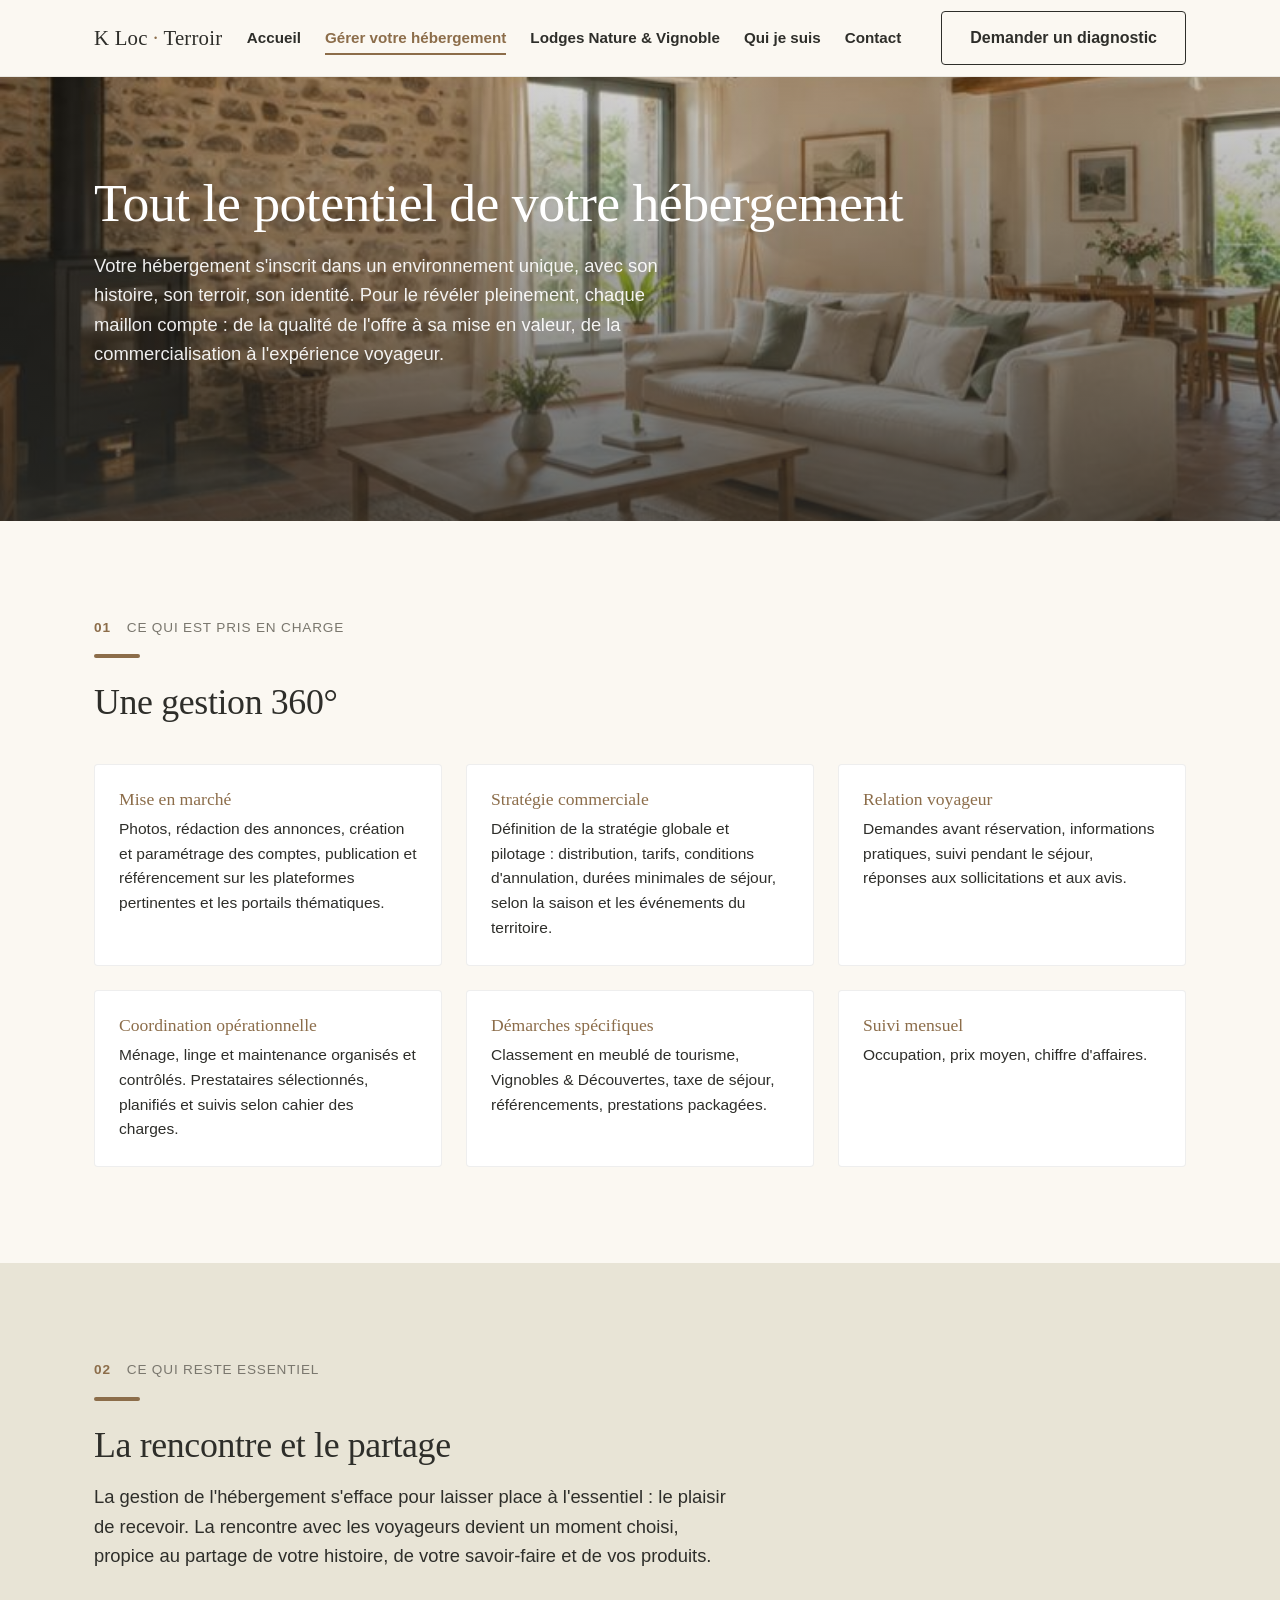
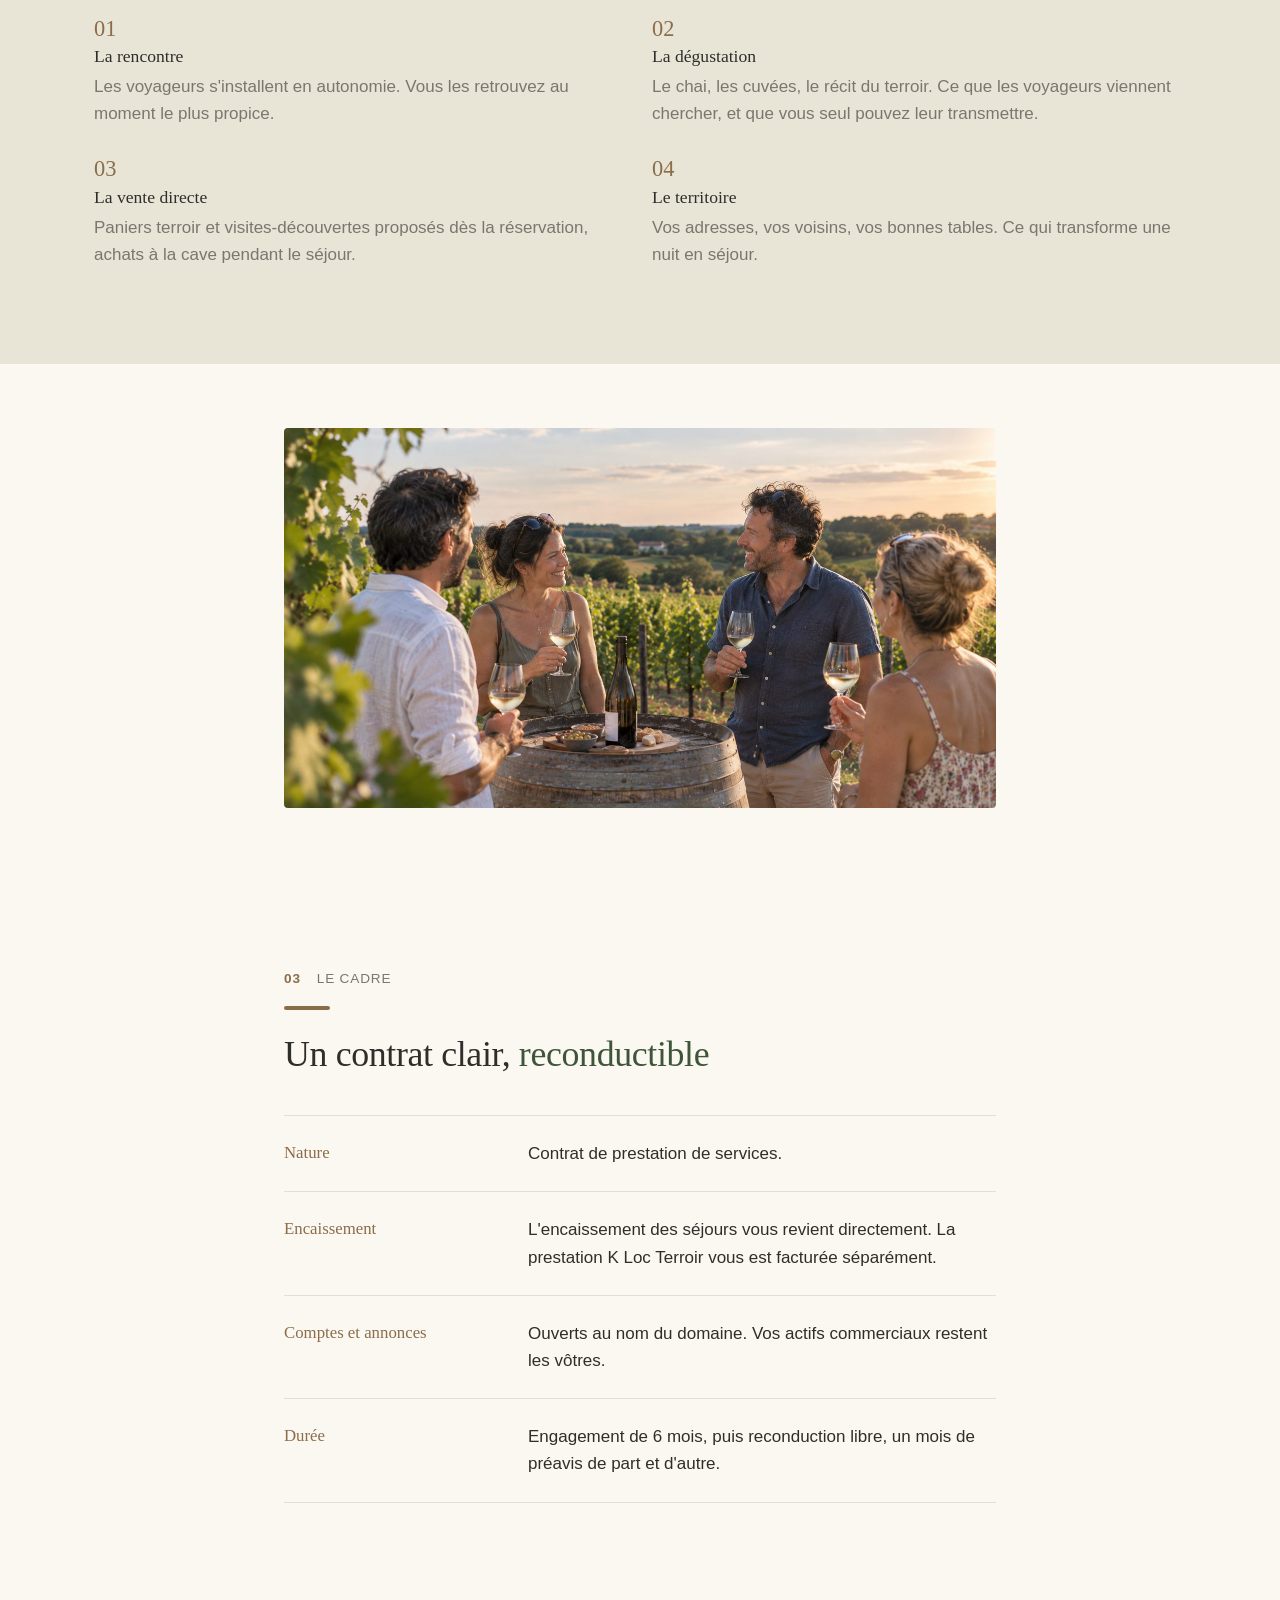
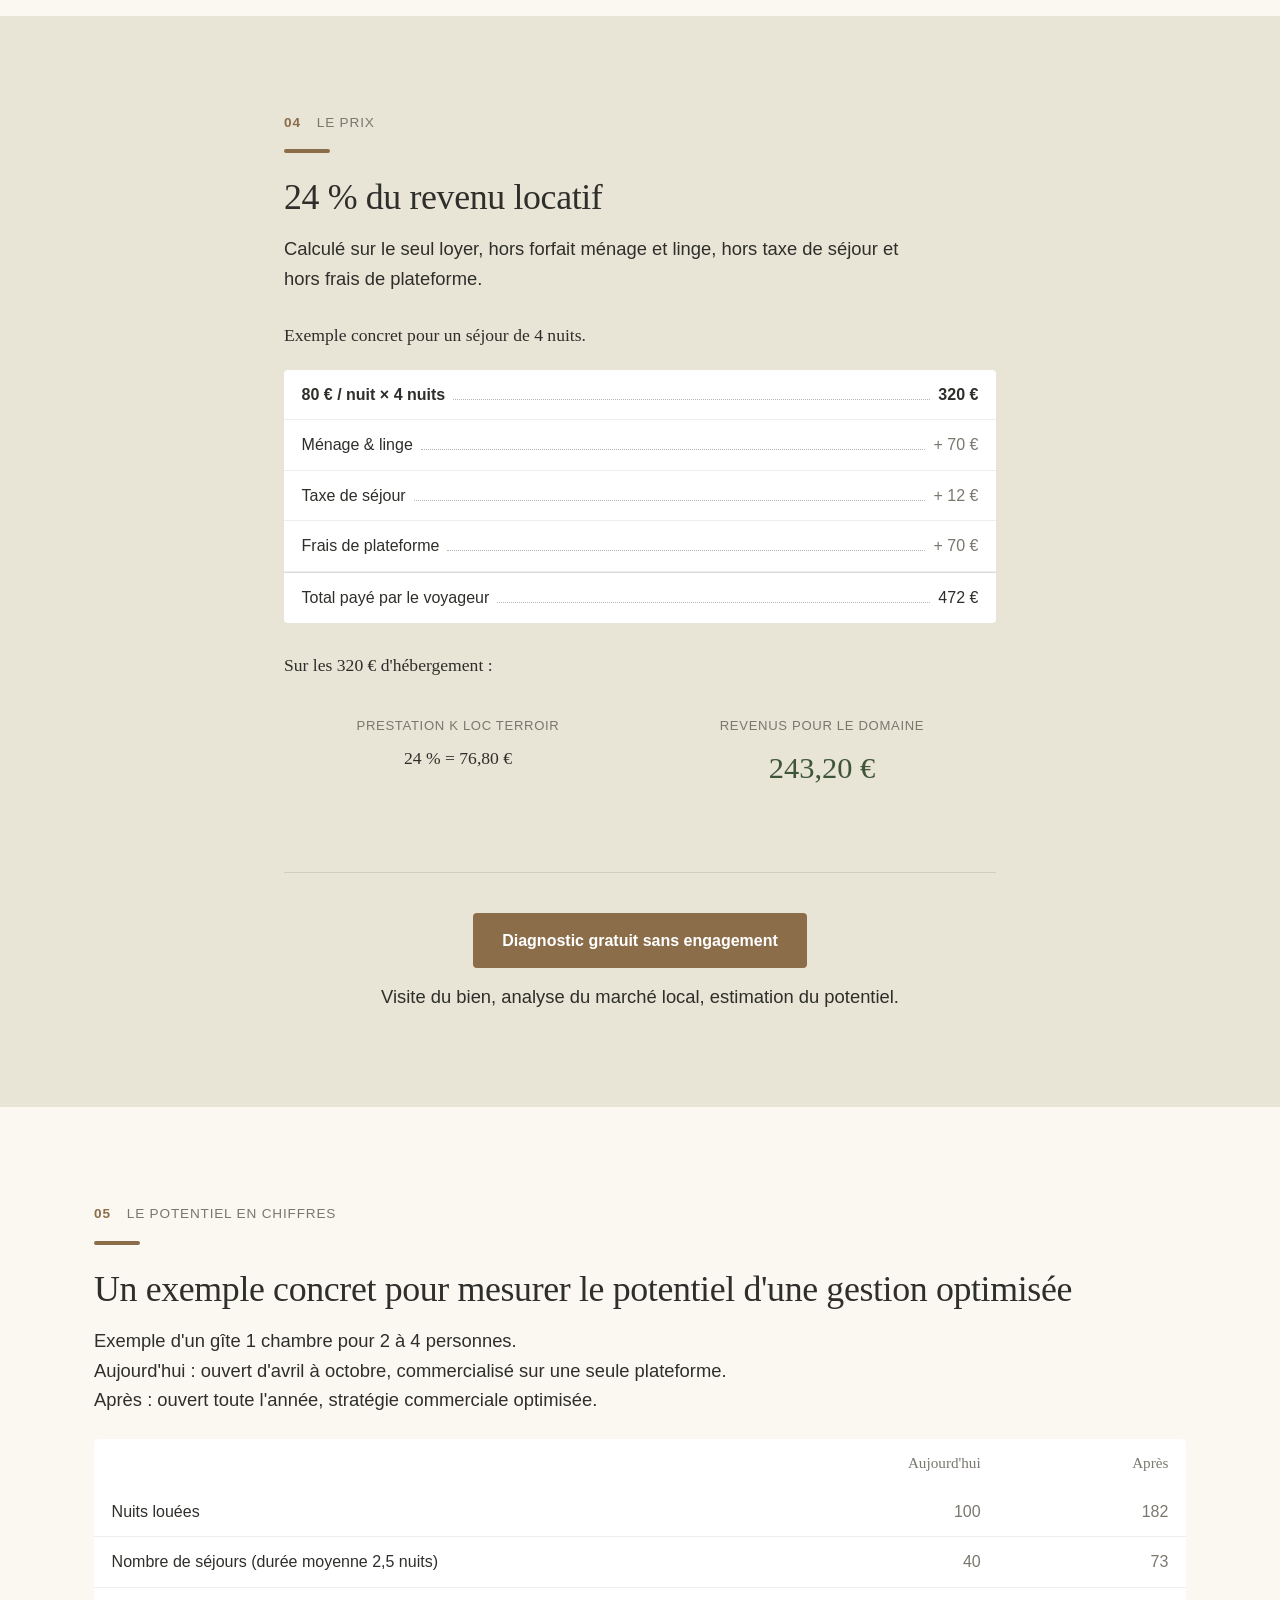
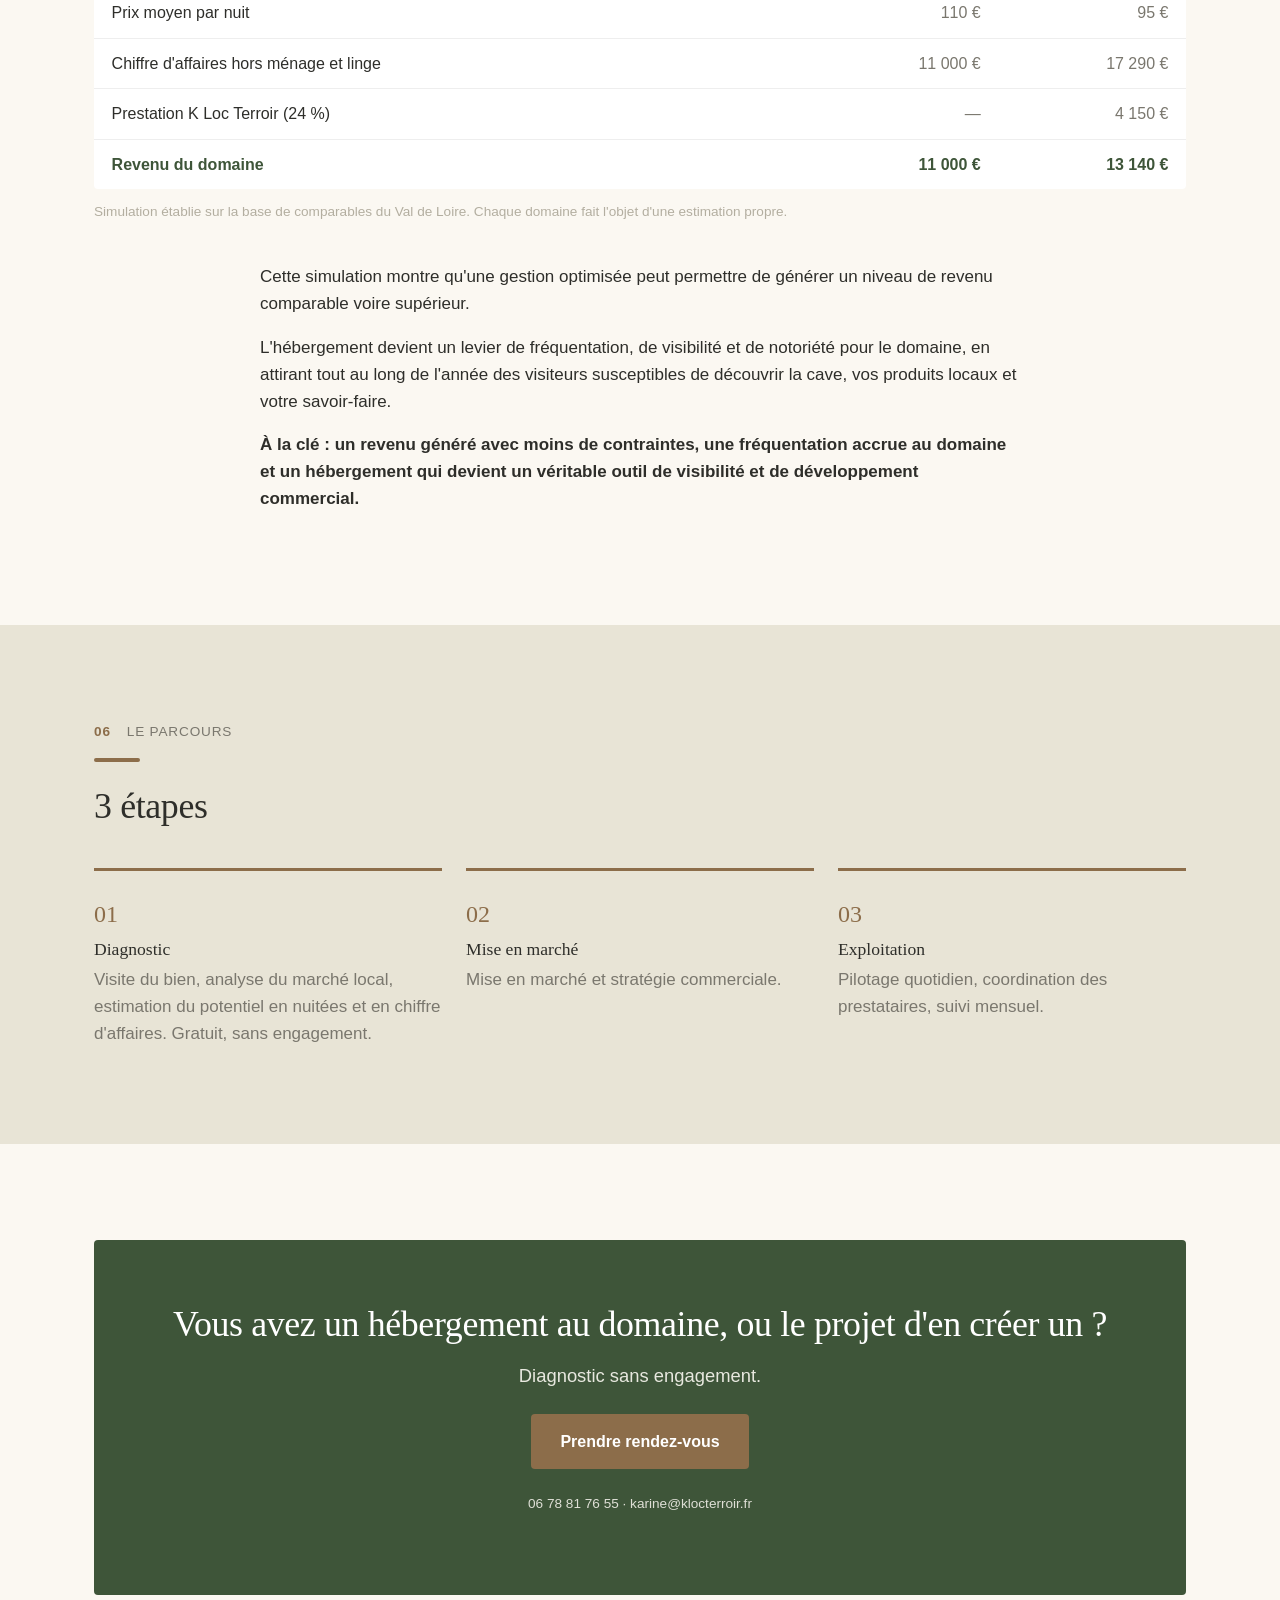
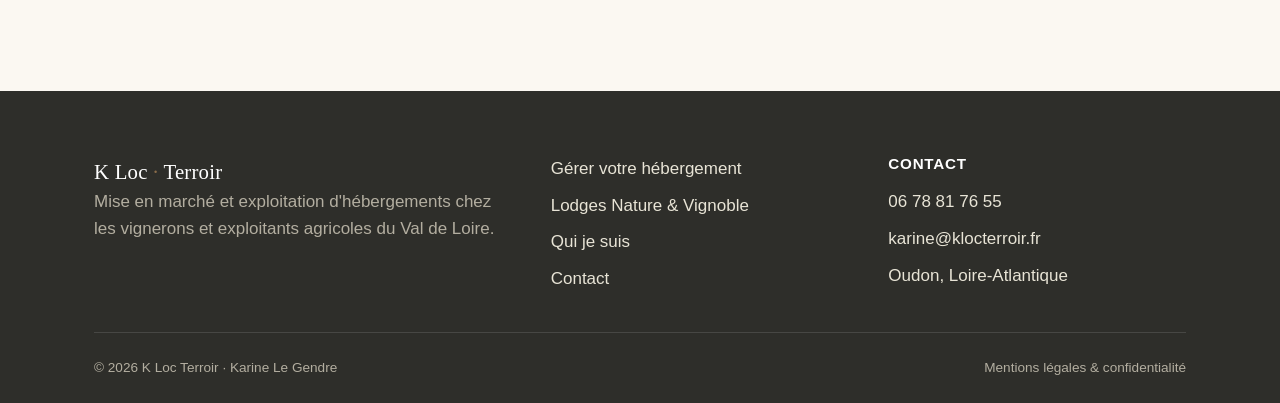
==== gestion-hebergement.html @ b3600260 "Gestion hebergement : engagement de 6 mois Co-Authored-By: Claude Sonnet 5 <noreply@anthropic.com>" ====
﻿<!doctype html>
<html lang="fr">
<head>
<meta charset="UTF-8">
<meta name="viewport" content="width=device-width, initial-scale=1">
<title>Gérer votre hébergement · K Loc Terroir</title>
<meta name="description" content="Une gestion 360° de votre hébergement en domaine viticole : mise en marché, stratégie commerciale, relation voyageur, coordination opérationnelle.">
<link rel="stylesheet" href="css/style.css">
</head>
<body>

<header class="site-header">
  <div class="wrap">
    <a href="index.html" class="logo">K Loc<span class="dot"> · </span>Terroir</a>
    <nav class="nav">
      <ul class="nav-links">
        <li><a href="index.html">Accueil</a></li>
        <li><a href="gestion-hebergement.html" aria-current="page">Gérer votre hébergement</a></li>
        <li><a href="lodges.html">Lodges Nature &amp; Vignoble</a></li>
        <li><a href="qui-je-suis.html">Qui je suis</a></li>
        <li><a href="contact.html">Contact</a></li>
      </ul>
      <div class="nav-cta">
        <a href="https://d4js4i9rrf.zite.so" target="_blank" rel="noopener" class="btn btn-outline">Demander un diagnostic</a>
      </div>
      <button class="nav-toggle" aria-label="Ouvrir le menu" aria-expanded="false">
        <span></span><span></span><span></span>
      </button>
    </nav>
  </div>
</header>

<main>

  <!-- Bloc 1 — Ouverture -->
  <section class="page-hero" style="background-image:url('images/salon.jpg');">
    <div class="wrap page-hero-inner">
      <h1>Tout le potentiel de votre hébergement</h1>
      <p class="lede">Votre hébergement s'inscrit dans un environnement unique, avec son histoire, son terroir, son identité. Pour le révéler pleinement, chaque maillon compte&nbsp;: de la qualité de l'offre à sa mise en valeur, de la commercialisation à l'expérience voyageur.</p>
    </div>
  </section>

  <!-- Bloc 2 — Ce qui est pris en charge -->
  <section class="section-cream">
    <div class="wrap">
      <div class="eyebrow"><span class="num">01</span><span class="label">Ce qui est pris en charge</span></div>
      <hr class="rule">
      <h2>Une gestion 360°</h2>

      <div class="card-grid">
        <div class="feature-card">
          <h4>Mise en marché</h4>
          <p>Photos, rédaction des annonces, création et paramétrage des comptes, publication et référencement sur les plateformes pertinentes et les portails thématiques.</p>
        </div>
        <div class="feature-card">
          <h4>Stratégie commerciale</h4>
          <p>Définition de la stratégie globale et pilotage&nbsp;: distribution, tarifs, conditions d'annulation, durées minimales de séjour, selon la saison et les événements du territoire.</p>
        </div>
        <div class="feature-card">
          <h4>Relation voyageur</h4>
          <p>Demandes avant réservation, informations pratiques, suivi pendant le séjour, réponses aux sollicitations et aux avis.</p>
        </div>
        <div class="feature-card">
          <h4>Coordination opérationnelle</h4>
          <p>Ménage, linge et maintenance organisés et contrôlés. Prestataires sélectionnés, planifiés et suivis selon cahier des charges.</p>
        </div>
        <div class="feature-card">
          <h4>Démarches spécifiques</h4>
          <p>Classement en meublé de tourisme, Vignobles &amp; Découvertes, taxe de séjour, référencements, prestations packagées.</p>
        </div>
        <div class="feature-card">
          <h4>Suivi mensuel</h4>
          <p>Occupation, prix moyen, chiffre d'affaires.</p>
        </div>
      </div>
    </div>
  </section>

  <!-- Bloc 3 — Ce qui reste au domaine -->
  <section class="section-sand">
    <div class="wrap">
      <div class="eyebrow"><span class="num">02</span><span class="label">Ce qui reste essentiel</span></div>
      <hr class="rule">
      <h2>La rencontre et le partage</h2>
      <p class="lede">La gestion de l'hébergement s'efface pour laisser place à l'essentiel&nbsp;: le plaisir de recevoir. La rencontre avec les voyageurs devient un moment choisi, propice au partage de votre histoire, de votre savoir-faire et de vos produits.</p>

      <div class="numbered-grid">
        <div class="numbered-card">
          <span class="num">01</span>
          <h4>La rencontre</h4>
          <p>Les voyageurs s'installent en autonomie. Vous les retrouvez au moment le plus propice.</p>
        </div>
        <div class="numbered-card">
          <span class="num">02</span>
          <h4>La dégustation</h4>
          <p>Le chai, les cuvées, le récit du terroir. Ce que les voyageurs viennent chercher, et que vous seul pouvez leur transmettre.</p>
        </div>
        <div class="numbered-card">
          <span class="num">03</span>
          <h4>La vente directe</h4>
          <p>Paniers terroir et visites-découvertes proposés dès la réservation, achats à la cave pendant le séjour.</p>
        </div>
        <div class="numbered-card">
          <span class="num">04</span>
          <h4>Le territoire</h4>
          <p>Vos adresses, vos voisins, vos bonnes tables. Ce qui transforme une nuit en séjour.</p>
        </div>
      </div>
    </div>
  </section>

  <!-- Photo -->
  <section class="section-cream tight">
    <div class="wrap wrap-narrow">
      <img src="images/rencontre-vigneron.jpg" alt="Voyageurs partageant un verre avec le vigneron, au milieu des vignes" style="width:100%; height:380px; object-fit:cover; border-radius:var(--radius); display:block;">
    </div>
  </section>

  <!-- Bloc 4 — Le cadre -->
  <section class="section-cream">
    <div class="wrap wrap-narrow">
      <div class="eyebrow"><span class="num">03</span><span class="label">Le cadre</span></div>
      <hr class="rule">
      <h2>Un contrat clair, <span class="accent">reconductible</span></h2>

      <dl class="def-table">
        <div class="def-row">
          <dt>Nature</dt>
          <dd>Contrat de prestation de services.</dd>
        </div>
        <div class="def-row">
          <dt>Encaissement</dt>
          <dd>L'encaissement des séjours vous revient directement. La prestation K Loc Terroir vous est facturée séparément.</dd>
        </div>
        <div class="def-row">
          <dt>Comptes et annonces</dt>
          <dd>Ouverts au nom du domaine. Vos actifs commerciaux restent les vôtres.</dd>
        </div>
        <div class="def-row">
          <dt>Durée</dt>
          <dd>Engagement de 6 mois, puis reconduction libre, un mois de préavis de part et d'autre.</dd>
        </div>
      </dl>
    </div>
  </section>

  <!-- Bloc 5 — Le prix -->
  <section class="section-sand">
    <div class="wrap wrap-narrow">
      <div class="eyebrow"><span class="num">04</span><span class="label">Le prix</span></div>
      <hr class="rule">
      <h2>24&nbsp;% du revenu locatif</h2>
      <p class="lede">Calculé sur le seul loyer, hors forfait ménage et linge, hors taxe de séjour et hors frais de plateforme.</p>

      <h4 style="margin-top:2rem;">Exemple concret pour un séjour de 4 nuits.</h4>
      <div class="price-receipt">
        <ul class="receipt-list">
          <li class="receipt-highlight-row"><span class="label"><strong>80&nbsp;€ / nuit × 4 nuits</strong></span><span class="fill"></span><span class="value"><strong>320&nbsp;€</strong></span></li>
          <li><span class="label">Ménage &amp; linge</span><span class="fill"></span><span class="value">+ 70 €</span></li>
          <li><span class="label">Taxe de séjour</span><span class="fill"></span><span class="value">+ 12 €</span></li>
          <li><span class="label">Frais de plateforme</span><span class="fill"></span><span class="value">+ 70 €</span></li>
          <li class="receipt-total-row"><span class="label">Total payé par le voyageur</span><span class="fill"></span><span class="value">472 €</span></li>
        </ul>
      </div>

      <h4 style="margin-top:2rem;">Sur les 320&nbsp;€ d'hébergement&nbsp;:</h4>

      <div class="price-split">
        <div class="price-split-item">
          <span class="price-split-label">Prestation K Loc Terroir</span>
          <span class="price-split-value">24&nbsp;% = 76,80&nbsp;€</span>
        </div>
        <div class="price-split-item is-domaine">
          <span class="price-split-label">Revenus pour le domaine</span>
          <span class="price-split-value">243,20&nbsp;€</span>
        </div>
      </div>

      <div class="receipt-cta">
        <a href="https://d4js4i9rrf.zite.so" target="_blank" rel="noopener" class="btn btn-primary">Diagnostic gratuit sans engagement</a>
        <p class="lede">Visite du bien, analyse du marché local, estimation du potentiel.</p>
      </div>
    </div>
  </section>

  <!-- Bloc 6 — Le potentiel en chiffres -->
  <section class="section-cream">
    <div class="wrap">
      <div class="eyebrow"><span class="num">05</span><span class="label">Le potentiel en chiffres</span></div>
      <hr class="rule">
      <h2>Un exemple concret pour mesurer le potentiel d'une gestion optimisée</h2>
      <p class="lede" style="max-width:none;">Exemple d'un gîte 1 chambre pour 2 à 4 personnes.<br>
      Aujourd'hui&nbsp;: ouvert d'avril à octobre, commercialisé sur une seule plateforme.<br>
      Après&nbsp;: ouvert toute l'année, stratégie commerciale optimisée.</p>

      <table class="comparison-table">
        <thead>
          <tr><th></th><th>Aujourd'hui</th><th>Après</th></tr>
        </thead>
        <tbody>
          <tr><th>Nuits louées</th><td>100</td><td>182</td></tr>
          <tr><th>Nombre de séjours (durée moyenne 2,5 nuits)</th><td>40</td><td>73</td></tr>
          <tr><th>Prix moyen par nuit</th><td>110 €</td><td>95 €</td></tr>
          <tr><th>Chiffre d'affaires hors ménage et linge</th><td>11 000 €</td><td>17 290 €</td></tr>
          <tr><th>Prestation K Loc Terroir (24 %)</th><td>—</td><td>4 150 €</td></tr>
          <tr class="total"><th>Revenu du domaine</th><td>11 000 €</td><td>13 140 €</td></tr>
        </tbody>
      </table>
      <p class="fine-print" style="margin-top:0.75rem;">Simulation établie sur la base de comparables du Val de Loire. Chaque domaine fait l'objet d'une estimation propre.</p>

      <div class="wrap-narrow" style="padding:0; margin-top:2.5rem;">
        <p>Cette simulation montre qu'une gestion optimisée peut permettre de générer un niveau de revenu comparable voire supérieur.</p>
        <p>L'hébergement devient un levier de fréquentation, de visibilité et de notoriété pour le domaine, en attirant tout au long de l'année des visiteurs susceptibles de découvrir la cave, vos produits locaux et votre savoir-faire.</p>
        <p><strong>À la clé&nbsp;: un revenu généré avec moins de contraintes, une fréquentation accrue au domaine et un hébergement qui devient un véritable outil de visibilité et de développement commercial.</strong></p>
      </div>
    </div>
  </section>

  <!-- Bloc 7 — Le parcours -->
  <section class="section-sand">
    <div class="wrap">
      <div class="eyebrow"><span class="num">06</span><span class="label">Le parcours</span></div>
      <hr class="rule">
      <h2>3 étapes</h2>

      <div class="steps">
        <div class="step">
          <span class="step-num">01</span>
          <h4>Diagnostic</h4>
          <p>Visite du bien, analyse du marché local, estimation du potentiel en nuitées et en chiffre d'affaires. Gratuit, sans engagement.</p>
        </div>
        <div class="step">
          <span class="step-num">02</span>
          <h4>Mise en marché</h4>
          <p>Mise en marché et stratégie commerciale.</p>
        </div>
        <div class="step">
          <span class="step-num">03</span>
          <h4>Exploitation</h4>
          <p>Pilotage quotidien, coordination des prestataires, suivi mensuel.</p>
        </div>
      </div>
    </div>
  </section>

  <!-- Bloc 8 — Appel à l'action -->
  <section class="section-cream">
    <div class="wrap">
      <div class="cta-band">
        <h2>Vous avez un hébergement au domaine, ou le projet d'en créer un&nbsp;?</h2>
        <p class="lede">Diagnostic sans engagement.</p>
        <div class="hero-actions">
          <a href="https://d4js4i9rrf.zite.so" target="_blank" rel="noopener" class="btn btn-primary">Prendre rendez-vous</a>
        </div>
        <p class="fine-print" style="margin-top:1.5rem; color:rgba(251,248,242,0.85);">06 78 81 76 55 · karine@klocterroir.fr</p>
      </div>
    </div>
  </section>

</main>

<footer class="site-footer">
  <div class="wrap">
    <div class="footer-grid">
      <div>
        <a href="index.html" class="logo">K Loc<span class="dot"> · </span>Terroir</a>
        <p>Mise en marché et exploitation d'hébergements chez les vignerons et exploitants agricoles du Val de Loire.</p>
      </div>
      <div>
        <ul class="footer-links">
          <li><a href="gestion-hebergement.html">Gérer votre hébergement</a></li>
          <li><a href="lodges.html">Lodges Nature &amp; Vignoble</a></li>
          <li><a href="qui-je-suis.html">Qui je suis</a></li>
          <li><a href="contact.html">Contact</a></li>
        </ul>
      </div>
      <div>
        <h4>Contact</h4>
        <ul class="footer-links">
          <li>06 78 81 76 55</li>
          <li><a href="mailto:karine@klocterroir.fr">karine@klocterroir.fr</a></li>
          <li>Oudon, Loire-Atlantique</li>
        </ul>
      </div>
    </div>
    <div class="footer-bottom">
      <span>© 2026 K Loc Terroir · Karine Le Gendre</span>
      <a href="mentions-legales.html">Mentions légales &amp; confidentialité</a>
    </div>
  </div>
</footer>

<script src="js/main.js"></script>
</body>
</html>
---- css/style.css ----
/* ==========================================================================
   K LOC TERROIR — design system
   Palette et typographie reprises du support « Mise en marché » (PPTX).
   ========================================================================== */

:root {
  /* Palette */
  --ink: #2E2E2A;
  --taupe: #7A776E;
  --mist: #B3AEA0;
  --bronze: #8C6D4A;
  --green: #3E5539;
  --cream: #FBF8F2;
  --sand-light: #D6D0C1;
  --sand-mid: #E8E4D6;
  --sand-dark: #C9C2AF;
  --white: #FFFFFF;

  /* Typography */
  --font-serif: Cambria, Georgia, "Times New Roman", serif;
  --font-sans: Calibri, "Segoe UI", "Helvetica Neue", Arial, sans-serif;

  /* Layout */
  --container: 1140px;
  --container-narrow: 760px;
  --radius: 4px;
  --space-1: 0.5rem;
  --space-2: 1rem;
  --space-3: 1.5rem;
  --space-4: 2.5rem;
  --space-5: 4rem;
  --space-6: 6rem;
}

*, *::before, *::after { box-sizing: border-box; }
html { scroll-behavior: smooth; }
body {
  margin: 0;
  background: var(--cream);
  color: var(--ink);
  font-family: var(--font-sans);
  font-size: 17px;
  line-height: 1.6;
  -webkit-font-smoothing: antialiased;
}

img { max-width: 100%; display: block; }

.wrap {
  max-width: var(--container);
  margin: 0 auto;
  padding: 0 var(--space-3);
}
.wrap-narrow {
  max-width: var(--container-narrow);
  margin: 0 auto;
  padding: 0 var(--space-3);
}

h1, h2, h3, h4 {
  font-family: var(--font-serif);
  font-weight: 400;
  color: var(--ink);
  margin: 0 0 var(--space-2);
  line-height: 1.15;
}
h1 { font-size: clamp(2.2rem, 4.2vw, 3.4rem); letter-spacing: -0.01em; }
h2 { font-size: clamp(1.7rem, 2.8vw, 2.3rem); letter-spacing: -0.01em; }
h3 { font-size: 1.4rem; }
h4 { font-size: 1.1rem; font-family: var(--font-serif); }

p { margin: 0 0 var(--space-2); }
a { color: var(--bronze); text-decoration: none; }
a:hover { text-decoration: underline; }

.accent { color: var(--green); }

.eyebrow {
  display: flex;
  align-items: center;
  gap: var(--space-2);
  margin-bottom: var(--space-2);
  font-size: 0.85rem;
  letter-spacing: 0.06em;
  text-transform: uppercase;
}
.eyebrow .num { color: var(--bronze); font-weight: 700; }
.eyebrow .label { color: var(--taupe); }

.rule {
  width: 46px;
  height: 4px;
  background: var(--bronze);
  border: none;
  margin: 0 0 var(--space-3);
  border-radius: 2px;
}

.lede {
  font-size: 1.15rem;
  color: var(--ink);
  max-width: 62ch;
}
.muted { color: var(--taupe); }
.fine-print { font-size: 0.85rem; color: var(--mist); }

/* Buttons ---------------------------------------------------------------- */
.btn {
  display: inline-flex;
  align-items: center;
  gap: 0.5em;
  padding: 0.85rem 1.75rem;
  border-radius: var(--radius);
  font-family: var(--font-sans);
  font-size: 1rem;
  font-weight: 700;
  text-decoration: none;
  border: 1.5px solid transparent;
  cursor: pointer;
  transition: background 0.15s ease, color 0.15s ease, border-color 0.15s ease;
}
.btn-primary {
  background: var(--bronze);
  color: var(--white);
}
.btn-primary:hover { background: #765a3b; text-decoration: none; }
.btn-outline {
  background: transparent;
  color: var(--ink);
  border-color: var(--ink);
}
.btn-outline:hover { background: var(--ink); color: var(--cream); text-decoration: none; }
.btn-outline-light {
  background: transparent;
  color: var(--white);
  border-color: rgba(255,255,255,0.7);
}
.btn-outline-light:hover { background: var(--white); color: var(--ink); text-decoration: none; }

.link-arrow {
  display: inline-flex;
  align-items: center;
  gap: 0.4em;
  font-weight: 700;
  color: var(--bronze);
}
.link-arrow:hover { text-decoration: underline; }

/* Header ------------------------------------------------------------------ */
.site-header {
  position: sticky;
  top: 0;
  z-index: 50;
  background: var(--cream);
  border-bottom: 1px solid rgba(46,46,42,0.08);
}
.site-header .wrap {
  display: flex;
  align-items: center;
  justify-content: space-between;
  height: 76px;
}
.logo {
  font-family: var(--font-serif);
  font-size: 1.3rem;
  color: var(--ink);
  text-decoration: none;
  letter-spacing: 0.01em;
}
.logo:hover { text-decoration: none; }
.logo .dot { color: var(--bronze); }

.nav {
  display: flex;
  align-items: center;
  gap: var(--space-4);
}
.nav-links {
  display: flex;
  gap: var(--space-3);
  list-style: none;
  margin: 0;
  padding: 0;
}
.nav-links a {
  color: var(--ink);
  font-size: 0.95rem;
  font-weight: 600;
  text-decoration: none;
  padding: 0.4rem 0;
  border-bottom: 2px solid transparent;
}
.nav-links a:hover,
.nav-links a[aria-current="page"] {
  color: var(--bronze);
  border-bottom-color: var(--bronze);
}
.nav-cta { display: flex; }
.nav-toggle {
  display: none;
  background: none;
  border: none;
  cursor: pointer;
  padding: 0.5rem;
}
.nav-toggle span {
  display: block;
  width: 24px;
  height: 2px;
  background: var(--ink);
  margin: 5px 0;
  transition: 0.2s;
}

/* Hero ---------------------------------------------------------------- */
.hero {
  position: relative;
  min-height: 88vh;
  display: flex;
  align-items: flex-end;
  color: var(--white);
  background-size: cover;
  background-position: center;
}
.hero::after {
  content: "";
  position: absolute;
  inset: 0;
  background: linear-gradient(180deg, rgba(46,46,42,0.15) 0%, rgba(46,46,42,0.35) 55%, rgba(46,46,42,0.78) 100%);
}
.hero-inner {
  position: relative;
  z-index: 1;
  padding-bottom: var(--space-6);
  width: 100%;
}
.hero h1 { color: var(--white); max-width: 20ch; }
.hero .lede { color: rgba(255,255,255,0.92); font-size: 1.2rem; max-width: 56ch; margin-bottom: var(--space-3); }
.hero-actions { display: flex; gap: var(--space-2); flex-wrap: wrap; }

.page-hero {
  position: relative;
  min-height: 46vh;
  display: flex;
  align-items: flex-end;
  color: var(--white);
  background-size: cover;
  background-position: center;
}
.page-hero::after {
  content: "";
  position: absolute;
  inset: 0;
  background: linear-gradient(180deg, rgba(46,46,42,0.2) 0%, rgba(46,46,42,0.75) 100%);
}
.page-hero-inner { position: relative; z-index: 1; padding-bottom: var(--space-4); width: 100%; }
.page-hero h1 { color: var(--white); }
.page-hero .lede { color: rgba(255,255,255,0.92); max-width: 56ch; }

/* Sections ------------------------------------------------------------ */
section { padding: var(--space-6) 0; }
section.tight { padding: var(--space-5) 0; }
.section-cream { background: var(--cream); }
.section-sand { background: var(--sand-mid); }
.section-ink { background: var(--ink); color: var(--cream); }
.section-ink h2, .section-ink h3 { color: var(--cream); }
.section-ink .eyebrow .label { color: var(--mist); }

/* Stats ------------------------------------------------------------- */
.stat-grid {
  display: grid;
  grid-template-columns: repeat(4, 1fr);
  gap: var(--space-2);
  margin-top: var(--space-4);
}
.stat-card {
  background: var(--sand-mid);
  border-radius: var(--radius);
  padding: var(--space-3);
}
.stat-card.is-highlight {
  background: var(--bronze);
  color: var(--white);
}
.stat-card.is-highlight .stat-figure { color: var(--white); }
.stat-figure {
  font-family: var(--font-serif);
  font-size: 2.2rem;
  color: var(--ink);
  margin-bottom: 0.3rem;
}
.stat-label { font-size: 0.92rem; line-height: 1.4; }
.stat-card.is-highlight .stat-label { color: rgba(255,255,255,0.92); }

/* Two doors ------------------------------------------------------------ */
.doors {
  display: grid;
  grid-template-columns: 1fr 1fr;
  gap: var(--space-3);
  margin-top: var(--space-4);
}
.door-card {
  background: var(--white);
  border: 1px solid rgba(46,46,42,0.1);
  border-radius: var(--radius);
  overflow: hidden;
  display: flex;
  flex-direction: column;
}
.door-card .door-img {
  height: 220px;
  background-size: cover;
  background-position: center;
}
.door-card .door-body {
  padding: var(--space-4);
  display: flex;
  flex-direction: column;
  gap: var(--space-2);
  flex-grow: 1;
}
.door-card h3 { margin-bottom: var(--space-1); }
.door-card h3 .door-lead { color: var(--bronze); }
.door-card p { color: var(--taupe); flex-grow: 1; }

/* Feature list / cards grid -------------------------------------------- */
.card-grid {
  display: grid;
  grid-template-columns: repeat(3, 1fr);
  gap: var(--space-3);
  margin-top: var(--space-4);
}
.feature-card {
  background: var(--white);
  border: 1px solid rgba(46,46,42,0.08);
  border-radius: var(--radius);
  padding: var(--space-3);
}
.feature-card h4 { color: var(--bronze); margin-bottom: 0.5rem; }
.feature-card p { color: var(--ink); margin: 0; font-size: 0.97rem; }

.numbered-grid {
  display: grid;
  grid-template-columns: repeat(2, 1fr);
  gap: var(--space-3);
  margin-top: var(--space-4);
}
.numbered-card .num {
  font-family: var(--font-serif);
  color: var(--bronze);
  font-size: 1.4rem;
  margin-bottom: 0.3rem;
}
.numbered-card h4 { margin-bottom: 0.4rem; }
.numbered-card p { color: var(--taupe); margin: 0; }

/* Promise list (lodges) --------------------------------------------------- */
.promise-list {
  list-style: none;
  margin: var(--space-4) 0 0;
  padding: 0;
  display: grid;
  grid-template-columns: 1fr 1fr;
  gap: var(--space-3);
}
.promise-list li {
  background: var(--white);
  border-left: 4px solid var(--green);
  border-radius: var(--radius);
  padding: var(--space-3);
}
.promise-list strong {
  display: block;
  font-family: var(--font-serif);
  color: var(--green);
  font-size: 1.15rem;
  margin-bottom: 0.35rem;
}

/* Definition table (cadre / contrat) -------------------------------------- */
.def-table { margin-top: var(--space-4); border-top: 1px solid rgba(46,46,42,0.12); }
.def-row {
  display: grid;
  grid-template-columns: 220px 1fr;
  gap: var(--space-3);
  padding: var(--space-3) 0;
  border-bottom: 1px solid rgba(46,46,42,0.12);
}
.def-row dt {
  font-family: var(--font-serif);
  color: var(--bronze);
  font-size: 1.05rem;
}
.def-row dd { margin: 0; color: var(--ink); }

/* Pricing table ------------------------------------------------------- */
.price-table {
  width: 100%;
  border-collapse: collapse;
  margin-top: var(--space-3);
  background: var(--white);
  border-radius: var(--radius);
  overflow: hidden;
}
.price-table td { padding: 0.85rem 1.1rem; border-bottom: 1px solid rgba(46,46,42,0.08); }
.price-table td:last-child { text-align: right; font-variant-numeric: tabular-nums; }
.price-table tr.total td { font-weight: 700; border-bottom: none; }
.price-table tr.is-domaine td {
  background: var(--sand-mid);
  font-weight: 700;
  color: var(--green);
}
.price-table tr.subtotal td { color: var(--taupe); }

.price-receipt {
  background: var(--white);
  border-radius: var(--radius);
  margin-top: var(--space-3);
  overflow: hidden;
}
.receipt-list { list-style: none; margin: 0; padding: 0; }
.receipt-list li {
  display: flex;
  align-items: baseline;
  gap: 0.5em;
  padding: 0.75rem 1.1rem;
  font-size: 1rem;
  border-bottom: 1px solid rgba(46,46,42,0.08);
}
.receipt-list li:last-child { border-bottom: none; }
.receipt-list .label { color: var(--ink); }
.receipt-list .fill {
  flex: 1;
  border-bottom: 1px dotted rgba(46,46,42,0.35);
  margin-bottom: 4px;
}
.receipt-list .value { font-variant-numeric: tabular-nums; white-space: nowrap; color: var(--taupe); }
.receipt-list li.receipt-total-row { border-top: 1px solid rgba(46,46,42,0.18); border-bottom: none; }
.receipt-list li.receipt-total-row .value,
.receipt-list li.receipt-total-row .label { color: var(--ink); }
.receipt-list li.receipt-highlight-row .value,
.receipt-list li.receipt-highlight-row .label { color: var(--ink); }

.receipt-cta {
  text-align: center;
  margin-top: var(--space-5);
  padding-top: var(--space-4);
  border-top: 1px solid rgba(46,46,42,0.12);
}
.receipt-cta .lede { margin: 0.85rem auto 0; text-align: center; }

.price-split {
  display: grid;
  grid-template-columns: 1fr 1fr;
  gap: var(--space-2);
  margin-top: var(--space-3);
  text-align: center;
}
.price-split-item { padding: var(--space-2) 0; }
.price-split-label {
  display: block;
  font-size: 0.82rem;
  text-transform: uppercase;
  letter-spacing: 0.05em;
  margin-bottom: 0.5rem;
  color: var(--taupe);
}
.price-split-value {
  display: block;
  font-family: var(--font-serif);
  font-size: 1.1rem;
  color: var(--ink);
}
.price-split-item.is-domaine .price-split-value {
  font-size: 1.9rem;
  color: var(--green);
}

.comparison-table {
  width: 100%;
  border-collapse: collapse;
  margin-top: var(--space-3);
  background: var(--white);
  border-radius: var(--radius);
  overflow: hidden;
}
.comparison-table th, .comparison-table td {
  padding: 0.75rem 1.1rem;
  border-bottom: 1px solid rgba(46,46,42,0.08);
  text-align: left;
  font-size: 1rem;
}
.comparison-table thead th { font-family: var(--font-serif); font-weight: 400; color: var(--taupe); font-size: 0.95rem; }
.comparison-table tbody th { font-family: var(--font-sans); font-weight: 400; color: var(--ink); }
.comparison-table td { color: var(--taupe); }
.comparison-table th:not(:first-child), .comparison-table td:not(:first-child) { text-align: right; font-variant-numeric: tabular-nums; }
.comparison-table tr.total td, .comparison-table tr.total th { font-weight: 700; color: var(--green); border-bottom: none; }
.comparison-table tr:last-child th, .comparison-table tr:last-child td { border-bottom: none; }

/* Timeline / steps ------------------------------------------------------ */
.steps {
  display: grid;
  grid-template-columns: repeat(3, 1fr);
  gap: var(--space-3);
  margin-top: var(--space-4);
  counter-reset: step;
}
.step {
  position: relative;
  padding-top: var(--space-3);
  border-top: 3px solid var(--bronze);
}
.step .step-num {
  font-family: var(--font-serif);
  color: var(--bronze);
  font-size: 1.5rem;
  display: block;
  margin-bottom: 0.4rem;
}
.step h4 { margin-bottom: 0.4rem; }
.step p { color: var(--taupe); margin: 0; }

/* FAQ -------------------------------------------------------------------- */
.faq { margin-top: var(--space-4); }
.faq-item {
  border-bottom: 1px solid rgba(46,46,42,0.14);
}
.faq-item summary {
  cursor: pointer;
  padding: var(--space-3) 0;
  font-family: var(--font-serif);
  font-size: 1.15rem;
  display: flex;
  align-items: center;
  justify-content: space-between;
  gap: var(--space-2);
  list-style: none;
}
.faq-item summary::-webkit-details-marker { display: none; }
.faq-item summary::after {
  content: "+";
  font-family: var(--font-sans);
  font-size: 1.4rem;
  color: var(--bronze);
  flex-shrink: 0;
  transition: transform 0.15s ease;
}
.faq-item[open] summary::after { transform: rotate(45deg); }
.faq-item p { padding-bottom: var(--space-3); color: var(--taupe); margin: 0; max-width: 68ch; }

/* CTA band ---------------------------------------------------------------- */
.cta-band {
  background: var(--green);
  color: var(--cream);
  border-radius: var(--radius);
  padding: var(--space-5);
  text-align: center;
}
.cta-band h2 { color: var(--white); }
.cta-band .lede { color: rgba(251,248,242,0.9); margin: 0 auto var(--space-3); text-align: center; }
.cta-band .hero-actions { justify-content: center; }

/* Photo gallery ------------------------------------------------------------ */
.gallery {
  display: grid;
  grid-template-columns: 1.4fr 1fr;
  gap: var(--space-2);
  margin-top: var(--space-4);
}
.gallery img { border-radius: var(--radius); height: 100%; object-fit: cover; }
.gallery .stack { display: grid; grid-template-rows: 1fr 1fr; gap: var(--space-2); }

.photo-pair {
  display: grid;
  grid-template-columns: 1fr 1fr;
  gap: var(--space-2);
  margin-top: var(--space-3);
}
.photo-pair img {
  width: 100%;
  height: 320px;
  object-fit: cover;
  border-radius: var(--radius);
  display: block;
}

/* Signature / bio block ------------------------------------------------- */
.signature {
  display: grid;
  grid-template-columns: 140px 1fr;
  gap: var(--space-3);
  align-items: center;
  background: var(--white);
  border-radius: var(--radius);
  padding: var(--space-3);
  margin-top: var(--space-4);
}
.signature img { border-radius: 50%; aspect-ratio: 1; object-fit: cover; }
.signature p { margin: 0; color: var(--taupe); }
.signature .name { font-family: var(--font-serif); color: var(--ink); font-size: 1.1rem; display: block; margin-bottom: 0.2rem; }

.bio-hero {
  display: grid;
  grid-template-columns: 1fr 1.15fr;
  gap: var(--space-5);
  align-items: center;
}
.bio-hero img { border-radius: var(--radius); }

/* Form -------------------------------------------------------------------- */
.contact-grid {
  display: grid;
  grid-template-columns: 1fr 1.2fr;
  gap: var(--space-5);
  align-items: start;
}
.contact-info .fine-print { margin-top: var(--space-4); }
.contact-info dl { margin: var(--space-3) 0 0; }
.contact-info dt { color: var(--taupe); font-size: 0.85rem; text-transform: uppercase; letter-spacing: 0.05em; margin-top: var(--space-2); }
.contact-info dd { margin: 0.2rem 0 0; font-size: 1.1rem; }

form.contact-form {
  background: var(--white);
  border-radius: var(--radius);
  padding: var(--space-4);
  display: grid;
  gap: var(--space-3);
}
.form-row { display: grid; grid-template-columns: 1fr 1fr; gap: var(--space-3); }
.field { display: flex; flex-direction: column; gap: 0.4rem; }
.field label { font-size: 0.9rem; font-weight: 700; color: var(--ink); }
.field input, .field select, .field textarea {
  font-family: var(--font-sans);
  font-size: 1rem;
  padding: 0.75rem 0.9rem;
  border: 1.5px solid rgba(46,46,42,0.18);
  border-radius: var(--radius);
  background: var(--cream);
  color: var(--ink);
}
.field input:focus, .field select:focus, .field textarea:focus {
  outline: none;
  border-color: var(--bronze);
}
.field-full { grid-column: 1 / -1; }
.form-note { font-size: 0.85rem; color: var(--taupe); }

/* Footer -------------------------------------------------------------------- */
.site-footer {
  background: var(--ink);
  color: var(--sand-mid);
  padding: var(--space-5) 0 var(--space-3);
}
.footer-grid {
  display: grid;
  grid-template-columns: 1.4fr 1fr 1fr;
  gap: var(--space-4);
  padding-bottom: var(--space-4);
  border-bottom: 1px solid rgba(255,255,255,0.12);
}
.footer-grid h4 { color: var(--white); font-size: 0.95rem; text-transform: uppercase; letter-spacing: 0.05em; font-family: var(--font-sans); font-weight: 700; margin-bottom: var(--space-2); }
.footer-grid .logo { color: var(--white); }
.footer-grid p { color: var(--mist); }
.footer-links { list-style: none; margin: 0; padding: 0; display: grid; gap: 0.6rem; }
.footer-links a { color: var(--sand-mid); }
.footer-links a:hover { color: var(--white); }
.footer-bottom {
  display: flex;
  justify-content: space-between;
  align-items: center;
  padding-top: var(--space-3);
  font-size: 0.85rem;
  color: var(--mist);
  flex-wrap: wrap;
  gap: var(--space-1);
}
.footer-bottom a { color: var(--mist); }

/* Legal page -------------------------------------------------------------- */
.legal h3 { margin-top: var(--space-5); color: var(--bronze); font-size: 1.1rem; }
.legal dl { margin: 0; }
.legal dt { font-weight: 700; margin-top: var(--space-2); }
.legal dd { margin: 0.2rem 0 0; color: var(--taupe); }
.legal .placeholder { color: var(--bronze); font-style: italic; }

/* Responsive ---------------------------------------------------------------- */
@media (max-width: 960px) {
  .stat-grid { grid-template-columns: repeat(2, 1fr); }
  .doors { grid-template-columns: 1fr; }
  .card-grid { grid-template-columns: repeat(2, 1fr); }
  .numbered-grid { grid-template-columns: 1fr; }
  .promise-list { grid-template-columns: 1fr; }
  .steps { grid-template-columns: 1fr; }
  .gallery { grid-template-columns: 1fr; }
  .photo-pair { grid-template-columns: 1fr; }
  .bio-hero { grid-template-columns: 1fr; }
  .contact-grid { grid-template-columns: 1fr; }
  .def-row { grid-template-columns: 1fr; gap: 0.4rem; }
}

@media (max-width: 720px) {
  body { font-size: 16px; }
  .nav-links, .nav-cta .btn-outline { display: none; }
  .nav-toggle { display: block; }
  .nav.is-open .nav-links {
    display: flex;
    flex-direction: column;
    position: absolute;
    top: 76px;
    left: 0;
    right: 0;
    background: var(--cream);
    padding: var(--space-3);
    border-bottom: 1px solid rgba(46,46,42,0.1);
    gap: var(--space-2);
  }
  .card-grid { grid-template-columns: 1fr; }
  .form-row { grid-template-columns: 1fr; }
  .footer-grid { grid-template-columns: 1fr; gap: var(--space-3); }
  section { padding: var(--space-5) 0; }
  .hero { min-height: 78vh; }
}

/* Print (mentions légales) */
@media print {
  .site-header, .site-footer, .nav-toggle { display: none; }
}
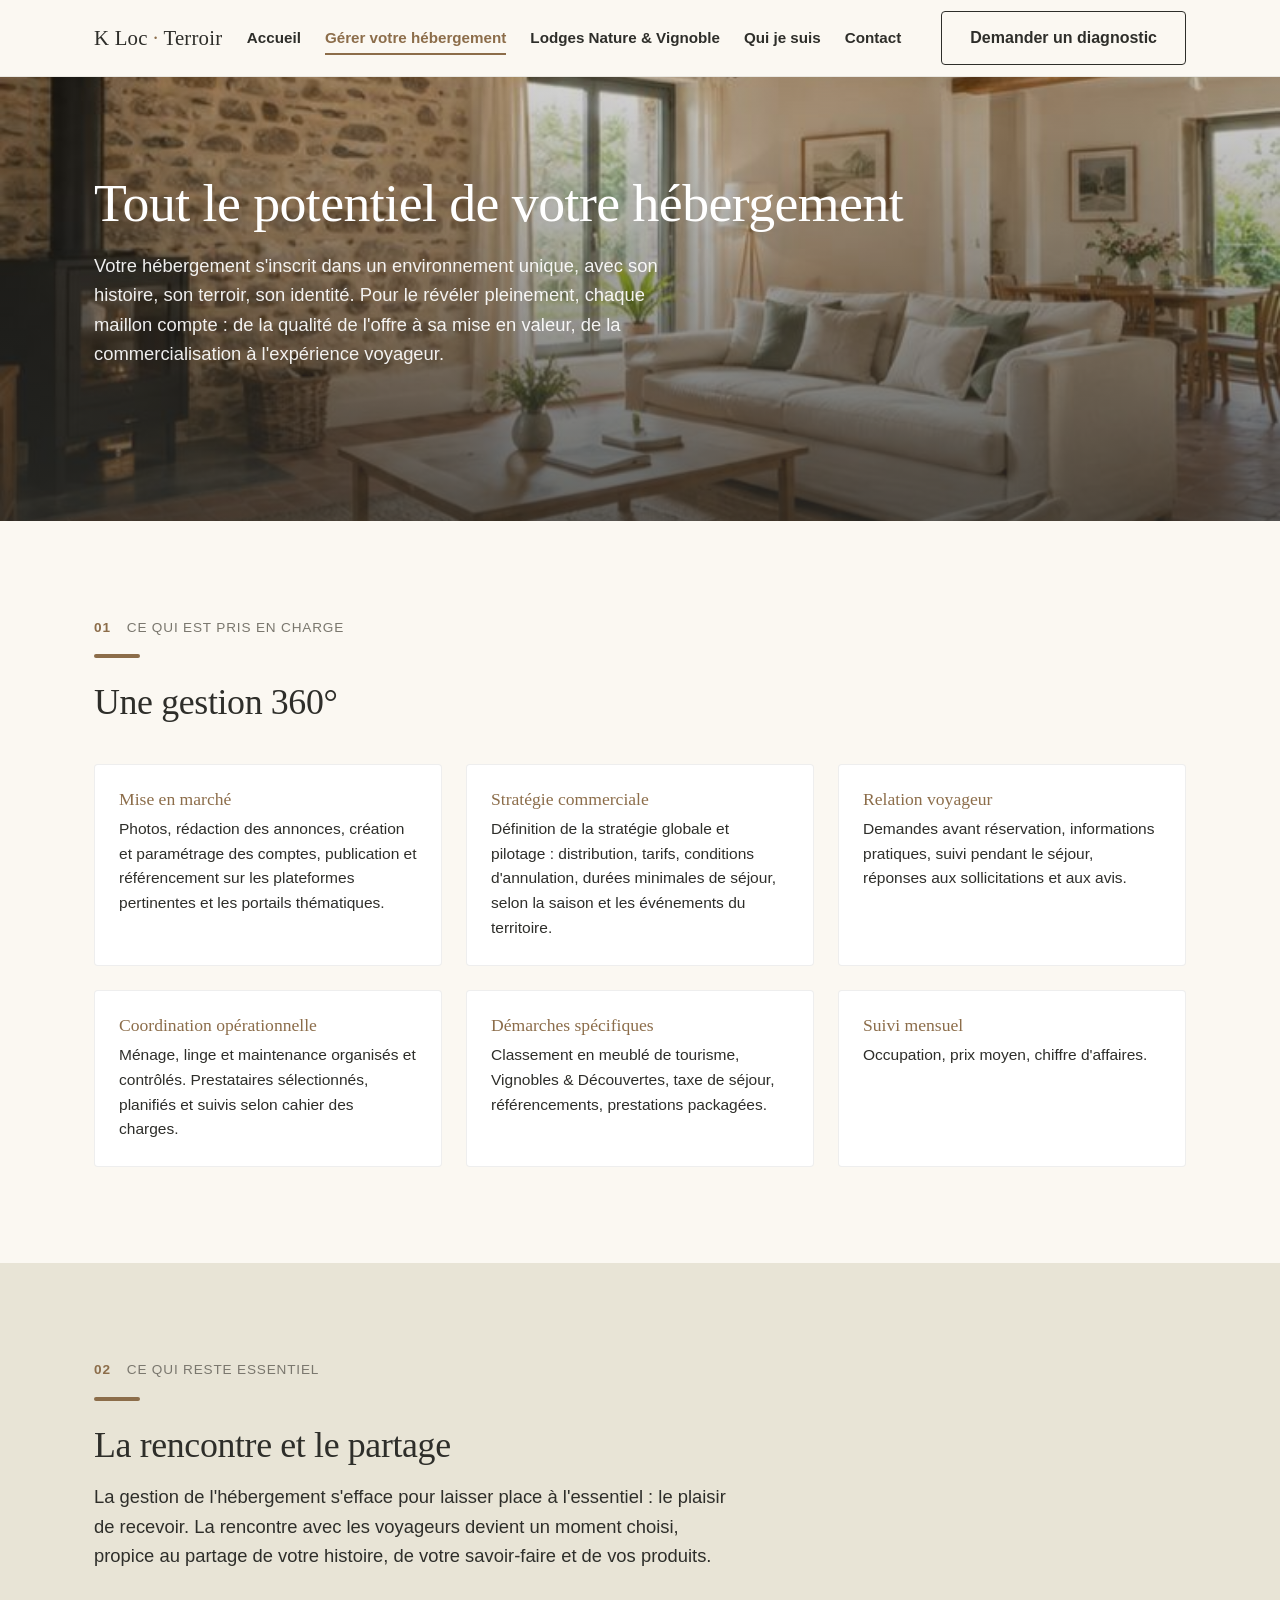
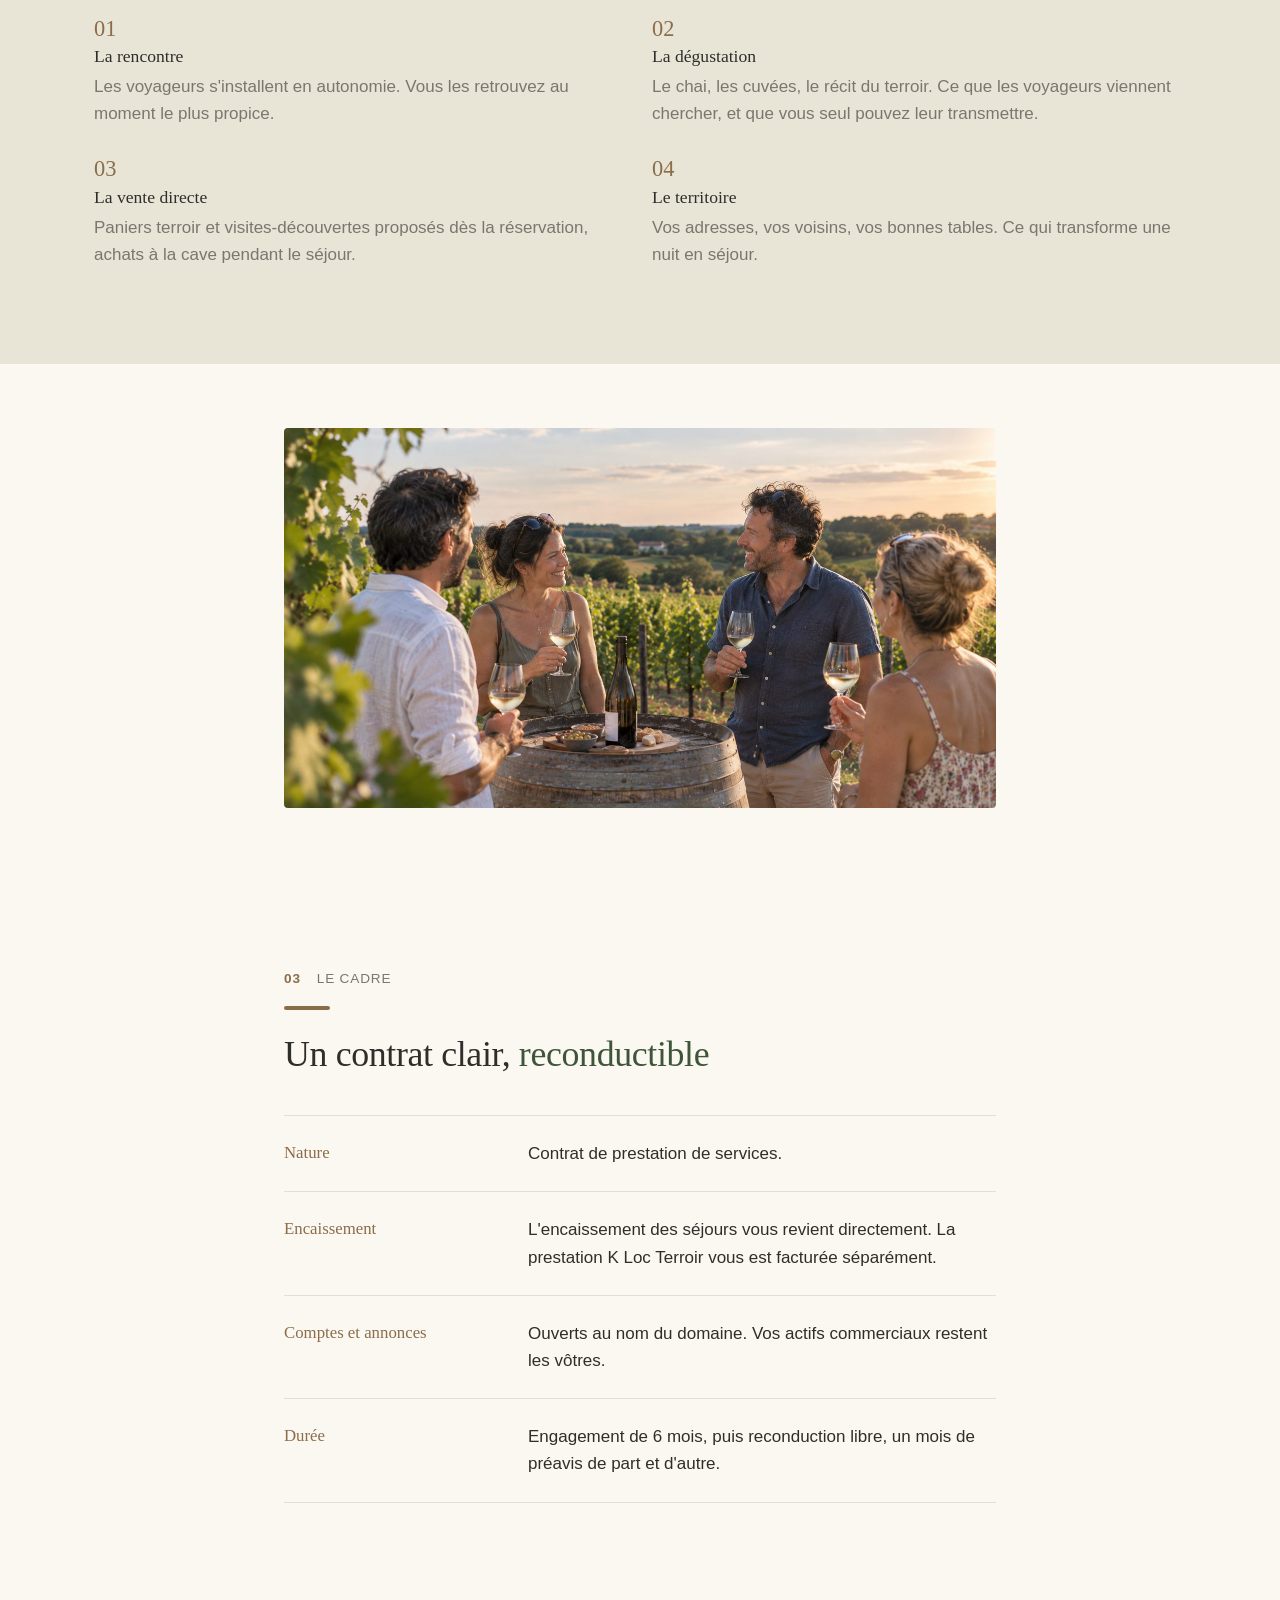
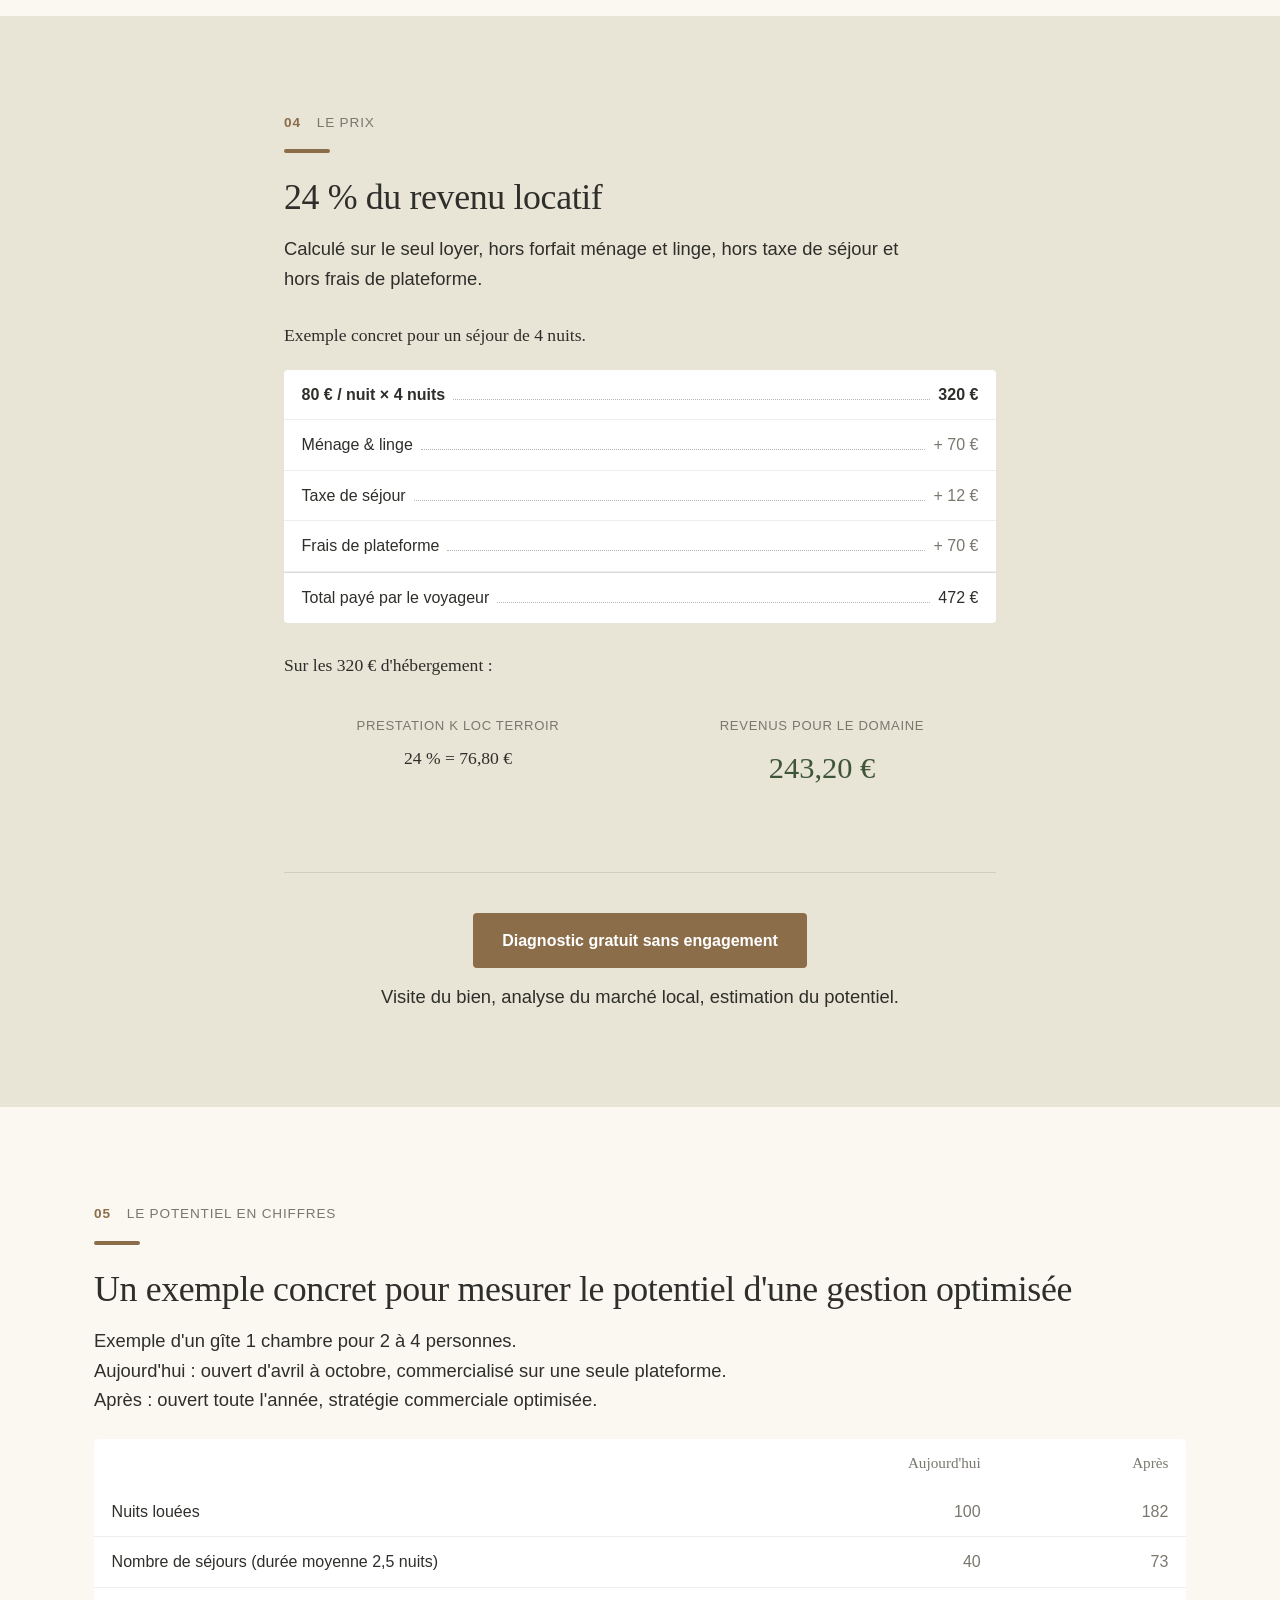
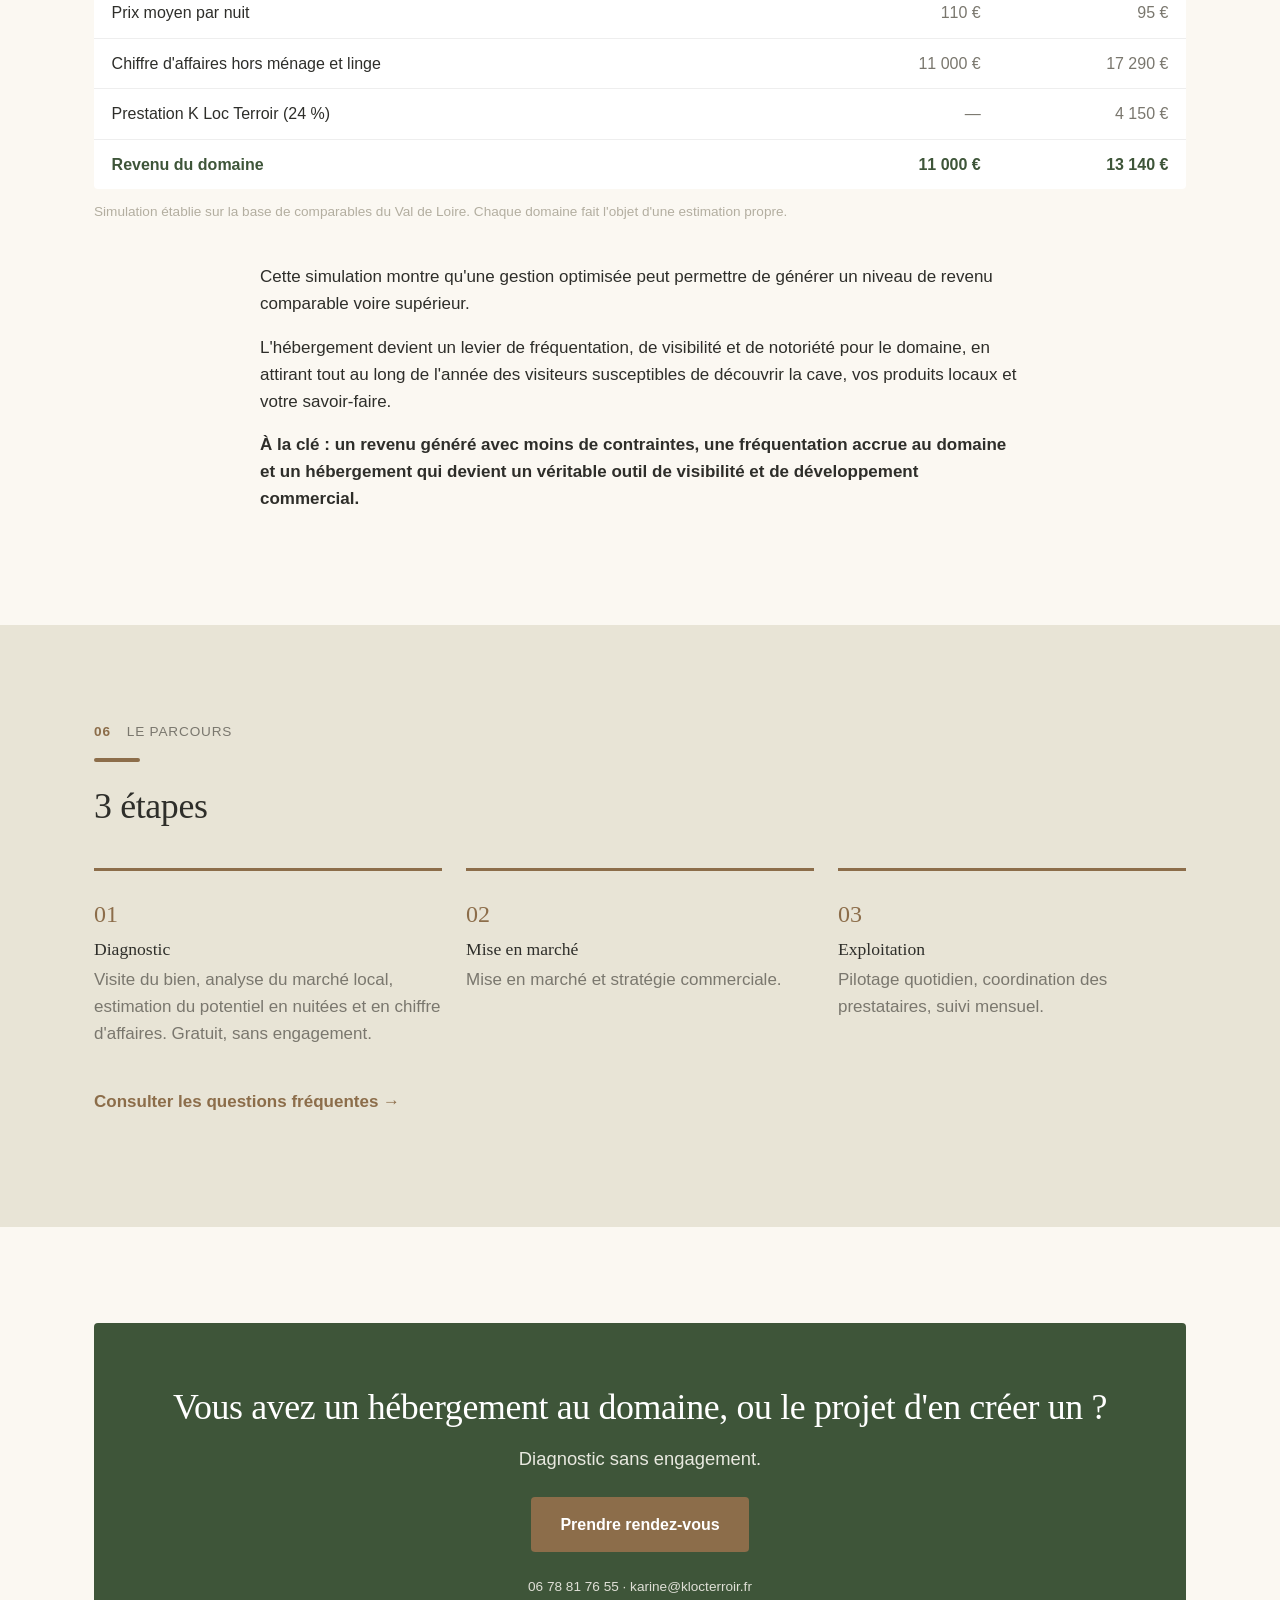
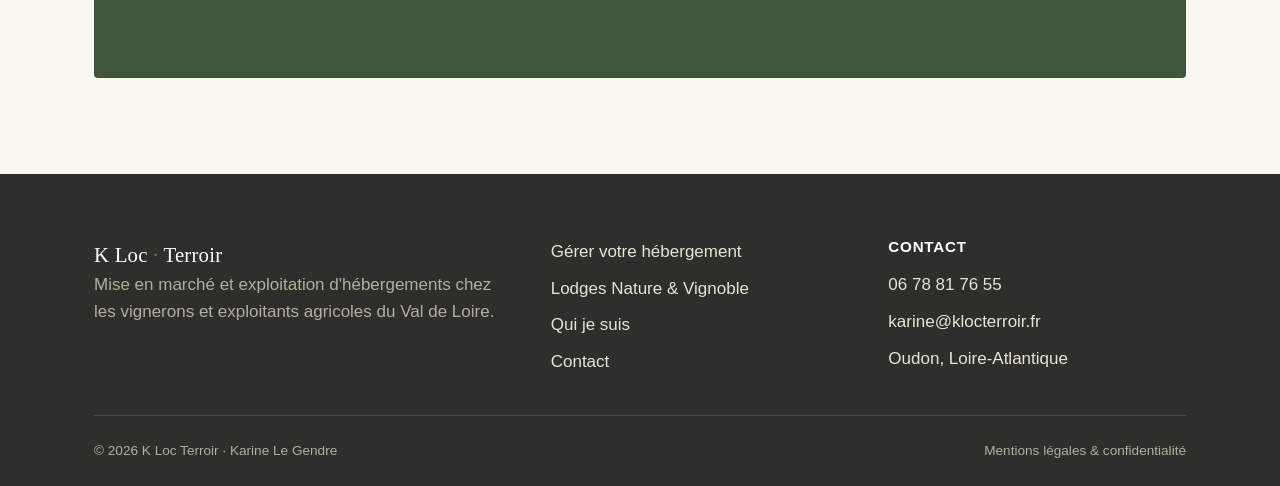
==== commit 5d014930: "Ajout de la page Questions frequentes et lien depuis Gerer votre hebergement Co-Authored-By: Claude " ====
--- a/gestion-hebergement.html
+++ b/gestion-hebergement.html
@@ -240,6 +240,8 @@
           <p>Pilotage quotidien, coordination des prestataires, suivi mensuel.</p>
         </div>
       </div>
+
+      <p style="margin-top:var(--space-4);"><a href="faq.html" class="link-arrow">Consulter les questions fréquentes →</a></p>
     </div>
   </section>
 
--- a/css/style.css
+++ b/css/style.css
@@ -547,6 +547,9 @@
 }
 .faq-item[open] summary::after { transform: rotate(45deg); }
 .faq-item p { padding-bottom: var(--space-3); color: var(--taupe); margin: 0; max-width: 68ch; }
+.faq-item p:not(:last-child) { padding-bottom: 0.6rem; }
+.faq-item ul { color: var(--taupe); margin: 0 0 0.6rem; padding-left: 1.2rem; max-width: 68ch; }
+.faq-item li { margin-bottom: 0.2rem; }
 
 /* CTA band ---------------------------------------------------------------- */
 .cta-band {
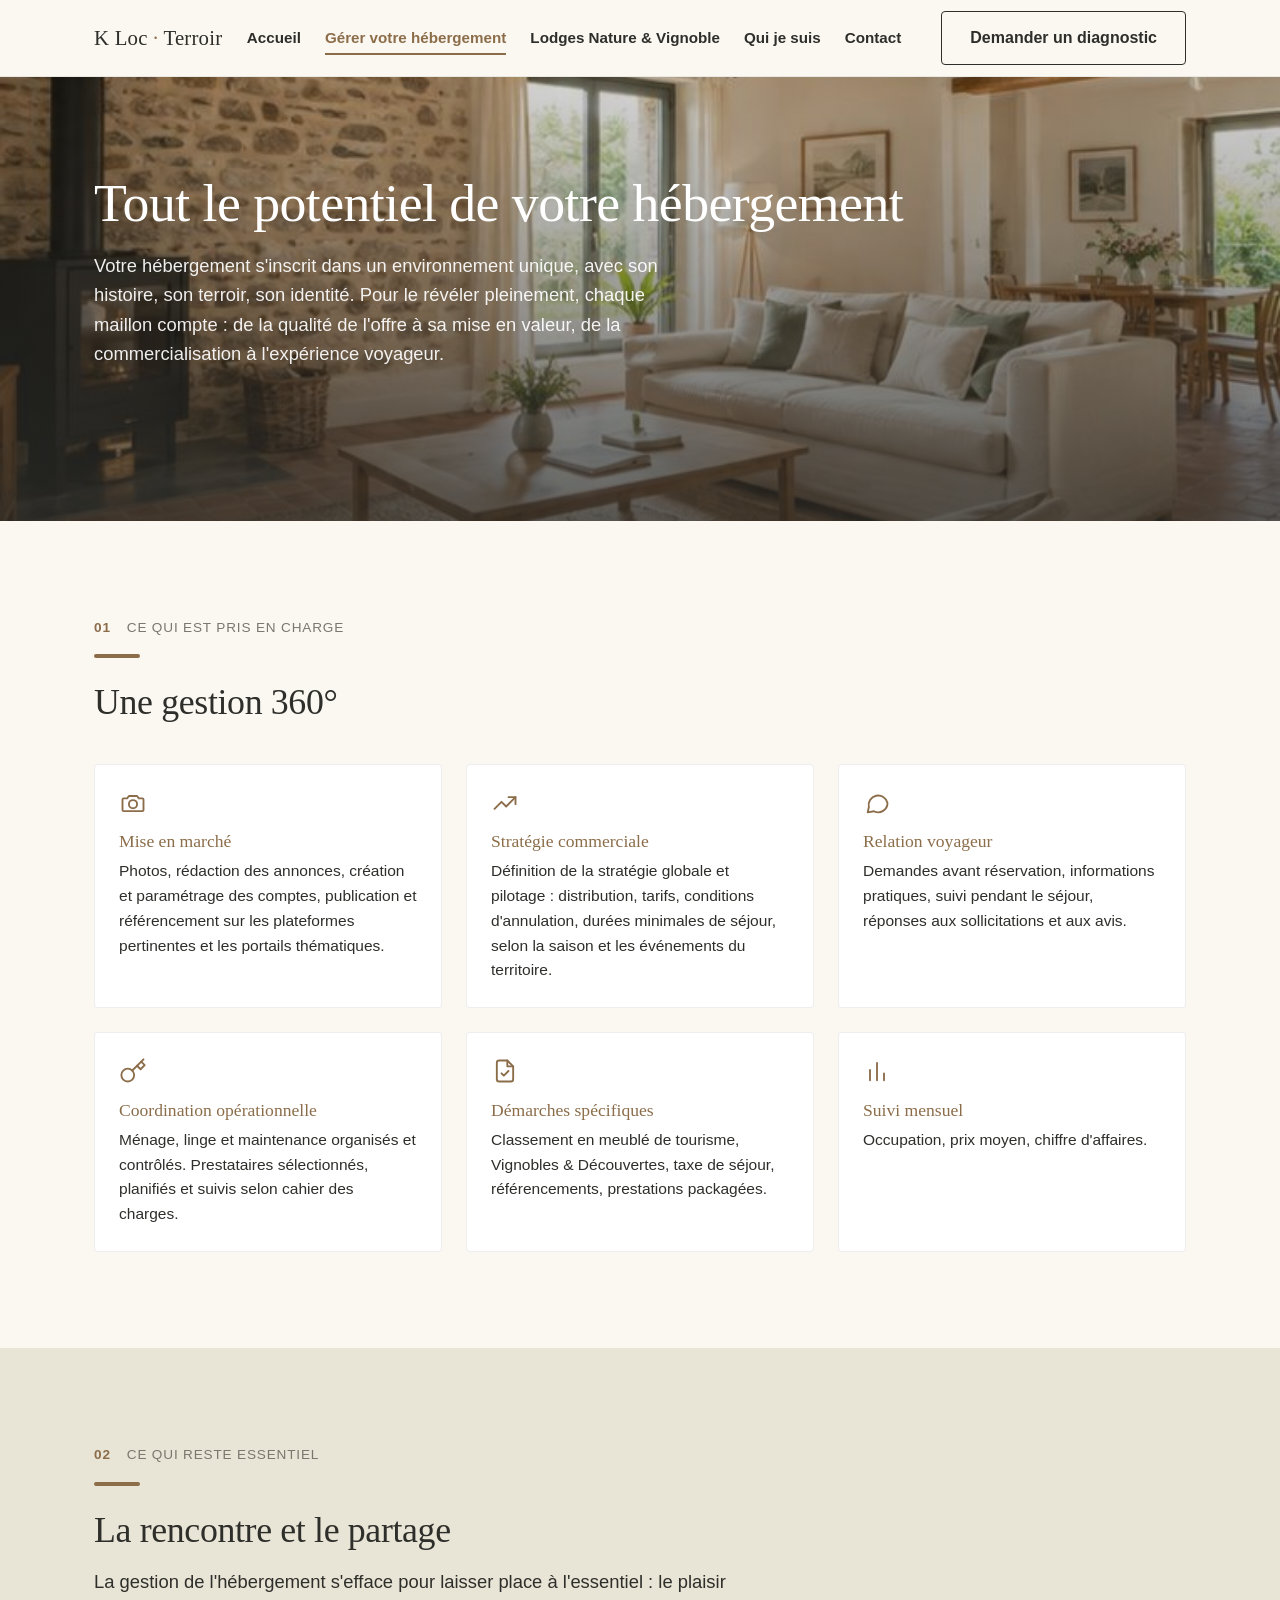
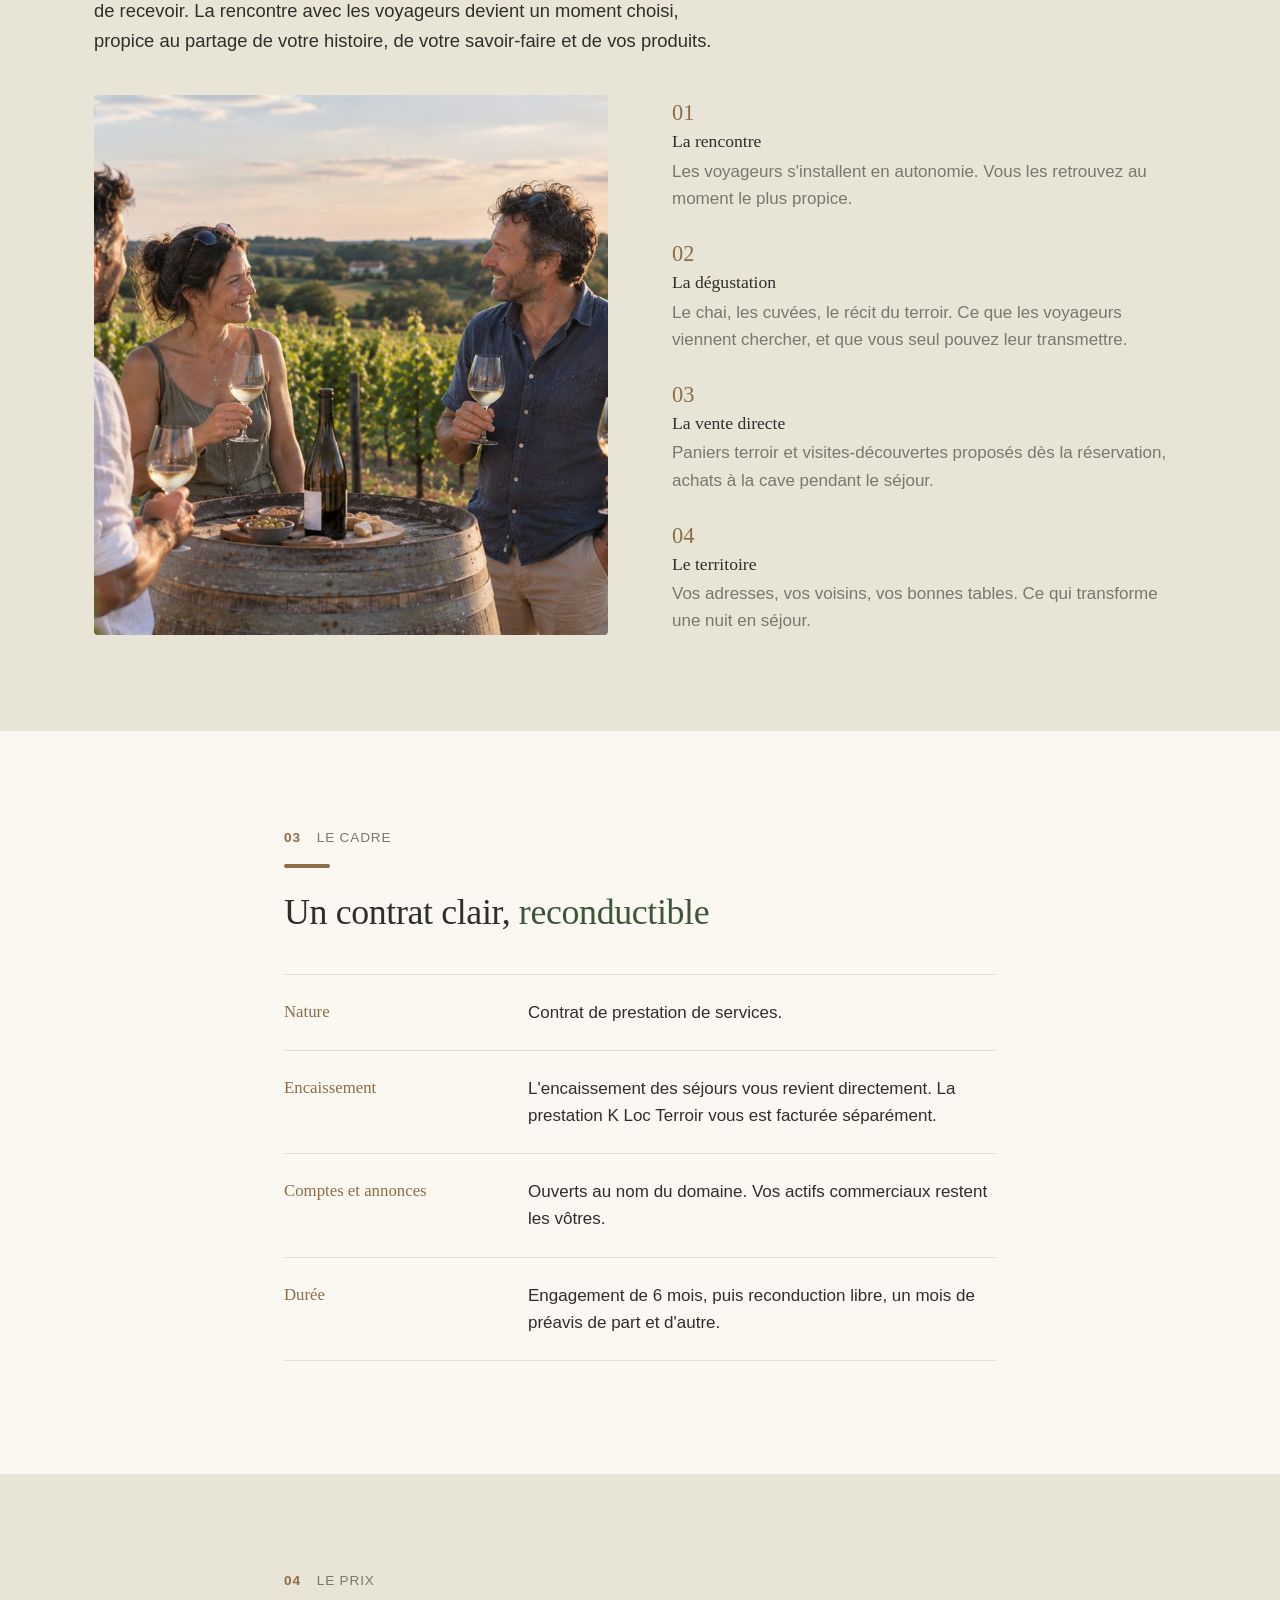
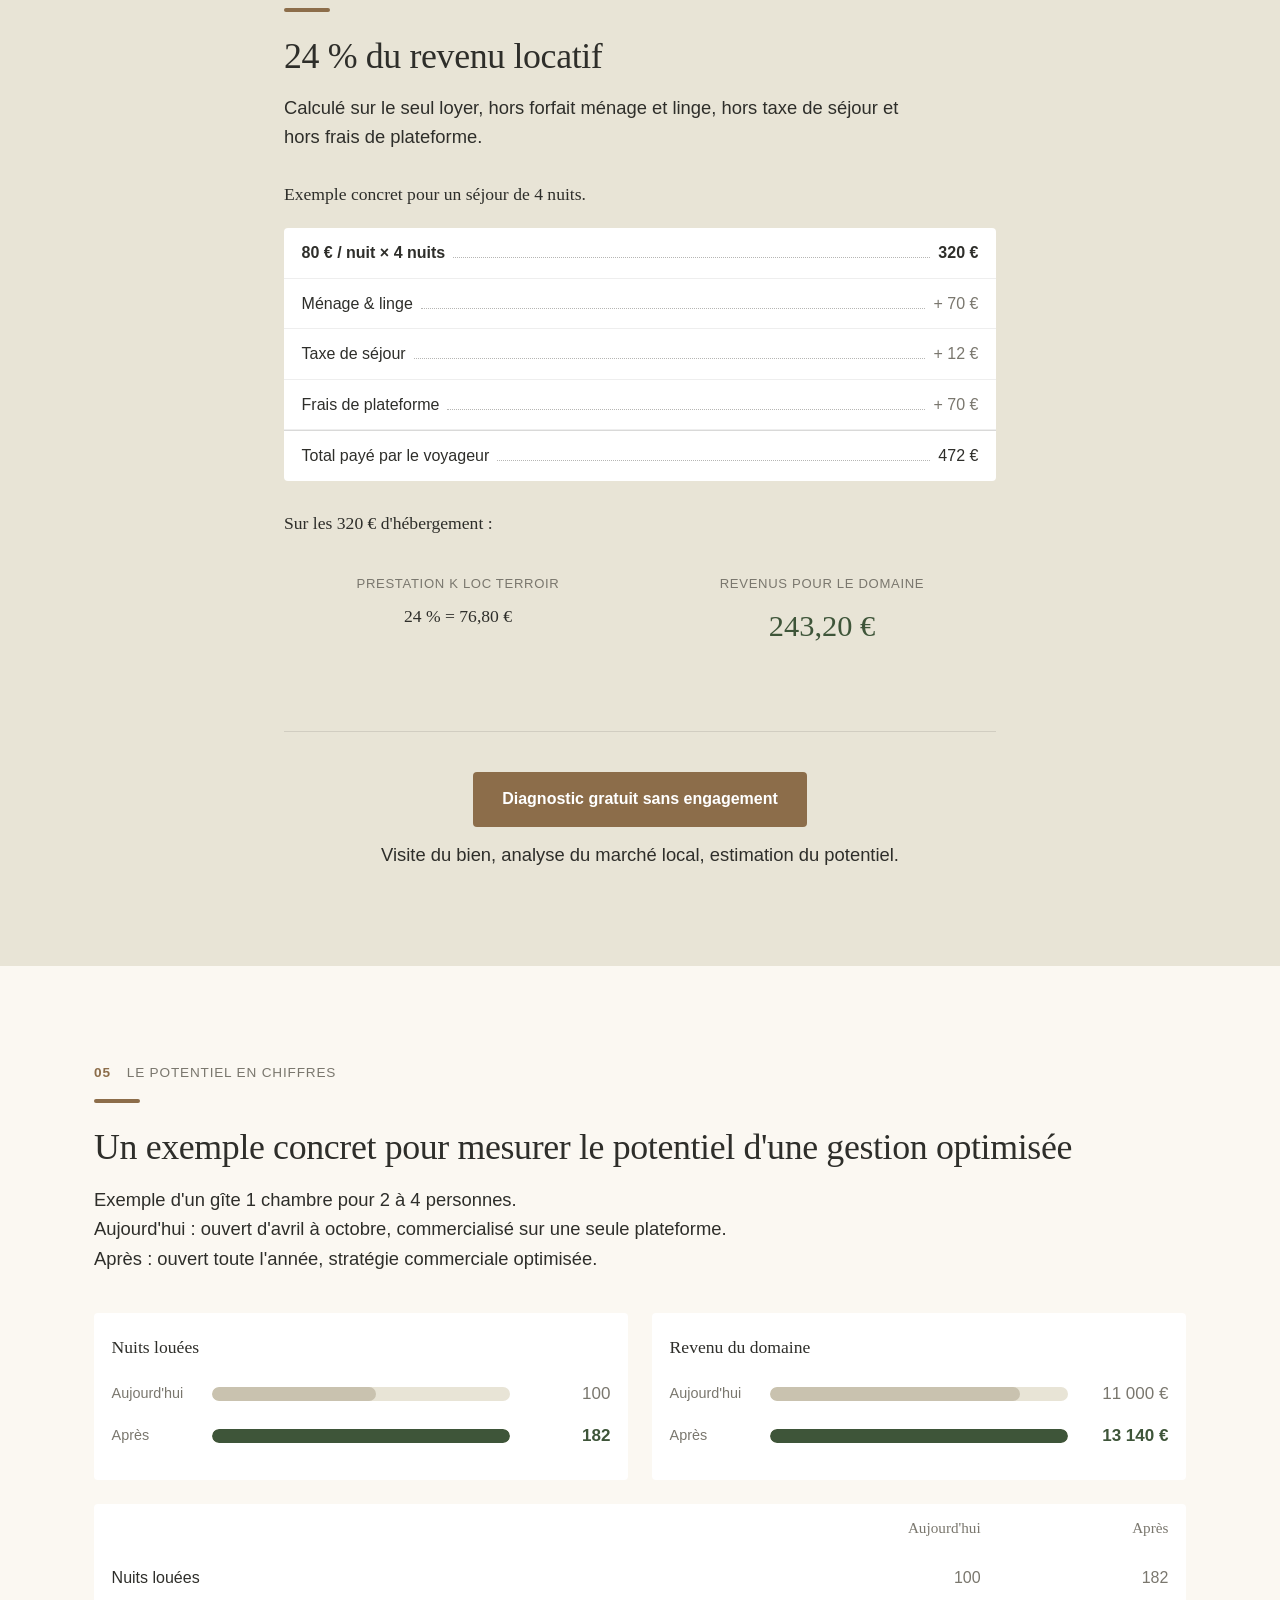
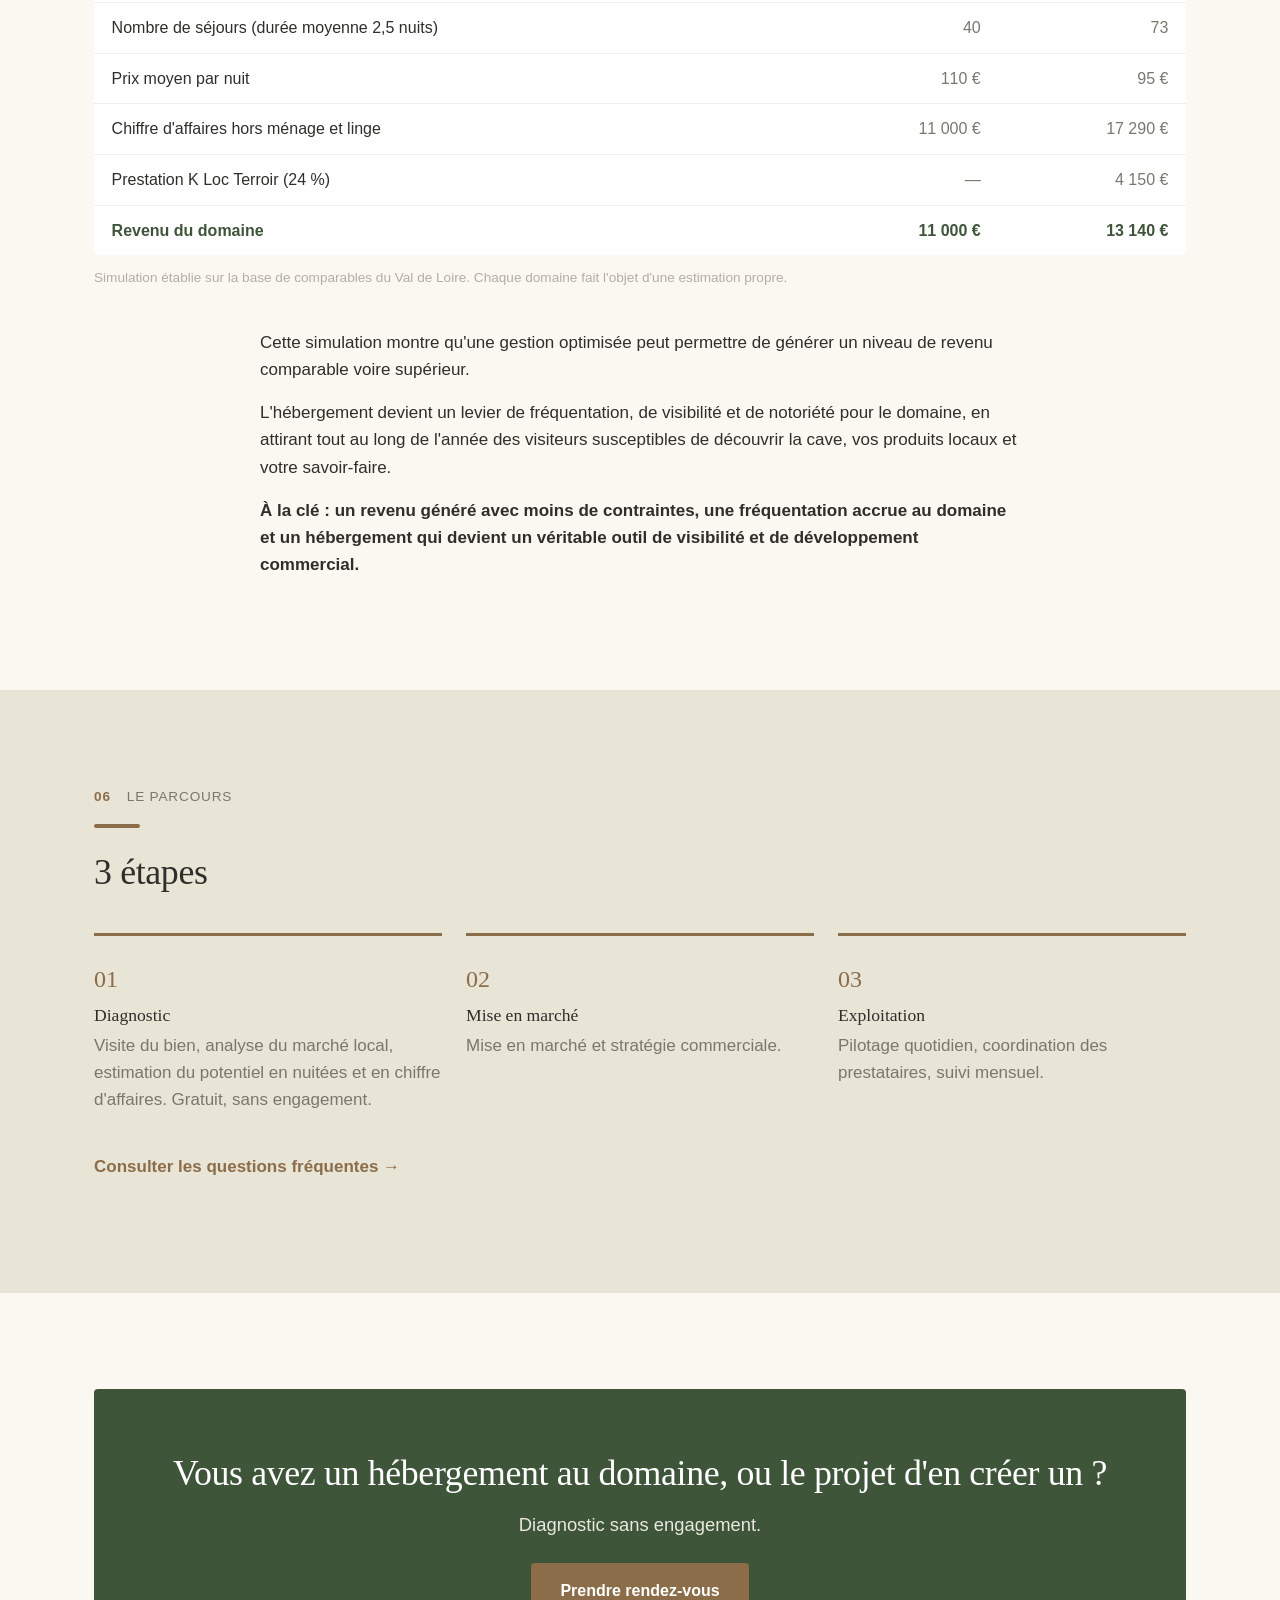
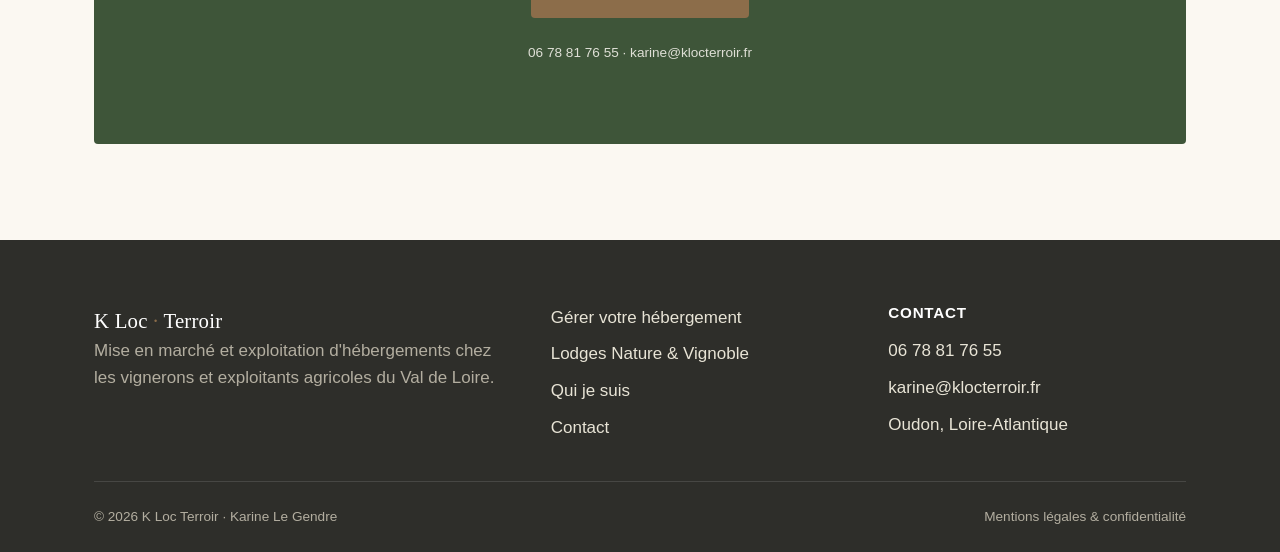
==== commit 4cfa7575: "Gestion hebergement : pictogrammes, photo a cote des 4 points, graphique avant/apres Co-Authored-By:" ====
--- a/gestion-hebergement.html
+++ b/gestion-hebergement.html
@@ -49,26 +49,32 @@
 
       <div class="card-grid">
         <div class="feature-card">
+          <span class="feature-icon" aria-hidden="true"><svg viewBox="0 0 24 24"><path d="M4 8h3l1.5-2h7L17 8h3a1 1 0 0 1 1 1v9a1 1 0 0 1-1 1H4a1 1 0 0 1-1-1V9a1 1 0 0 1 1-1z"/><circle cx="12" cy="13" r="3.5"/></svg></span>
           <h4>Mise en marché</h4>
           <p>Photos, rédaction des annonces, création et paramétrage des comptes, publication et référencement sur les plateformes pertinentes et les portails thématiques.</p>
         </div>
         <div class="feature-card">
+          <span class="feature-icon" aria-hidden="true"><svg viewBox="0 0 24 24"><polyline points="3 17 9 11 13 15 21 7"/><polyline points="15 7 21 7 21 13"/></svg></span>
           <h4>Stratégie commerciale</h4>
           <p>Définition de la stratégie globale et pilotage&nbsp;: distribution, tarifs, conditions d'annulation, durées minimales de séjour, selon la saison et les événements du territoire.</p>
         </div>
         <div class="feature-card">
+          <span class="feature-icon" aria-hidden="true"><svg viewBox="0 0 24 24"><path d="M21 12a8 8 0 0 1-11.6 7.1L4 20l1-4.4A8 8 0 1 1 21 12z"/></svg></span>
           <h4>Relation voyageur</h4>
           <p>Demandes avant réservation, informations pratiques, suivi pendant le séjour, réponses aux sollicitations et aux avis.</p>
         </div>
         <div class="feature-card">
+          <span class="feature-icon" aria-hidden="true"><svg viewBox="0 0 24 24"><circle cx="7.5" cy="15.5" r="5.5"/><path d="m21 2-9.6 9.6"/><path d="m15.5 7.5 3 3L22 7l-3-3"/></svg></span>
           <h4>Coordination opérationnelle</h4>
           <p>Ménage, linge et maintenance organisés et contrôlés. Prestataires sélectionnés, planifiés et suivis selon cahier des charges.</p>
         </div>
         <div class="feature-card">
+          <span class="feature-icon" aria-hidden="true"><svg viewBox="0 0 24 24"><path d="M14 3H7a2 2 0 0 0-2 2v14a2 2 0 0 0 2 2h10a2 2 0 0 0 2-2V8z"/><polyline points="14 3 14 8 19 8"/><polyline points="9 14 11 16 15 12"/></svg></span>
           <h4>Démarches spécifiques</h4>
           <p>Classement en meublé de tourisme, Vignobles &amp; Découvertes, taxe de séjour, référencements, prestations packagées.</p>
         </div>
         <div class="feature-card">
+          <span class="feature-icon" aria-hidden="true"><svg viewBox="0 0 24 24"><line x1="6" y1="20" x2="6" y2="11"/><line x1="12" y1="20" x2="12" y2="5"/><line x1="18" y1="20" x2="18" y2="14"/></svg></span>
           <h4>Suivi mensuel</h4>
           <p>Occupation, prix moyen, chiffre d'affaires.</p>
         </div>
@@ -84,35 +90,33 @@
       <h2>La rencontre et le partage</h2>
       <p class="lede">La gestion de l'hébergement s'efface pour laisser place à l'essentiel&nbsp;: le plaisir de recevoir. La rencontre avec les voyageurs devient un moment choisi, propice au partage de votre histoire, de votre savoir-faire et de vos produits.</p>
 
-      <div class="numbered-grid">
-        <div class="numbered-card">
-          <span class="num">01</span>
-          <h4>La rencontre</h4>
-          <p>Les voyageurs s'installent en autonomie. Vous les retrouvez au moment le plus propice.</p>
-        </div>
-        <div class="numbered-card">
-          <span class="num">02</span>
-          <h4>La dégustation</h4>
-          <p>Le chai, les cuvées, le récit du terroir. Ce que les voyageurs viennent chercher, et que vous seul pouvez leur transmettre.</p>
-        </div>
-        <div class="numbered-card">
-          <span class="num">03</span>
-          <h4>La vente directe</h4>
-          <p>Paniers terroir et visites-découvertes proposés dès la réservation, achats à la cave pendant le séjour.</p>
-        </div>
-        <div class="numbered-card">
-          <span class="num">04</span>
-          <h4>Le territoire</h4>
-          <p>Vos adresses, vos voisins, vos bonnes tables. Ce qui transforme une nuit en séjour.</p>
-        </div>
-      </div>
-    </div>
-  </section>
-
-  <!-- Photo -->
-  <section class="section-cream tight">
-    <div class="wrap wrap-narrow">
-      <img src="images/rencontre-vigneron.jpg" alt="Voyageurs partageant un verre avec le vigneron, au milieu des vignes" style="width:100%; height:380px; object-fit:cover; border-radius:var(--radius); display:block;">
+      <div class="split">
+        <div class="split-media">
+          <img src="images/rencontre-vigneron.jpg" alt="Voyageurs partageant un verre avec le vigneron, au milieu des vignes">
+        </div>
+        <div class="numbered-grid is-stacked">
+          <div class="numbered-card">
+            <span class="num">01</span>
+            <h4>La rencontre</h4>
+            <p>Les voyageurs s'installent en autonomie. Vous les retrouvez au moment le plus propice.</p>
+          </div>
+          <div class="numbered-card">
+            <span class="num">02</span>
+            <h4>La dégustation</h4>
+            <p>Le chai, les cuvées, le récit du terroir. Ce que les voyageurs viennent chercher, et que vous seul pouvez leur transmettre.</p>
+          </div>
+          <div class="numbered-card">
+            <span class="num">03</span>
+            <h4>La vente directe</h4>
+            <p>Paniers terroir et visites-découvertes proposés dès la réservation, achats à la cave pendant le séjour.</p>
+          </div>
+          <div class="numbered-card">
+            <span class="num">04</span>
+            <h4>Le territoire</h4>
+            <p>Vos adresses, vos voisins, vos bonnes tables. Ce qui transforme une nuit en séjour.</p>
+          </div>
+        </div>
+      </div>
     </div>
   </section>
 
@@ -192,6 +196,35 @@
       <p class="lede" style="max-width:none;">Exemple d'un gîte 1 chambre pour 2 à 4 personnes.<br>
       Aujourd'hui&nbsp;: ouvert d'avril à octobre, commercialisé sur une seule plateforme.<br>
       Après&nbsp;: ouvert toute l'année, stratégie commerciale optimisée.</p>
+
+      <div class="compare-chart">
+        <div class="chart-panel">
+          <h4>Nuits louées</h4>
+          <div class="bar-row">
+            <span class="bar-label">Aujourd'hui</span>
+            <div class="bar-track" aria-hidden="true"><div class="bar is-before" style="width:54.9%"></div></div>
+            <span class="bar-value">100</span>
+          </div>
+          <div class="bar-row">
+            <span class="bar-label">Après</span>
+            <div class="bar-track" aria-hidden="true"><div class="bar is-after" style="width:100%"></div></div>
+            <span class="bar-value is-after">182</span>
+          </div>
+        </div>
+        <div class="chart-panel">
+          <h4>Revenu du domaine</h4>
+          <div class="bar-row">
+            <span class="bar-label">Aujourd'hui</span>
+            <div class="bar-track" aria-hidden="true"><div class="bar is-before" style="width:83.7%"></div></div>
+            <span class="bar-value">11&nbsp;000&nbsp;€</span>
+          </div>
+          <div class="bar-row">
+            <span class="bar-label">Après</span>
+            <div class="bar-track" aria-hidden="true"><div class="bar is-after" style="width:100%"></div></div>
+            <span class="bar-value is-after">13&nbsp;140&nbsp;€</span>
+          </div>
+        </div>
+      </div>
 
       <table class="comparison-table">
         <thead>
--- a/css/style.css
+++ b/css/style.css
@@ -338,6 +338,54 @@
 }
 .feature-card h4 { color: var(--bronze); margin-bottom: 0.5rem; }
 .feature-card p { color: var(--ink); margin: 0; font-size: 0.97rem; }
+.feature-icon { display: block; width: 28px; height: 28px; margin-bottom: 0.9rem; color: var(--bronze); }
+.feature-icon svg { width: 100%; height: 100%; stroke: currentColor; fill: none; stroke-width: 1.6; stroke-linecap: round; stroke-linejoin: round; }
+
+/* Photo + text side by side ------------------------------------------------- */
+.split {
+  display: grid;
+  grid-template-columns: 1fr 1fr;
+  gap: var(--space-5);
+  align-items: stretch;
+  margin-top: var(--space-4);
+}
+.split-media img {
+  width: 100%;
+  height: 100%;
+  min-height: 320px;
+  object-fit: cover;
+  border-radius: var(--radius);
+  display: block;
+}
+.numbered-grid.is-stacked { grid-template-columns: 1fr; margin-top: 0; gap: var(--space-3); }
+
+/* Before / after bars ------------------------------------------------------- */
+.compare-chart {
+  display: grid;
+  grid-template-columns: 1fr 1fr;
+  gap: var(--space-3);
+  margin-top: var(--space-4);
+}
+.chart-panel {
+  background: var(--white);
+  border-radius: var(--radius);
+  padding: var(--space-3) 1.1rem;
+}
+.chart-panel h4 { margin-bottom: var(--space-2); }
+.bar-row {
+  display: grid;
+  grid-template-columns: 5.5rem 1fr 5.5rem;
+  align-items: center;
+  gap: 0.75rem;
+  padding: 0.45rem 0;
+}
+.bar-label { font-size: 0.9rem; color: var(--taupe); }
+.bar-track { height: 14px; background: var(--sand-mid); border-radius: 7px; overflow: hidden; }
+.bar { height: 100%; border-radius: 7px; }
+.bar.is-before { background: var(--sand-dark); }
+.bar.is-after { background: var(--green); }
+.bar-value { text-align: right; font-variant-numeric: tabular-nums; white-space: nowrap; color: var(--taupe); }
+.bar-value.is-after { color: var(--green); font-weight: 700; }
 
 .numbered-grid {
   display: grid;
@@ -696,6 +744,9 @@
   .steps { grid-template-columns: 1fr; }
   .gallery { grid-template-columns: 1fr; }
   .photo-pair { grid-template-columns: 1fr; }
+  .split { grid-template-columns: 1fr; gap: var(--space-4); }
+  .split-media img { height: 300px; min-height: 0; }
+  .compare-chart { grid-template-columns: 1fr; }
   .bio-hero { grid-template-columns: 1fr; }
   .contact-grid { grid-template-columns: 1fr; }
   .def-row { grid-template-columns: 1fr; gap: 0.4rem; }
@@ -703,6 +754,9 @@
 
 @media (max-width: 720px) {
   body { font-size: 16px; }
+  .bar-row { grid-template-columns: 4.4rem 1fr 4.6rem; gap: 0.5rem; }
+  .bar-label { font-size: 0.82rem; }
+  .bar-value { font-size: 0.9rem; }
   .nav-links, .nav-cta .btn-outline { display: none; }
   .nav-toggle { display: block; }
   .nav.is-open .nav-links {
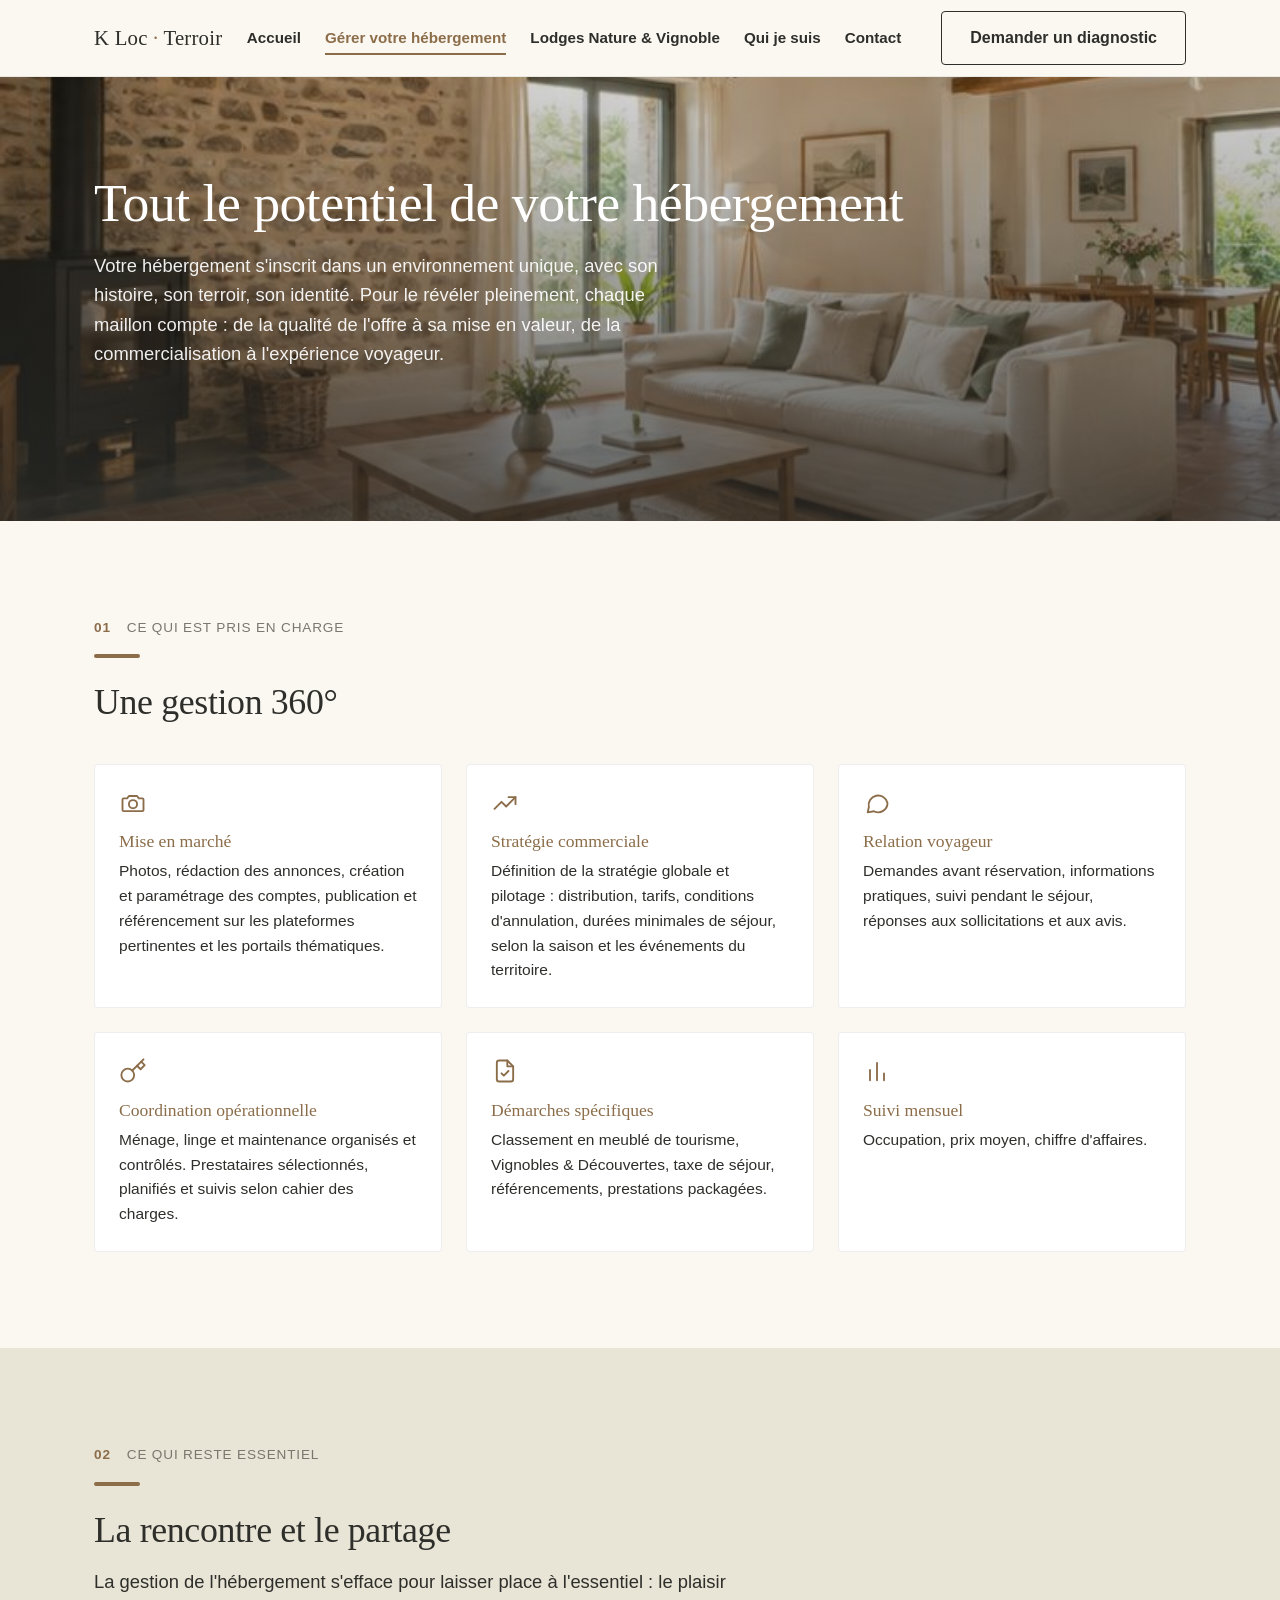
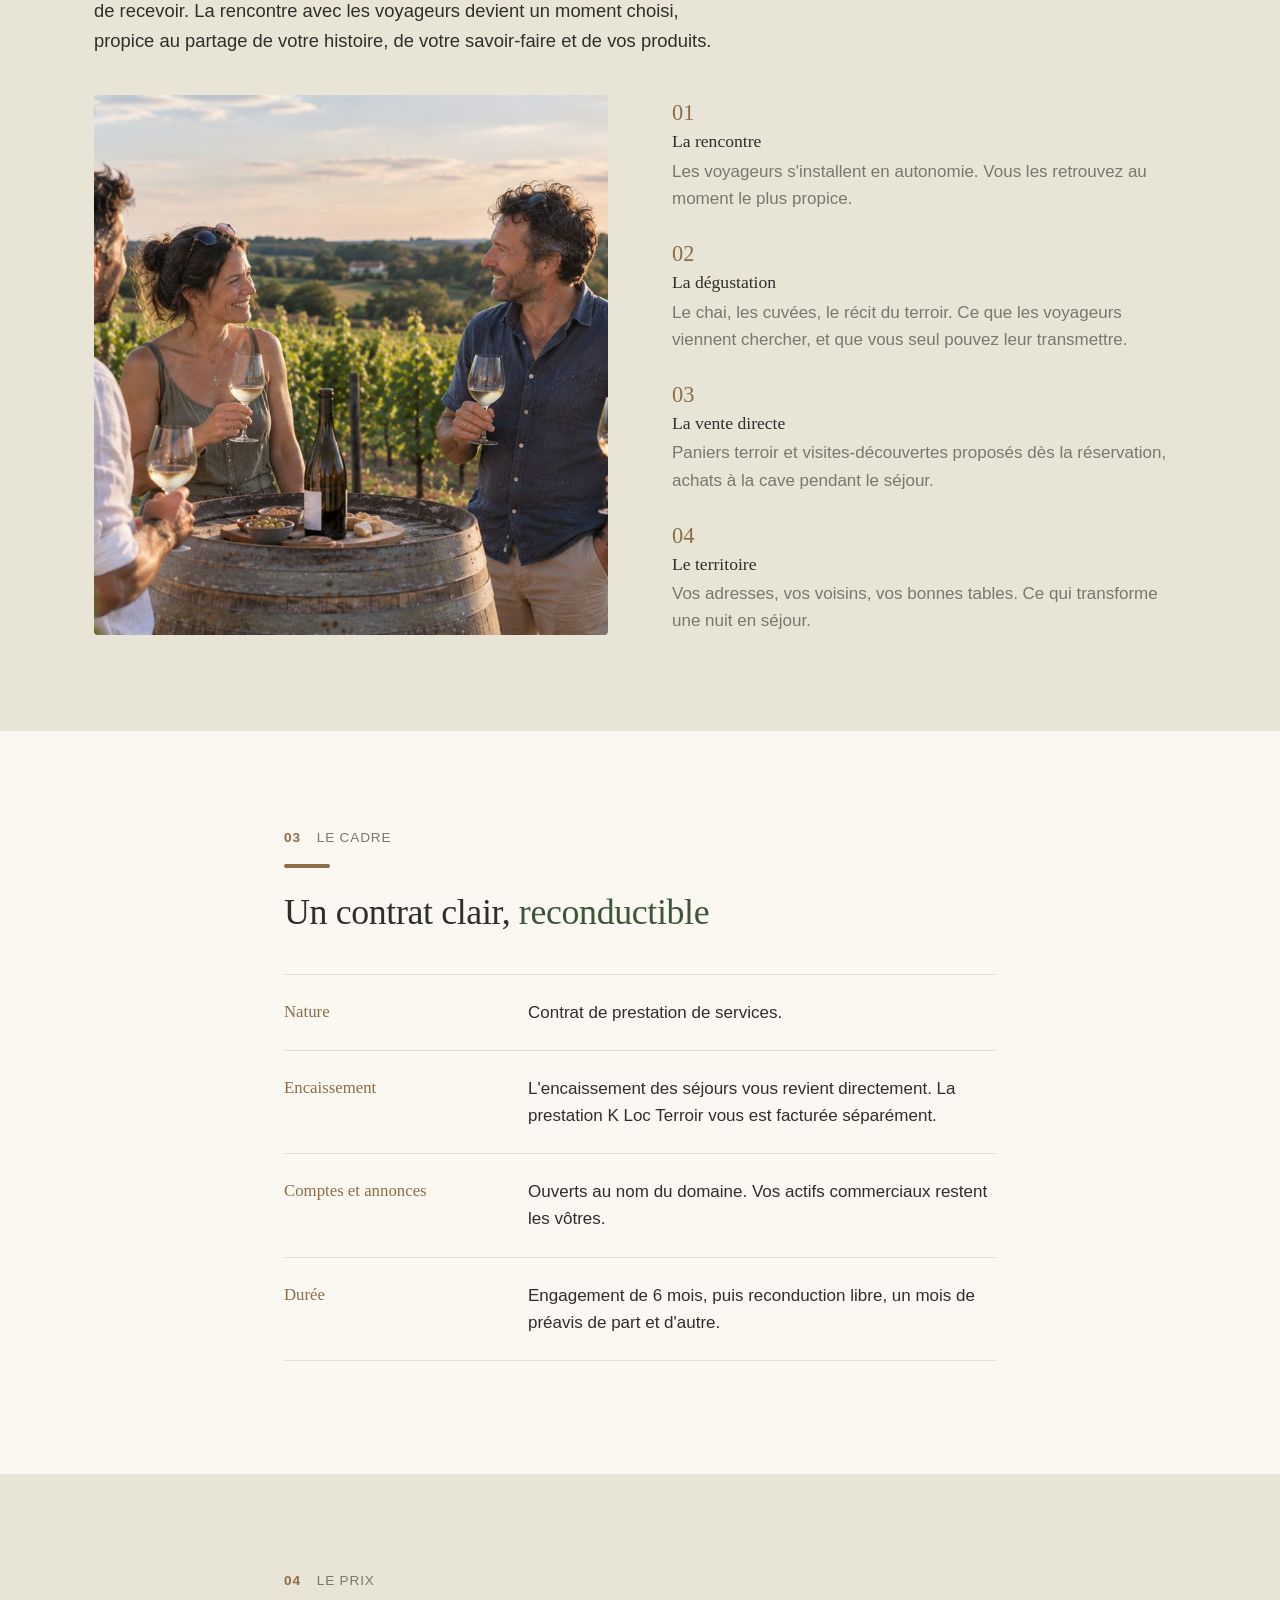
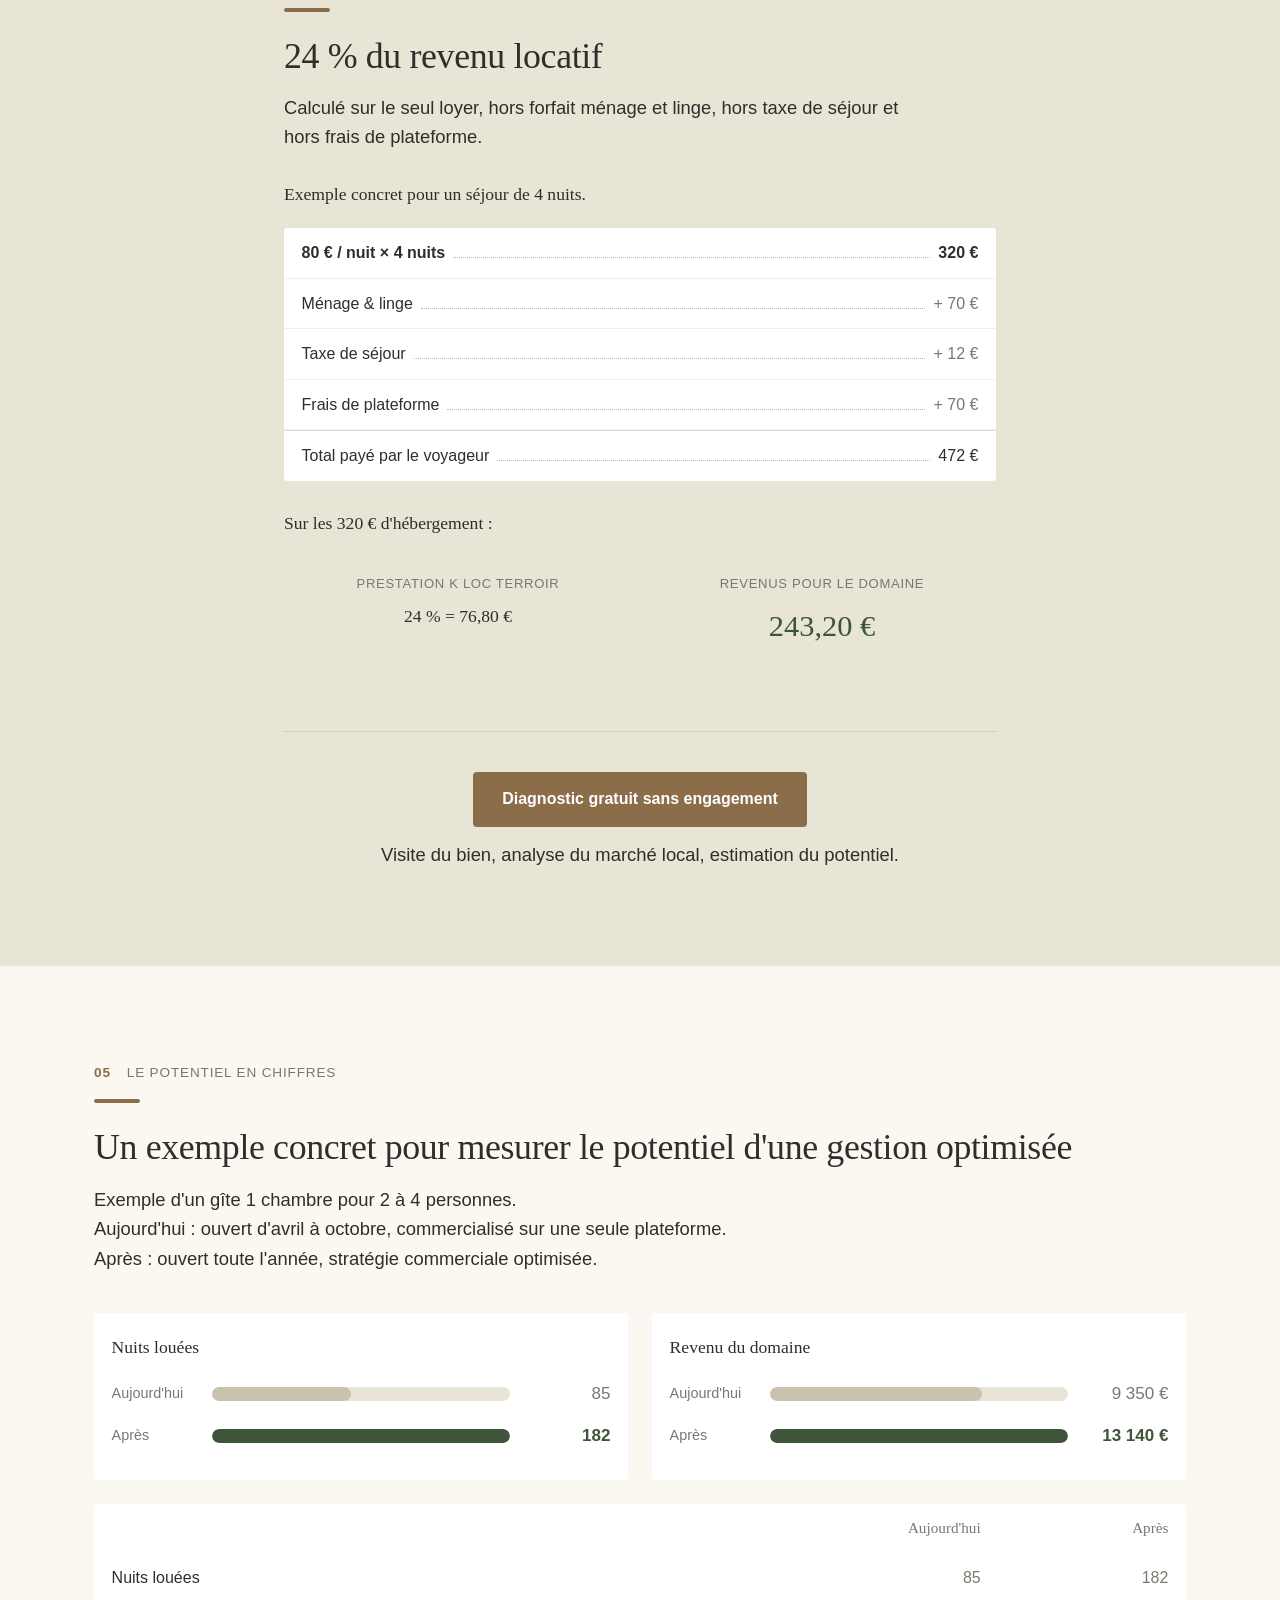
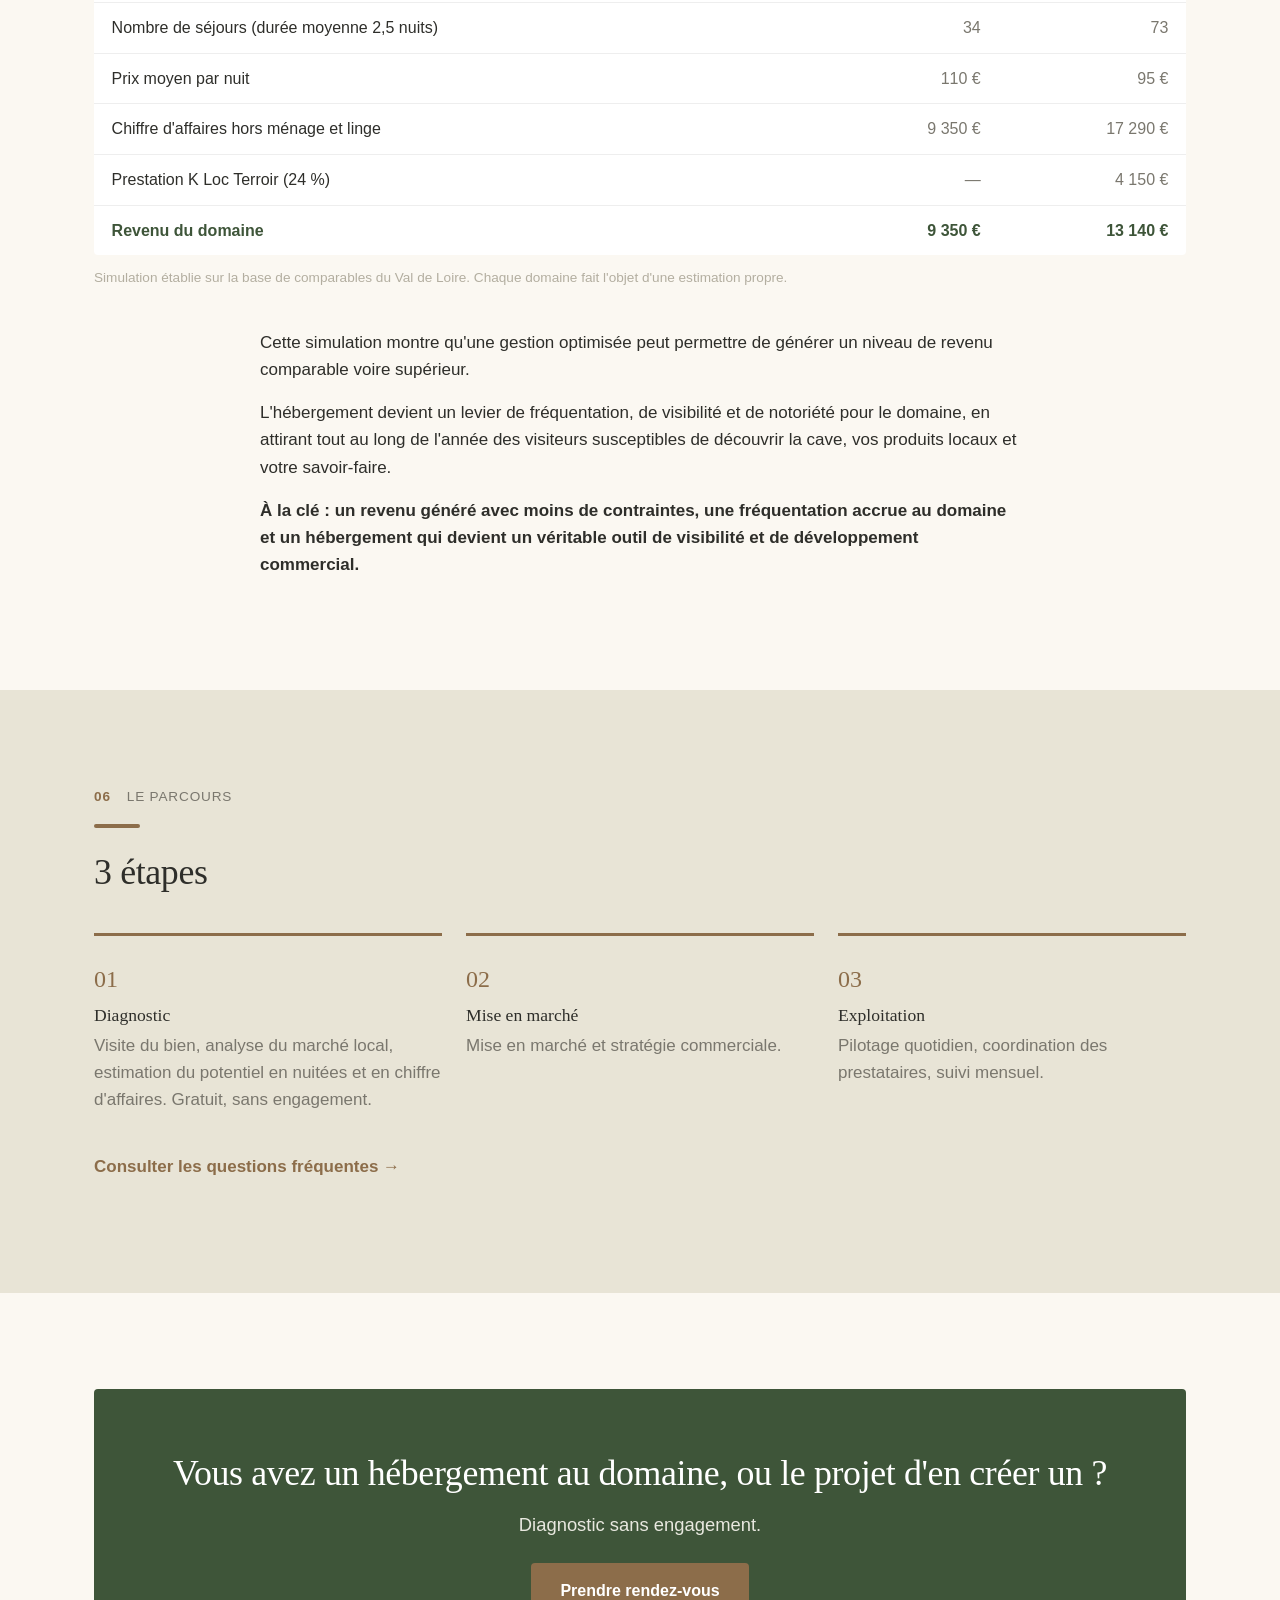
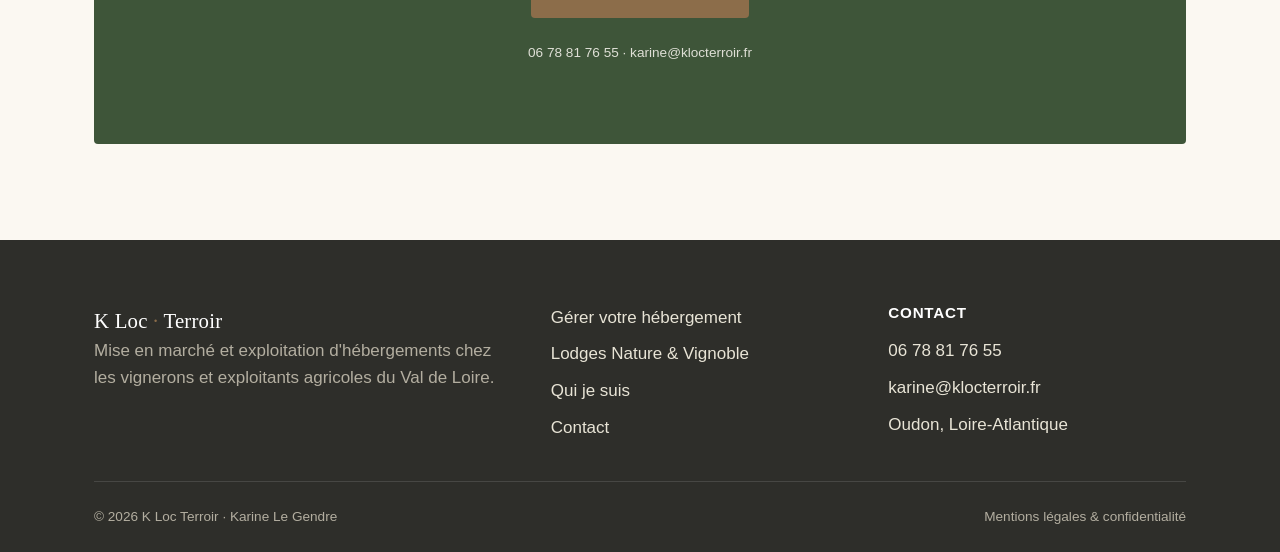
==== commit 9c91195c: "Simulation : 85 nuits louees aujourd'hui, resultats recalcules Co-Authored-By: Claude Sonnet 5 <nore" ====
--- a/gestion-hebergement.html
+++ b/gestion-hebergement.html
@@ -202,8 +202,8 @@
           <h4>Nuits louées</h4>
           <div class="bar-row">
             <span class="bar-label">Aujourd'hui</span>
-            <div class="bar-track" aria-hidden="true"><div class="bar is-before" style="width:54.9%"></div></div>
-            <span class="bar-value">100</span>
+            <div class="bar-track" aria-hidden="true"><div class="bar is-before" style="width:46.7%"></div></div>
+            <span class="bar-value">85</span>
           </div>
           <div class="bar-row">
             <span class="bar-label">Après</span>
@@ -215,8 +215,8 @@
           <h4>Revenu du domaine</h4>
           <div class="bar-row">
             <span class="bar-label">Aujourd'hui</span>
-            <div class="bar-track" aria-hidden="true"><div class="bar is-before" style="width:83.7%"></div></div>
-            <span class="bar-value">11&nbsp;000&nbsp;€</span>
+            <div class="bar-track" aria-hidden="true"><div class="bar is-before" style="width:71.2%"></div></div>
+            <span class="bar-value">9&nbsp;350&nbsp;€</span>
           </div>
           <div class="bar-row">
             <span class="bar-label">Après</span>
@@ -231,12 +231,12 @@
           <tr><th></th><th>Aujourd'hui</th><th>Après</th></tr>
         </thead>
         <tbody>
-          <tr><th>Nuits louées</th><td>100</td><td>182</td></tr>
-          <tr><th>Nombre de séjours (durée moyenne 2,5 nuits)</th><td>40</td><td>73</td></tr>
+          <tr><th>Nuits louées</th><td>85</td><td>182</td></tr>
+          <tr><th>Nombre de séjours (durée moyenne 2,5 nuits)</th><td>34</td><td>73</td></tr>
           <tr><th>Prix moyen par nuit</th><td>110 €</td><td>95 €</td></tr>
-          <tr><th>Chiffre d'affaires hors ménage et linge</th><td>11 000 €</td><td>17 290 €</td></tr>
+          <tr><th>Chiffre d'affaires hors ménage et linge</th><td>9 350 €</td><td>17 290 €</td></tr>
           <tr><th>Prestation K Loc Terroir (24 %)</th><td>—</td><td>4 150 €</td></tr>
-          <tr class="total"><th>Revenu du domaine</th><td>11 000 €</td><td>13 140 €</td></tr>
+          <tr class="total"><th>Revenu du domaine</th><td>9 350 €</td><td>13 140 €</td></tr>
         </tbody>
       </table>
       <p class="fine-print" style="margin-top:0.75rem;">Simulation établie sur la base de comparables du Val de Loire. Chaque domaine fait l'objet d'une estimation propre.</p>
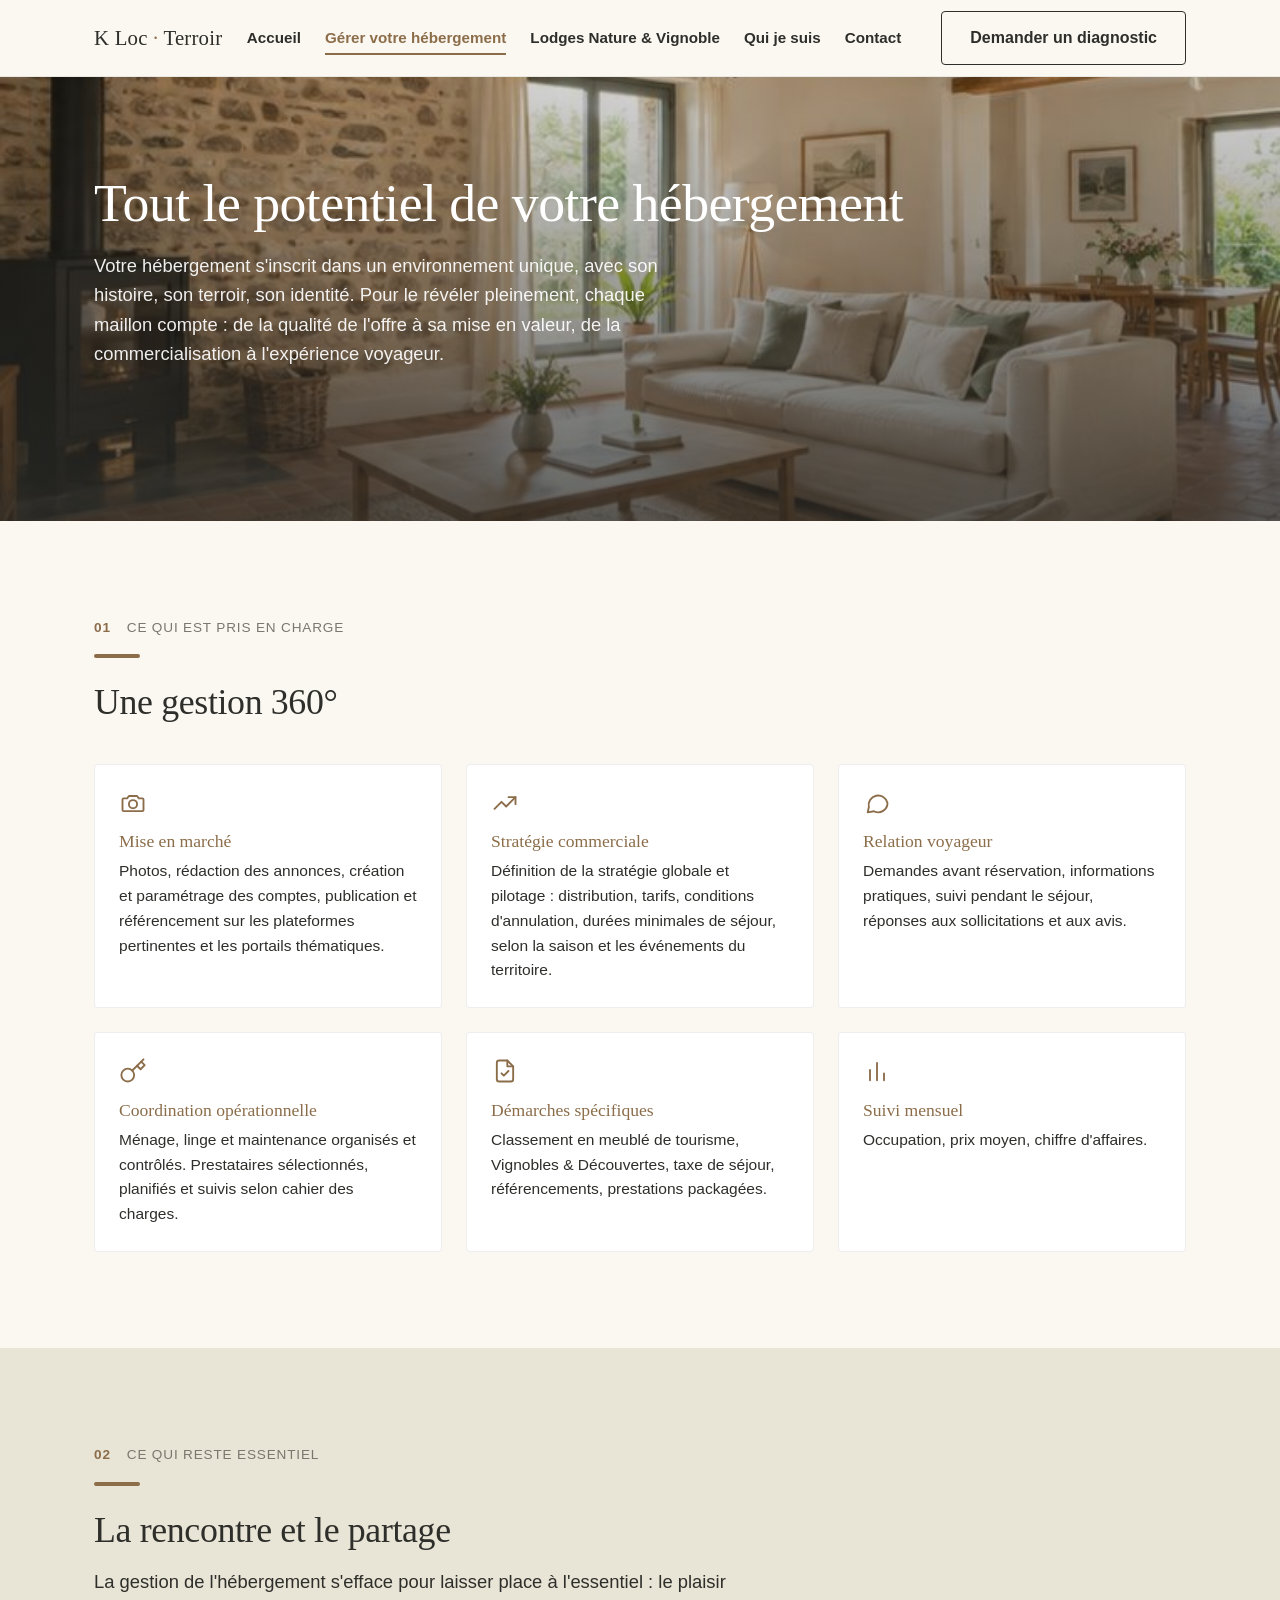
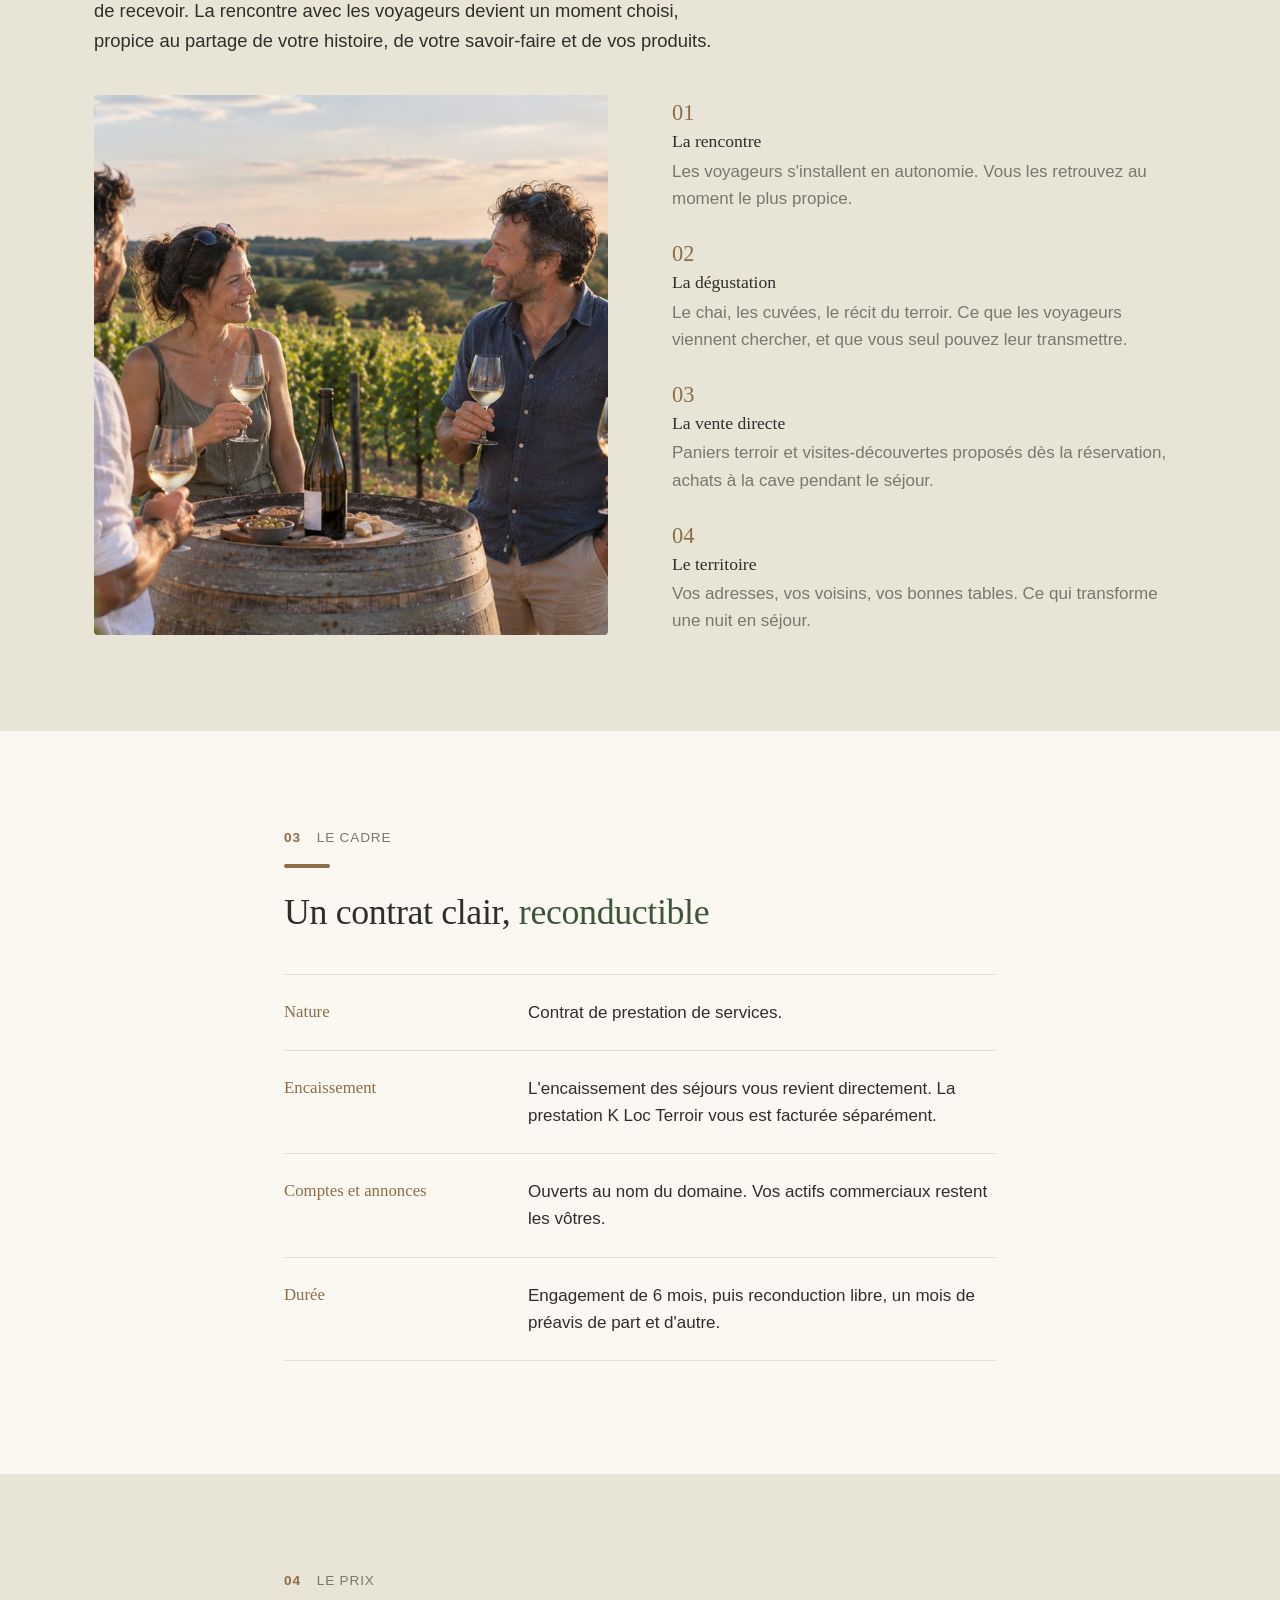
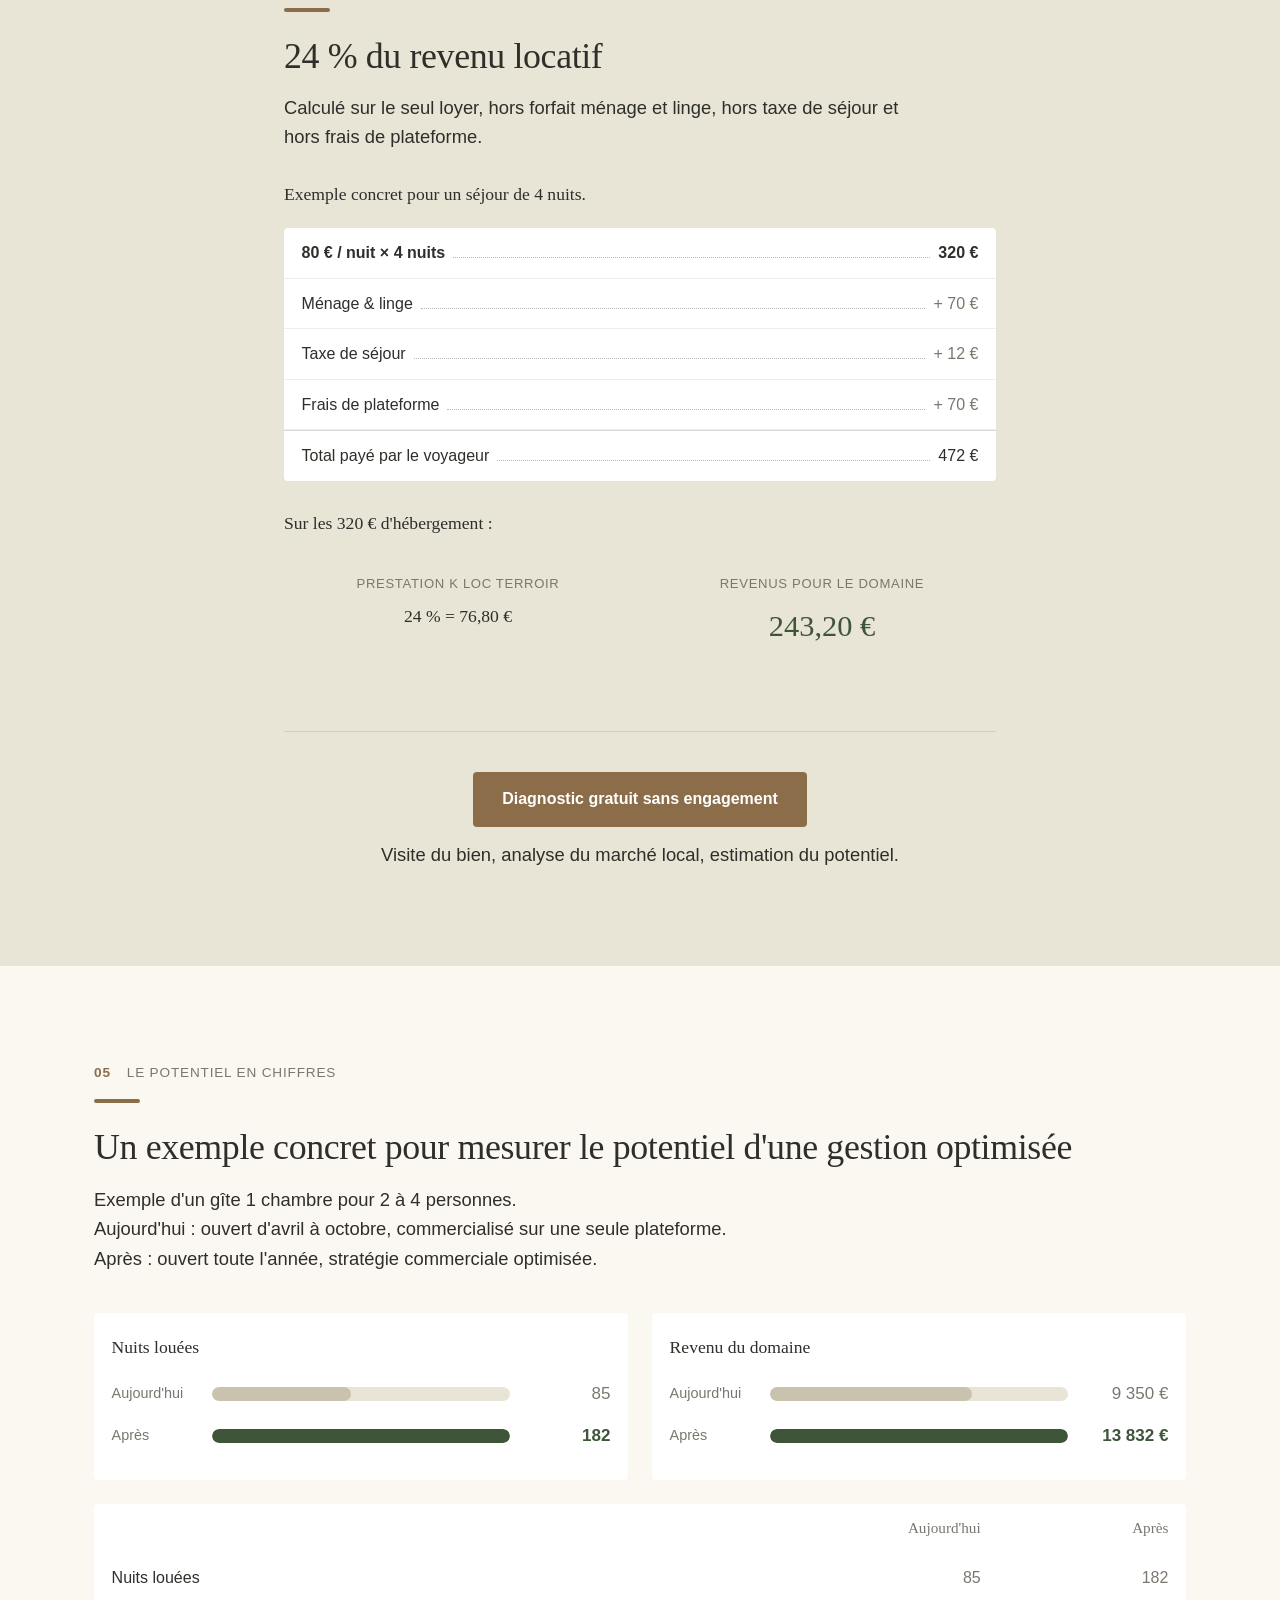
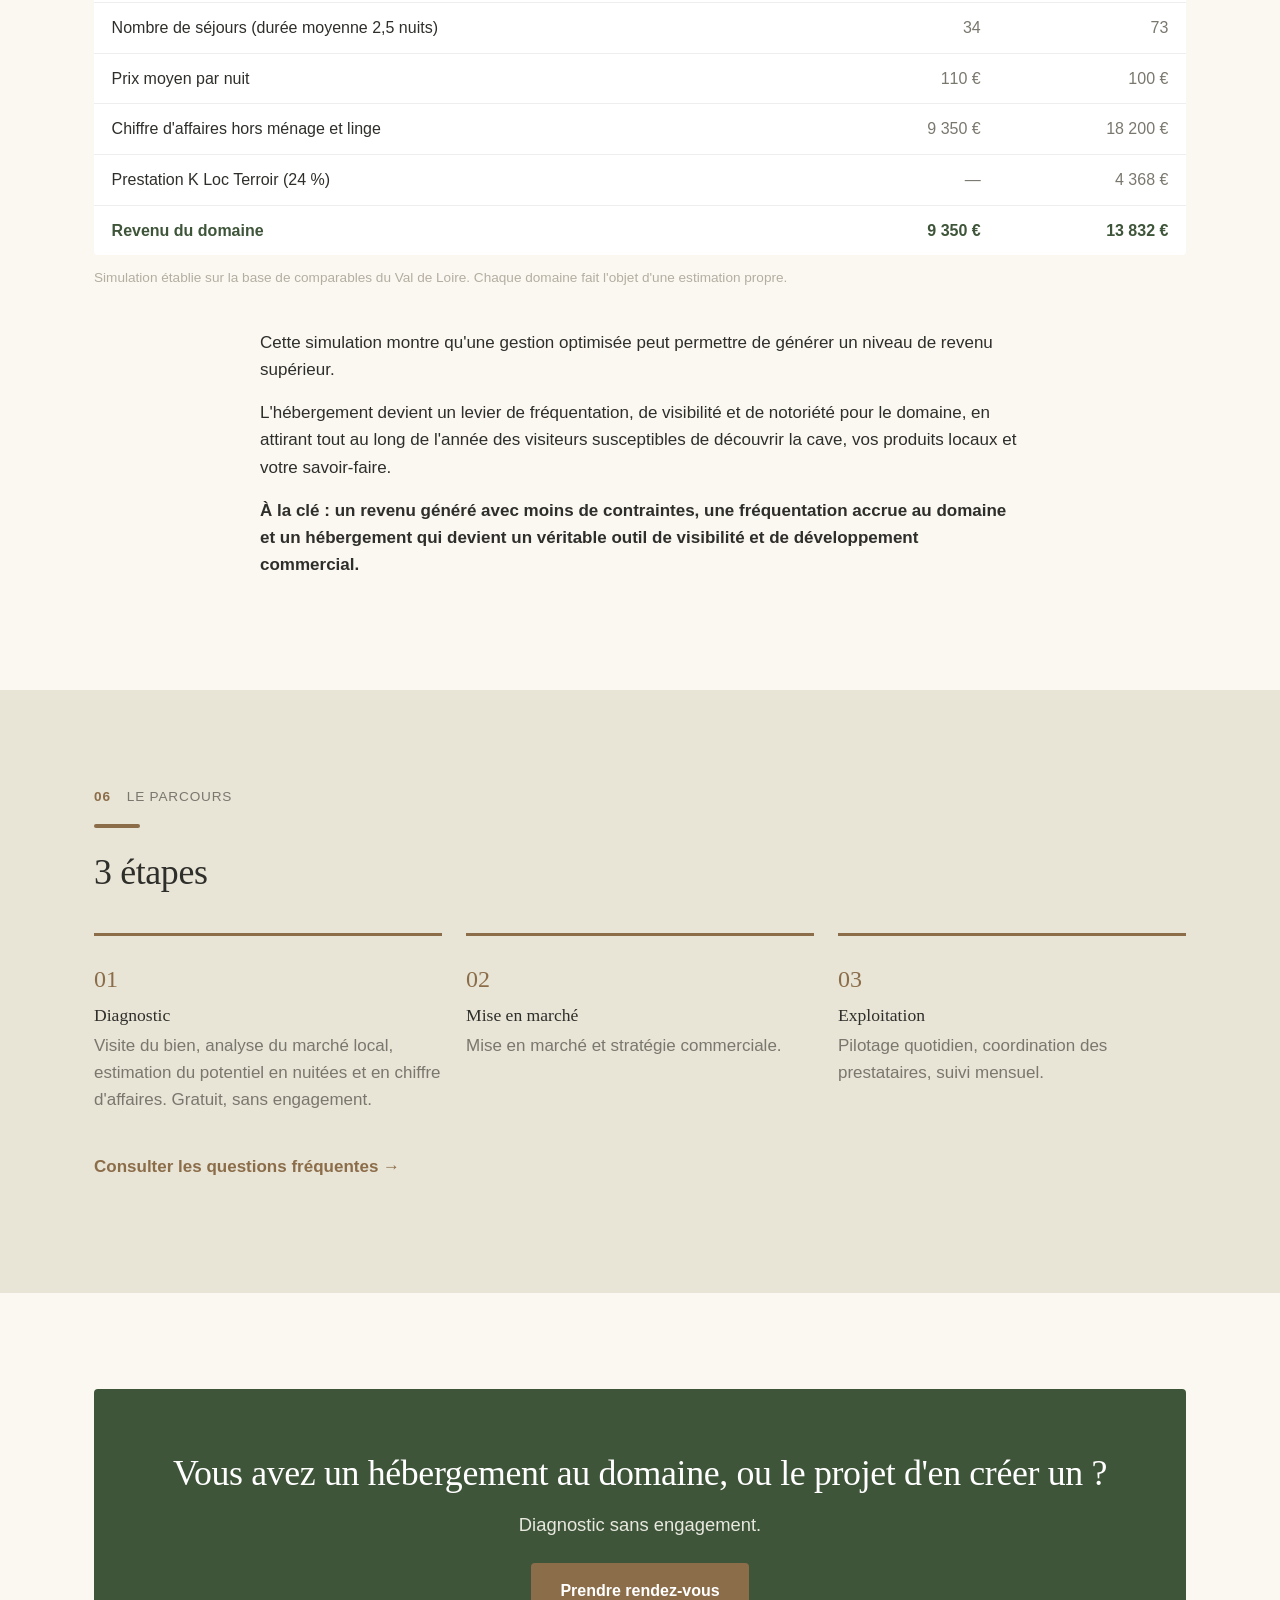
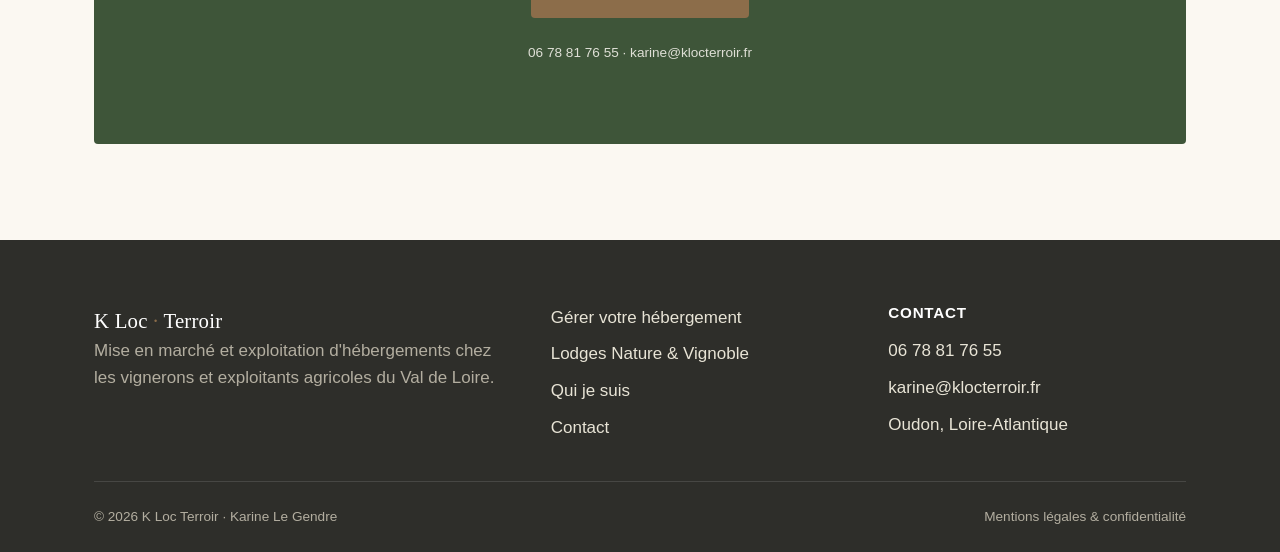
==== commit 48e7ce4e: "Simulation : prix moyen apres a 100 euros, resultats recalcules, revenu superieur Co-Authored-By: Cl" ====
--- a/gestion-hebergement.html
+++ b/gestion-hebergement.html
@@ -215,13 +215,13 @@
           <h4>Revenu du domaine</h4>
           <div class="bar-row">
             <span class="bar-label">Aujourd'hui</span>
-            <div class="bar-track" aria-hidden="true"><div class="bar is-before" style="width:71.2%"></div></div>
+            <div class="bar-track" aria-hidden="true"><div class="bar is-before" style="width:67.6%"></div></div>
             <span class="bar-value">9&nbsp;350&nbsp;€</span>
           </div>
           <div class="bar-row">
             <span class="bar-label">Après</span>
             <div class="bar-track" aria-hidden="true"><div class="bar is-after" style="width:100%"></div></div>
-            <span class="bar-value is-after">13&nbsp;140&nbsp;€</span>
+            <span class="bar-value is-after">13&nbsp;832&nbsp;€</span>
           </div>
         </div>
       </div>
@@ -233,16 +233,16 @@
         <tbody>
           <tr><th>Nuits louées</th><td>85</td><td>182</td></tr>
           <tr><th>Nombre de séjours (durée moyenne 2,5 nuits)</th><td>34</td><td>73</td></tr>
-          <tr><th>Prix moyen par nuit</th><td>110 €</td><td>95 €</td></tr>
-          <tr><th>Chiffre d'affaires hors ménage et linge</th><td>9 350 €</td><td>17 290 €</td></tr>
-          <tr><th>Prestation K Loc Terroir (24 %)</th><td>—</td><td>4 150 €</td></tr>
-          <tr class="total"><th>Revenu du domaine</th><td>9 350 €</td><td>13 140 €</td></tr>
+          <tr><th>Prix moyen par nuit</th><td>110 €</td><td>100 €</td></tr>
+          <tr><th>Chiffre d'affaires hors ménage et linge</th><td>9 350 €</td><td>18 200 €</td></tr>
+          <tr><th>Prestation K Loc Terroir (24 %)</th><td>—</td><td>4 368 €</td></tr>
+          <tr class="total"><th>Revenu du domaine</th><td>9 350 €</td><td>13 832 €</td></tr>
         </tbody>
       </table>
       <p class="fine-print" style="margin-top:0.75rem;">Simulation établie sur la base de comparables du Val de Loire. Chaque domaine fait l'objet d'une estimation propre.</p>
 
       <div class="wrap-narrow" style="padding:0; margin-top:2.5rem;">
-        <p>Cette simulation montre qu'une gestion optimisée peut permettre de générer un niveau de revenu comparable voire supérieur.</p>
+        <p>Cette simulation montre qu'une gestion optimisée peut permettre de générer un niveau de revenu supérieur.</p>
         <p>L'hébergement devient un levier de fréquentation, de visibilité et de notoriété pour le domaine, en attirant tout au long de l'année des visiteurs susceptibles de découvrir la cave, vos produits locaux et votre savoir-faire.</p>
         <p><strong>À la clé&nbsp;: un revenu généré avec moins de contraintes, une fréquentation accrue au domaine et un hébergement qui devient un véritable outil de visibilité et de développement commercial.</strong></p>
       </div>
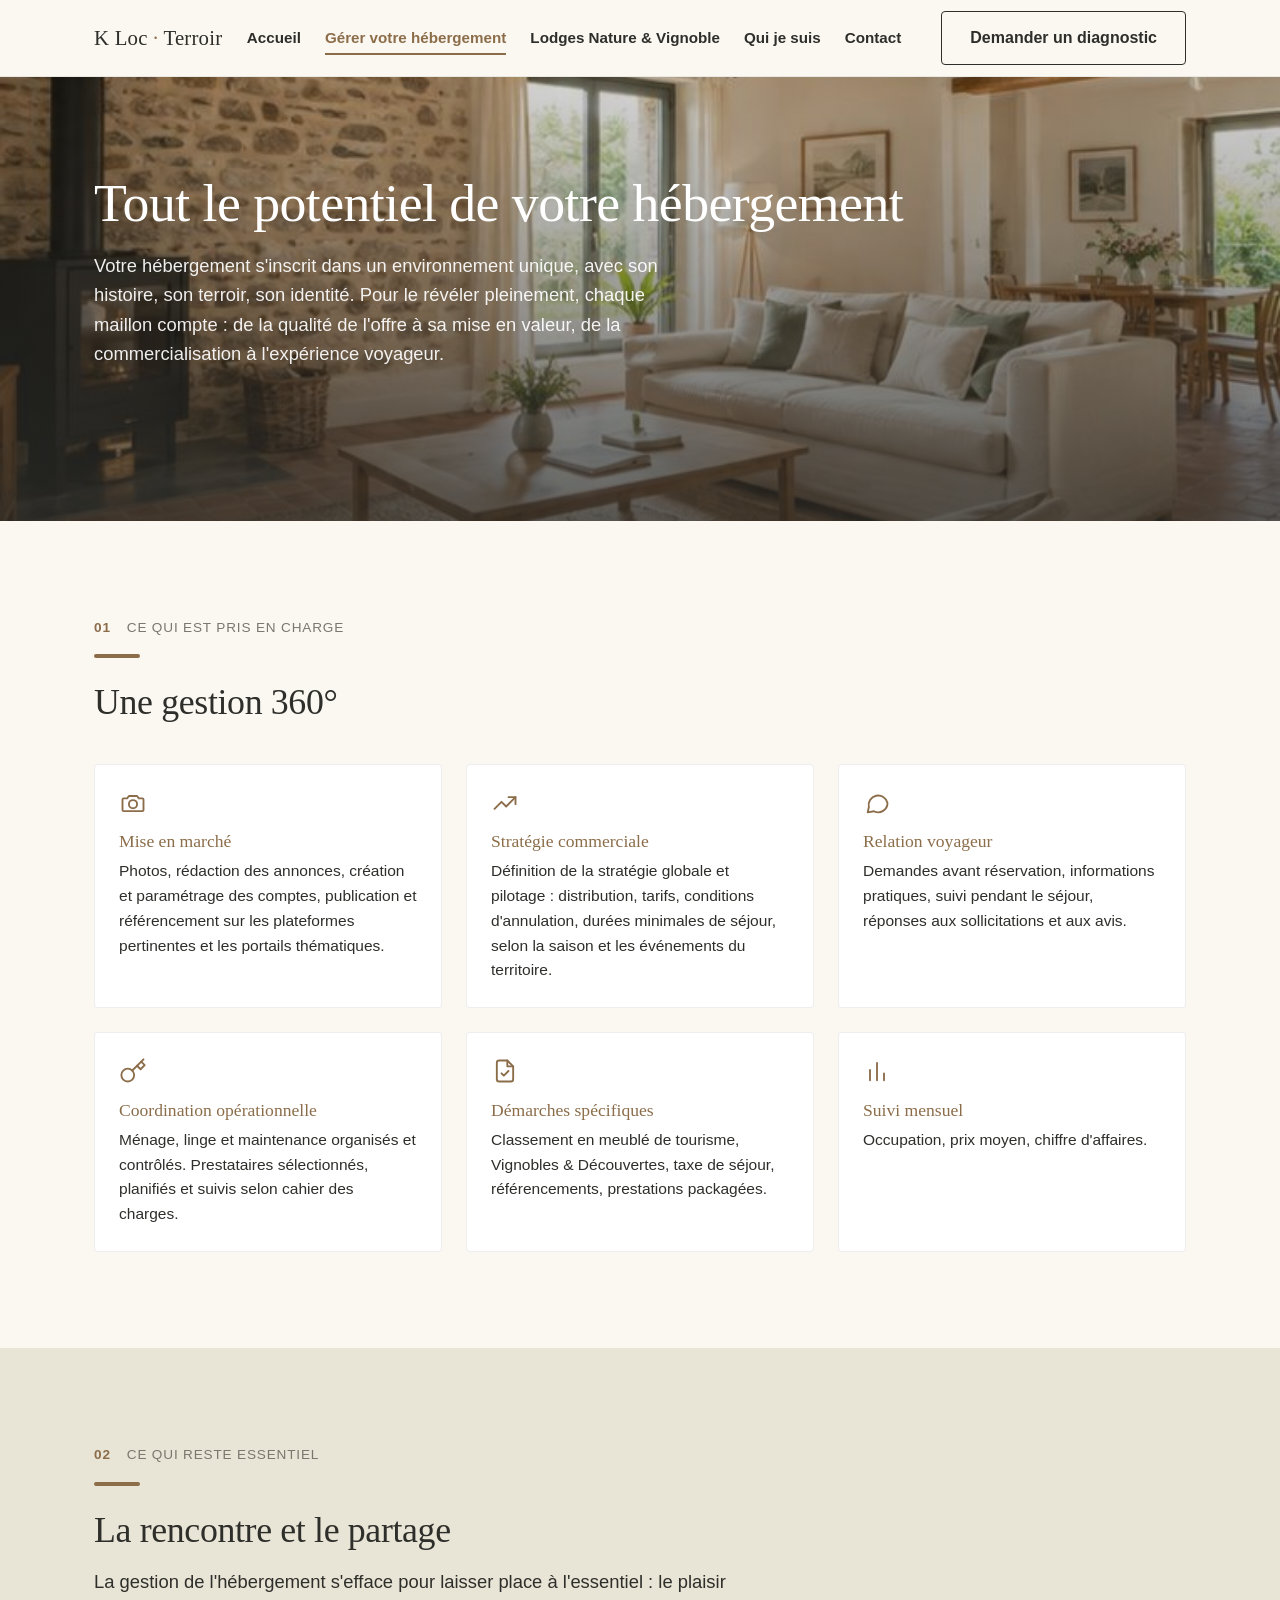
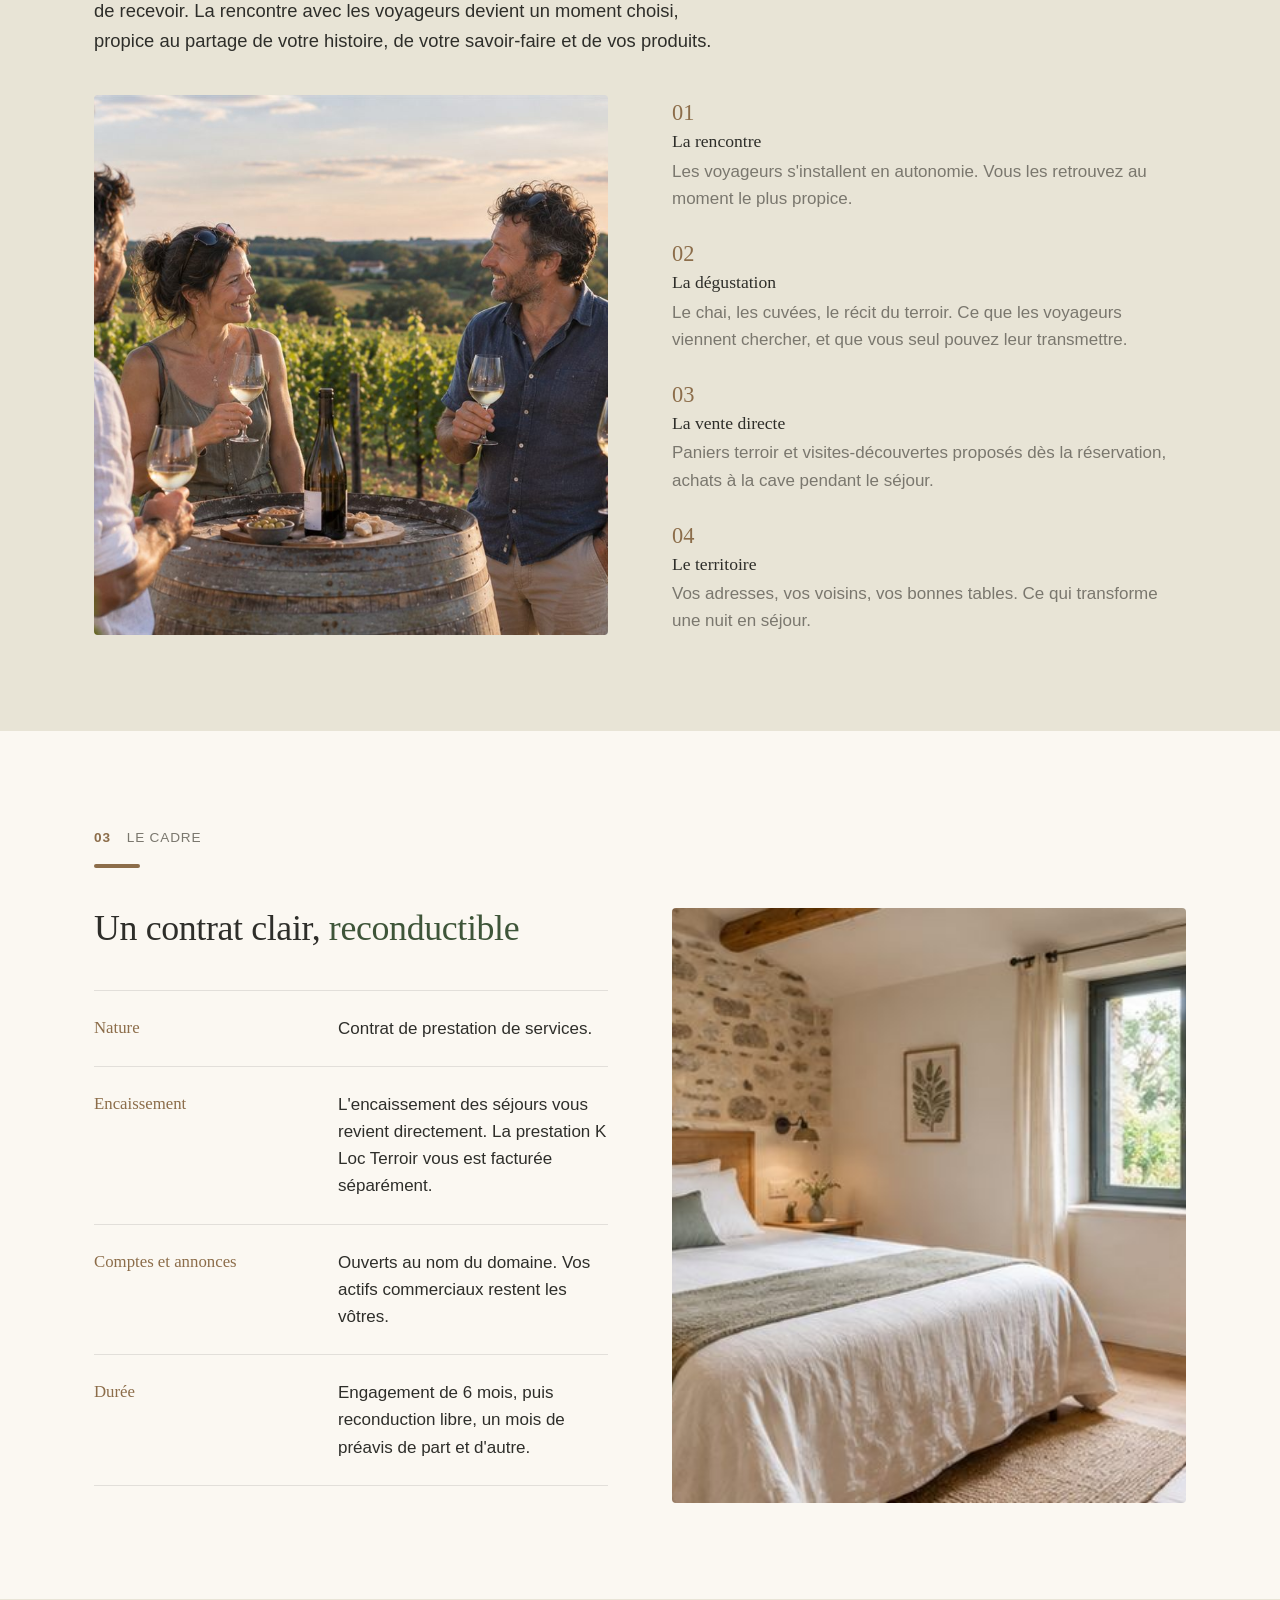
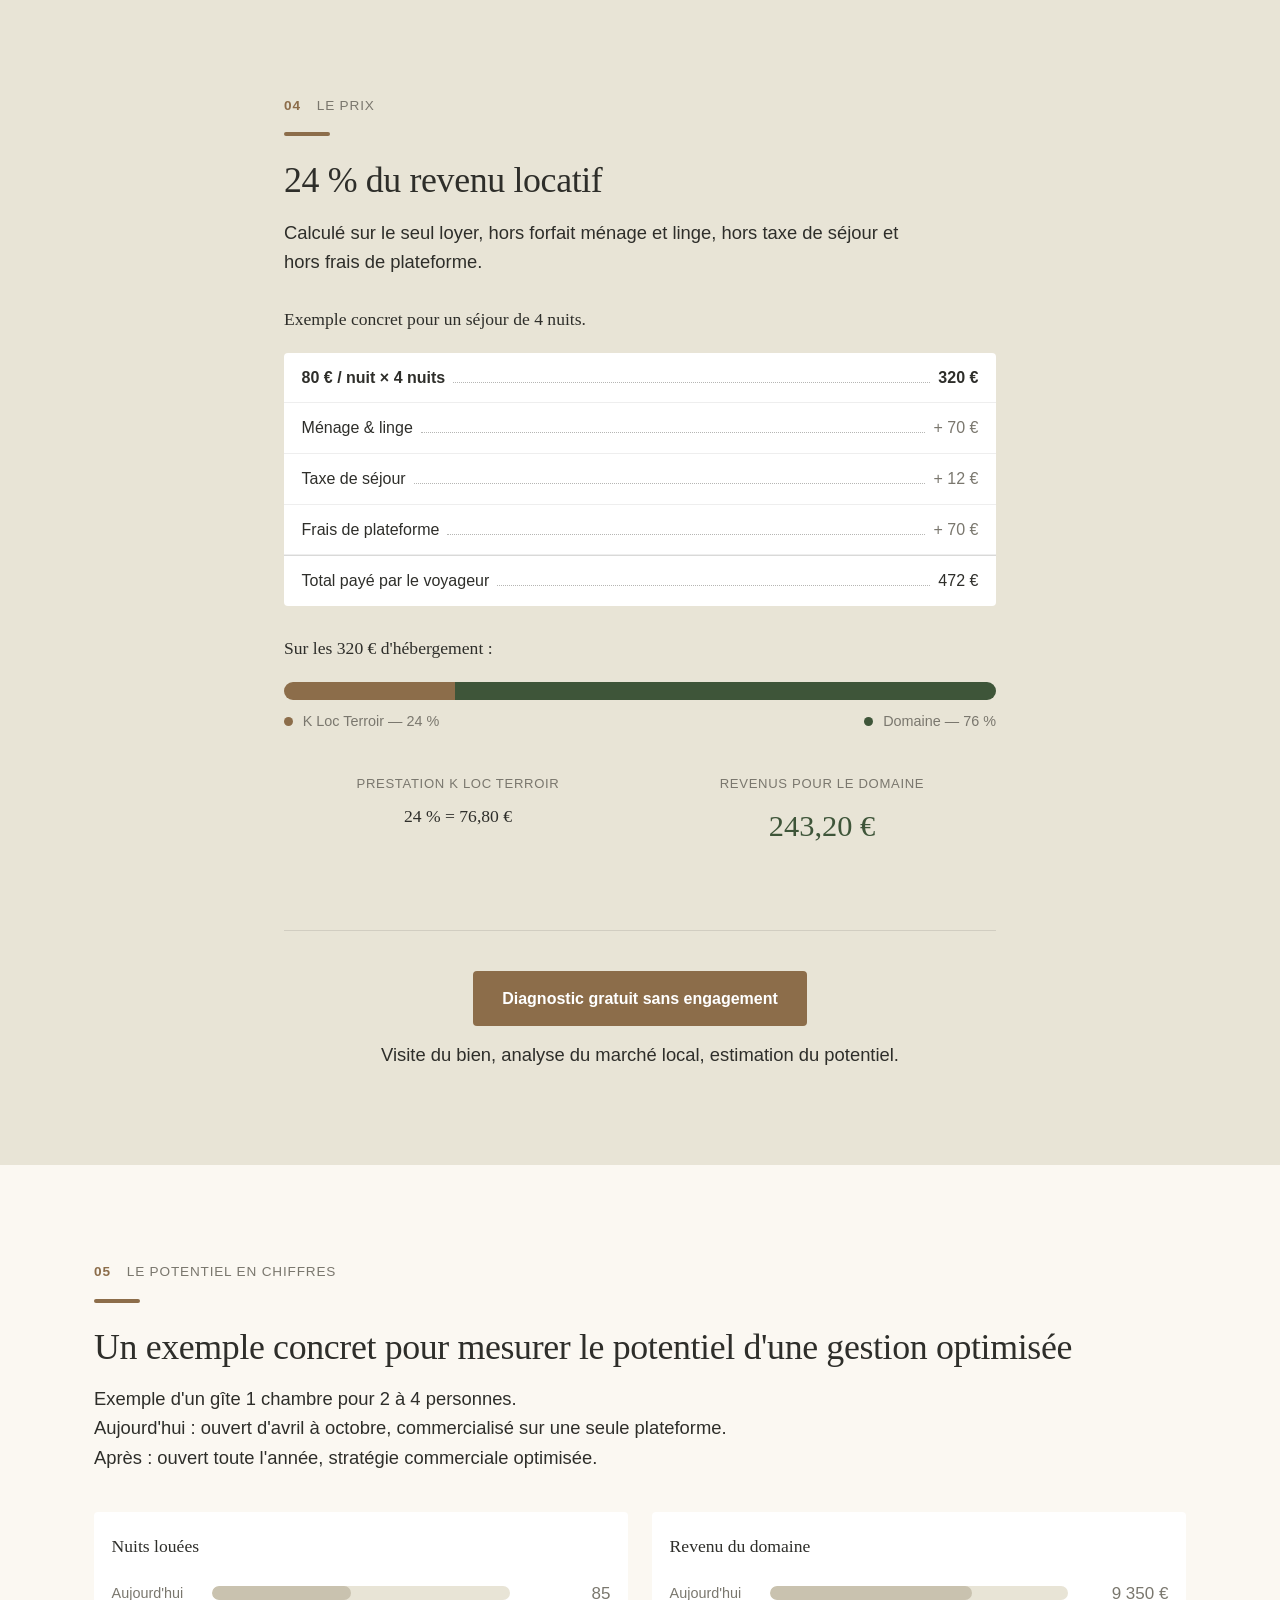
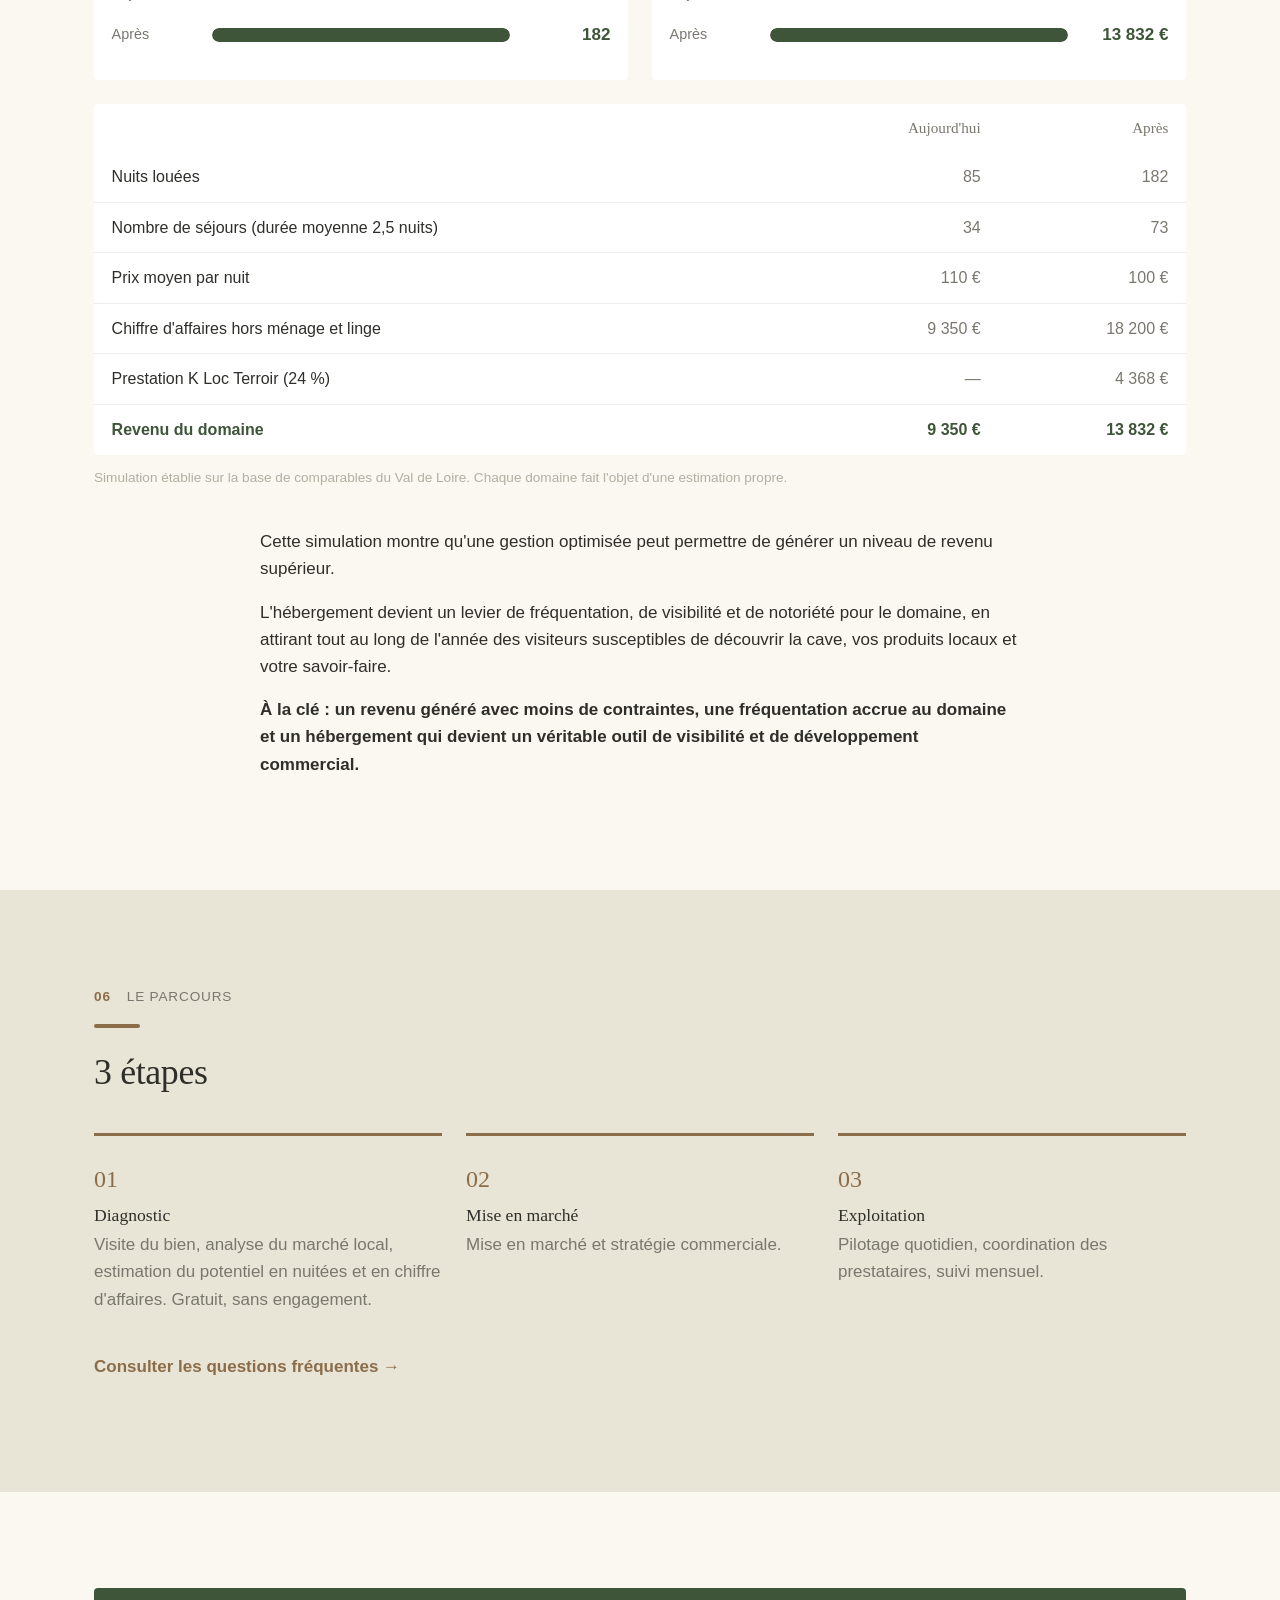
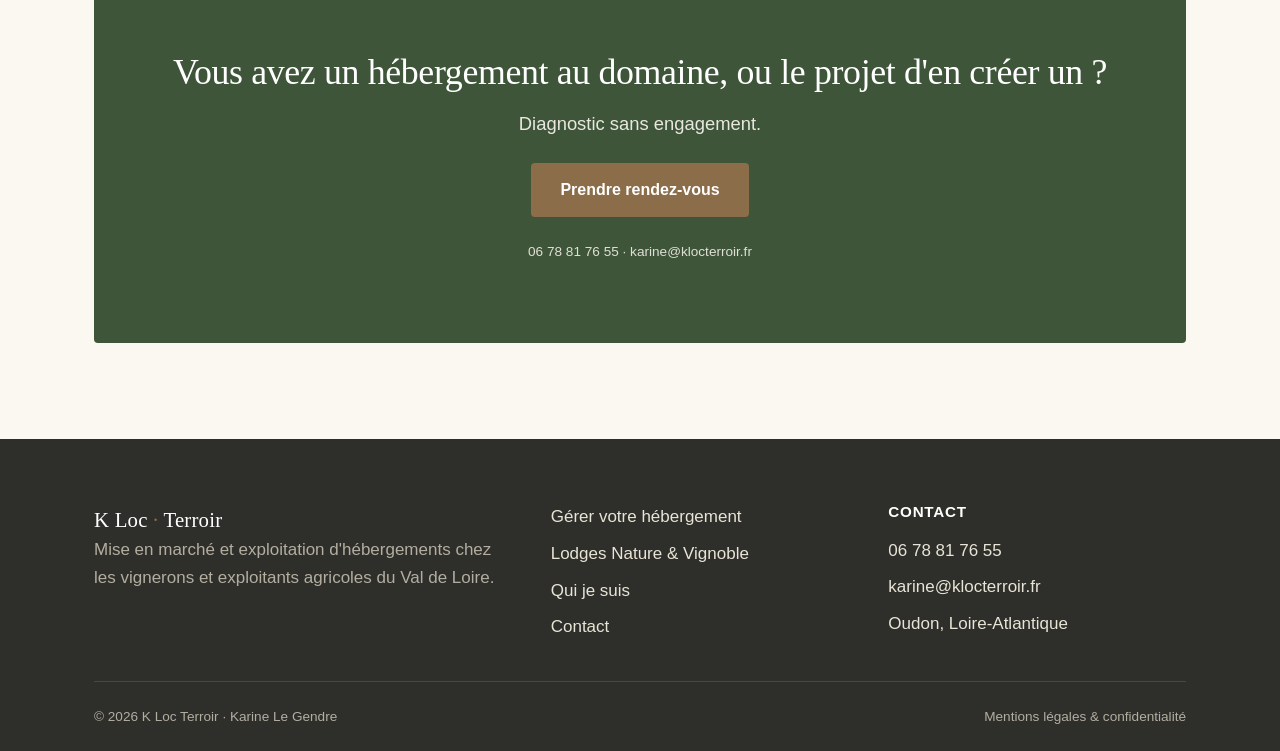
==== commit b6ef2841: "Gestion hebergement : barre de repartition 24/76 dans Le prix, photo chambre dans Le cadre Co-Author" ====
--- a/gestion-hebergement.html
+++ b/gestion-hebergement.html
@@ -122,29 +122,37 @@
 
   <!-- Bloc 4 — Le cadre -->
   <section class="section-cream">
-    <div class="wrap wrap-narrow">
+    <div class="wrap">
       <div class="eyebrow"><span class="num">03</span><span class="label">Le cadre</span></div>
       <hr class="rule">
-      <h2>Un contrat clair, <span class="accent">reconductible</span></h2>
-
-      <dl class="def-table">
-        <div class="def-row">
-          <dt>Nature</dt>
-          <dd>Contrat de prestation de services.</dd>
-        </div>
-        <div class="def-row">
-          <dt>Encaissement</dt>
-          <dd>L'encaissement des séjours vous revient directement. La prestation K Loc Terroir vous est facturée séparément.</dd>
-        </div>
-        <div class="def-row">
-          <dt>Comptes et annonces</dt>
-          <dd>Ouverts au nom du domaine. Vos actifs commerciaux restent les vôtres.</dd>
-        </div>
-        <div class="def-row">
-          <dt>Durée</dt>
-          <dd>Engagement de 6 mois, puis reconduction libre, un mois de préavis de part et d'autre.</dd>
-        </div>
-      </dl>
+
+      <div class="split">
+        <div>
+          <h2>Un contrat clair, <span class="accent">reconductible</span></h2>
+
+          <dl class="def-table">
+            <div class="def-row">
+              <dt>Nature</dt>
+              <dd>Contrat de prestation de services.</dd>
+            </div>
+            <div class="def-row">
+              <dt>Encaissement</dt>
+              <dd>L'encaissement des séjours vous revient directement. La prestation K Loc Terroir vous est facturée séparément.</dd>
+            </div>
+            <div class="def-row">
+              <dt>Comptes et annonces</dt>
+              <dd>Ouverts au nom du domaine. Vos actifs commerciaux restent les vôtres.</dd>
+            </div>
+            <div class="def-row">
+              <dt>Durée</dt>
+              <dd>Engagement de 6 mois, puis reconduction libre, un mois de préavis de part et d'autre.</dd>
+            </div>
+          </dl>
+        </div>
+        <div class="split-media">
+          <img src="images/chambre.jpg" alt="Chambre d'un hébergement en domaine viticole, pierre et bois">
+        </div>
+      </div>
     </div>
   </section>
 
@@ -168,6 +176,17 @@
       </div>
 
       <h4 style="margin-top:2rem;">Sur les 320&nbsp;€ d'hébergement&nbsp;:</h4>
+
+      <div class="split-bar">
+        <div class="split-bar-track" aria-hidden="true">
+          <span class="split-bar-seg is-prestation" style="width:24%"></span>
+          <span class="split-bar-seg is-domaine" style="width:76%"></span>
+        </div>
+        <div class="split-bar-legend">
+          <span><i class="dot is-prestation"></i> K Loc Terroir — 24&nbsp;%</span>
+          <span><i class="dot is-domaine"></i> Domaine — 76&nbsp;%</span>
+        </div>
+      </div>
 
       <div class="price-split">
         <div class="price-split-item">
--- a/css/style.css
+++ b/css/style.css
@@ -523,6 +523,35 @@
   font-size: 1.9rem;
   color: var(--green);
 }
+
+.split-bar { margin-top: var(--space-3); }
+.split-bar-track {
+  display: flex;
+  width: 100%;
+  height: 18px;
+  border-radius: 9px;
+  overflow: hidden;
+  background: var(--sand-mid);
+}
+.split-bar-seg { height: 100%; }
+.split-bar-seg.is-prestation { background: var(--bronze); }
+.split-bar-seg.is-domaine { background: var(--green); }
+.split-bar-legend {
+  display: flex;
+  justify-content: space-between;
+  margin-top: 0.6rem;
+  font-size: 0.9rem;
+  color: var(--taupe);
+}
+.split-bar-legend .dot {
+  display: inline-block;
+  width: 9px;
+  height: 9px;
+  border-radius: 50%;
+  margin-right: 0.4em;
+}
+.split-bar-legend .dot.is-prestation { background: var(--bronze); }
+.split-bar-legend .dot.is-domaine { background: var(--green); }
 
 .comparison-table {
   width: 100%;
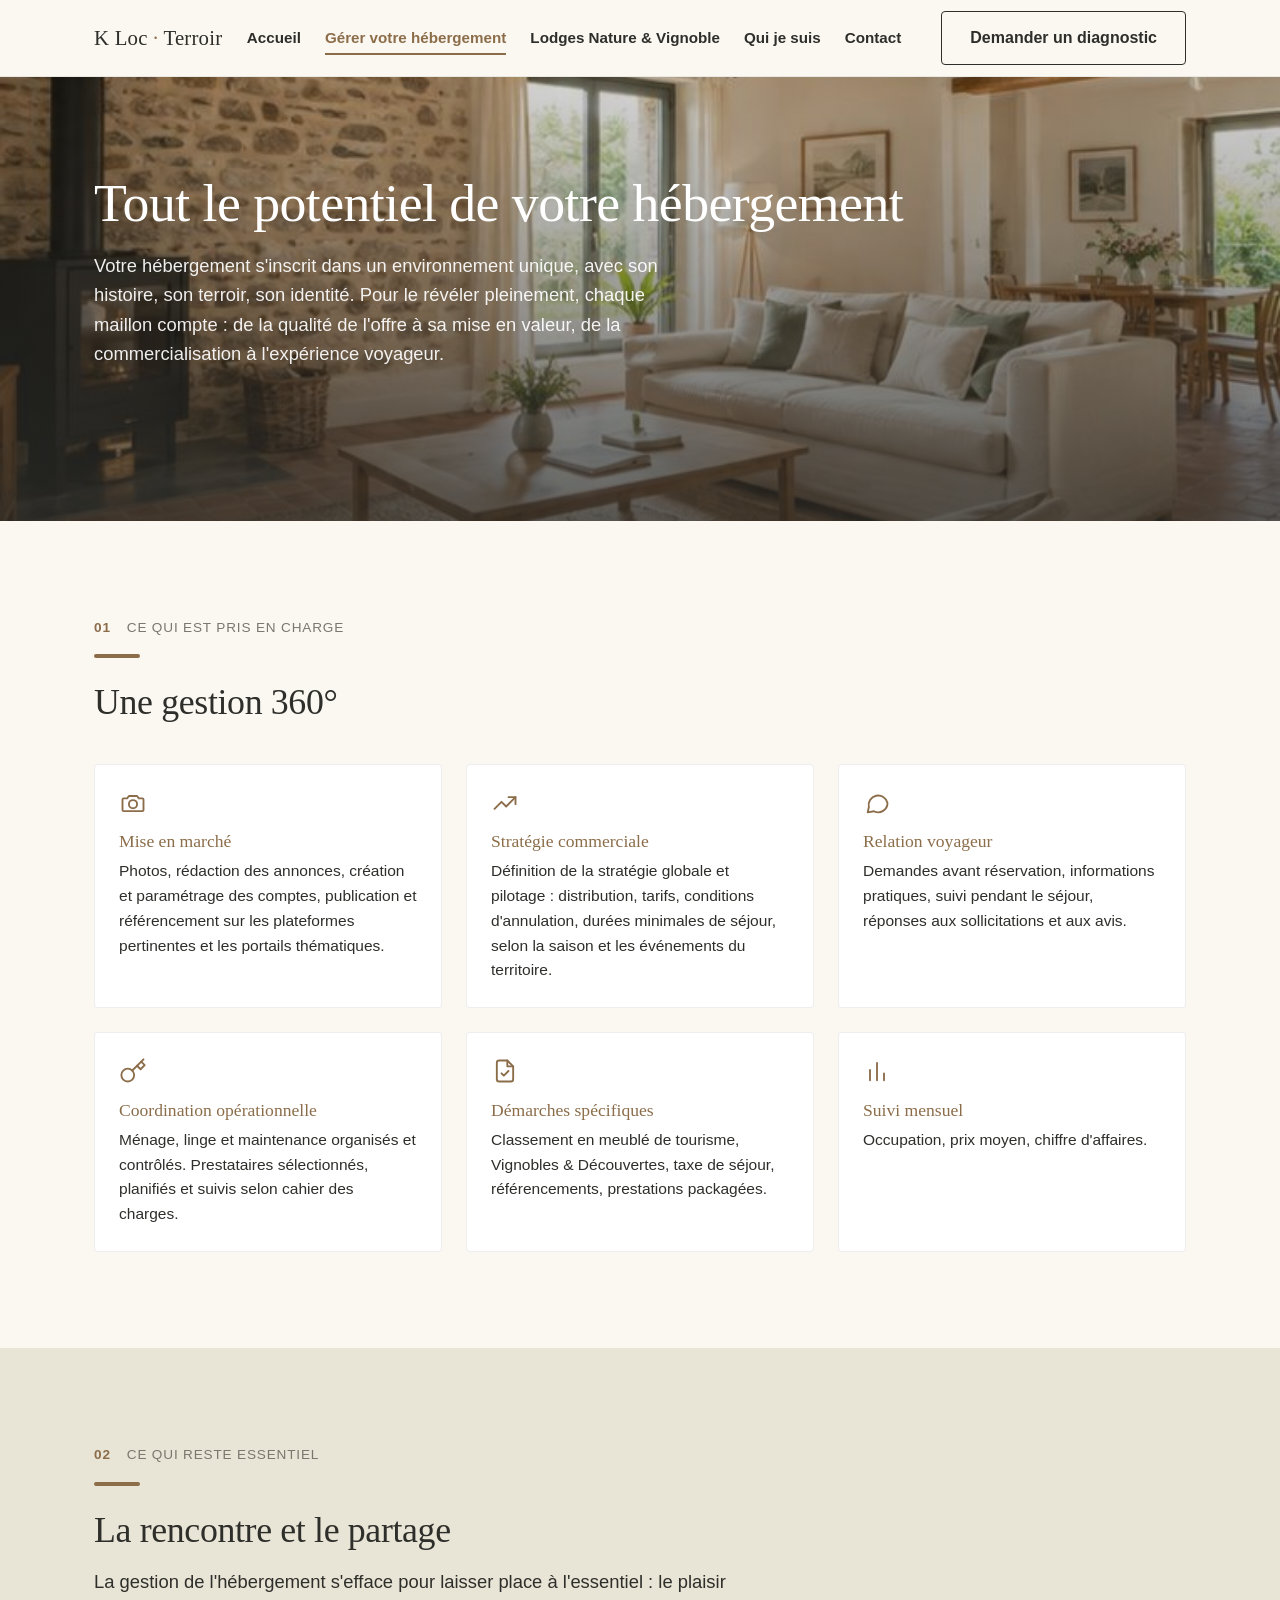
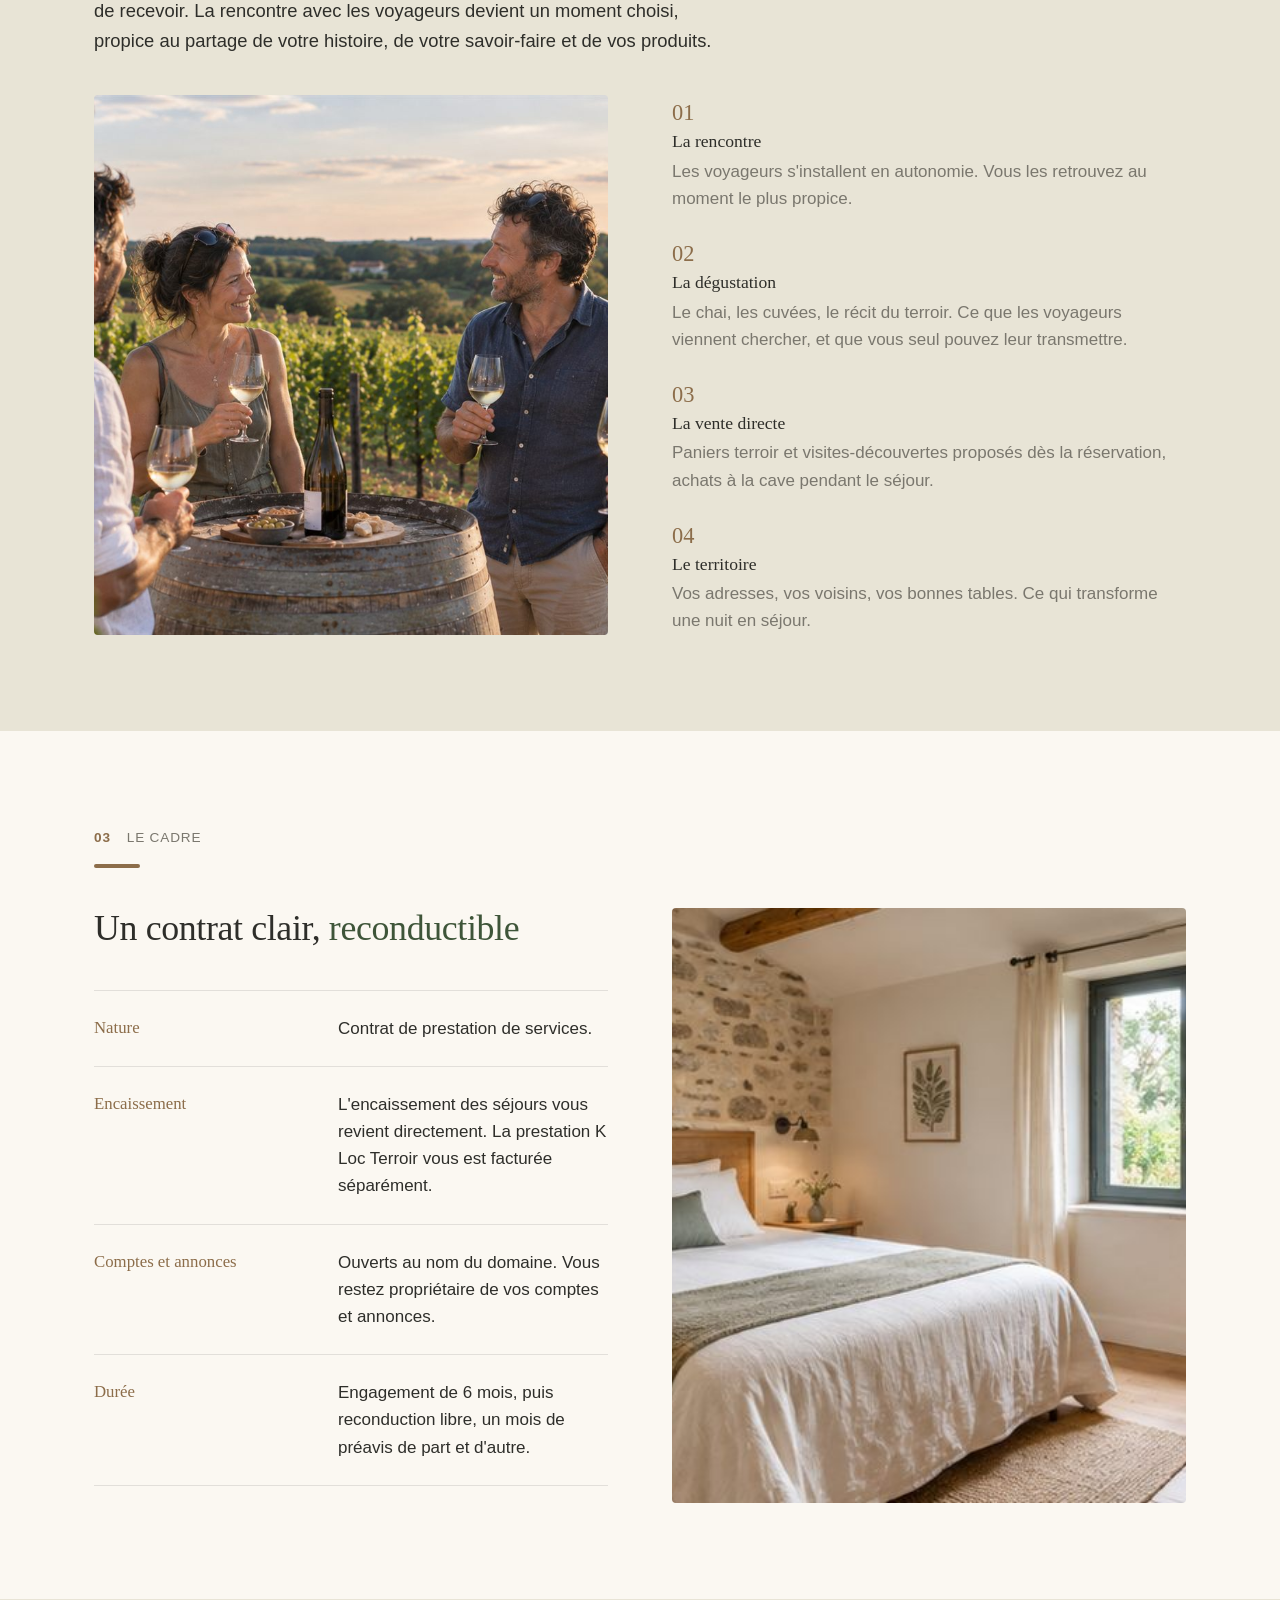
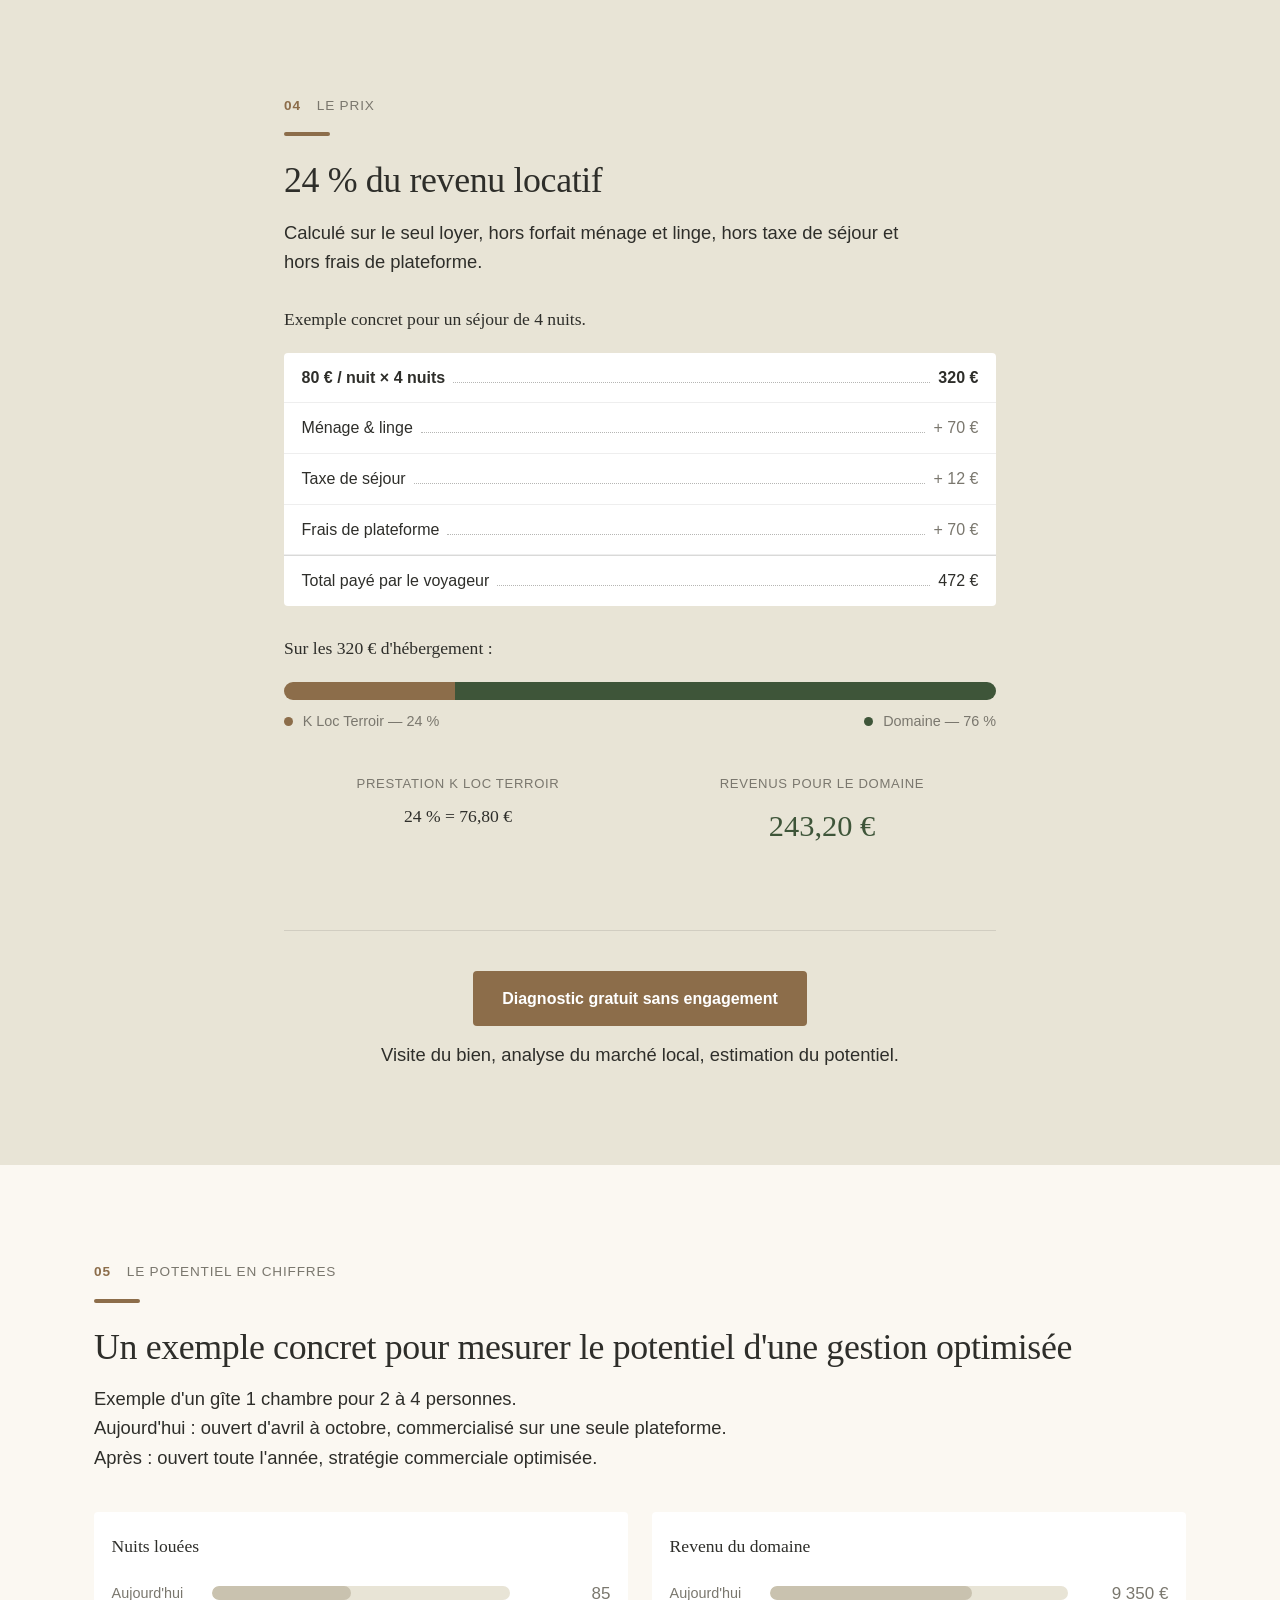
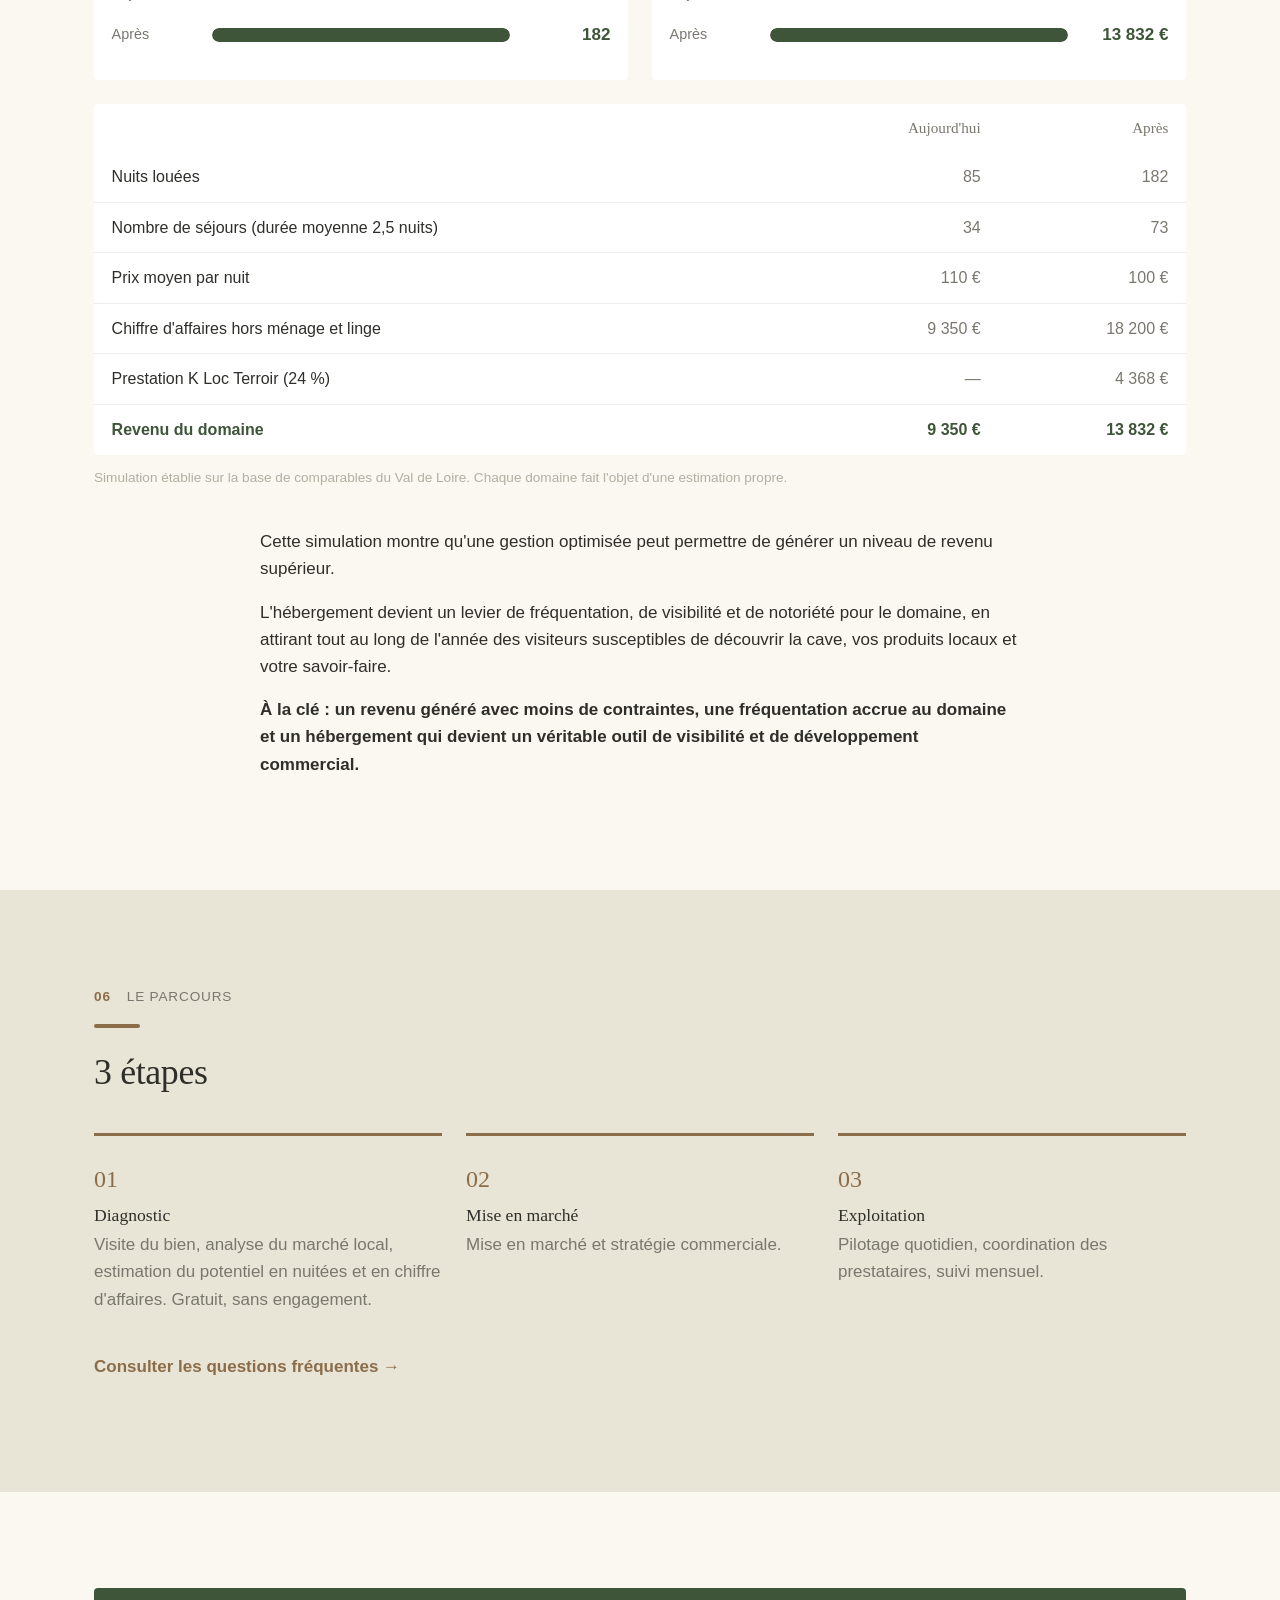
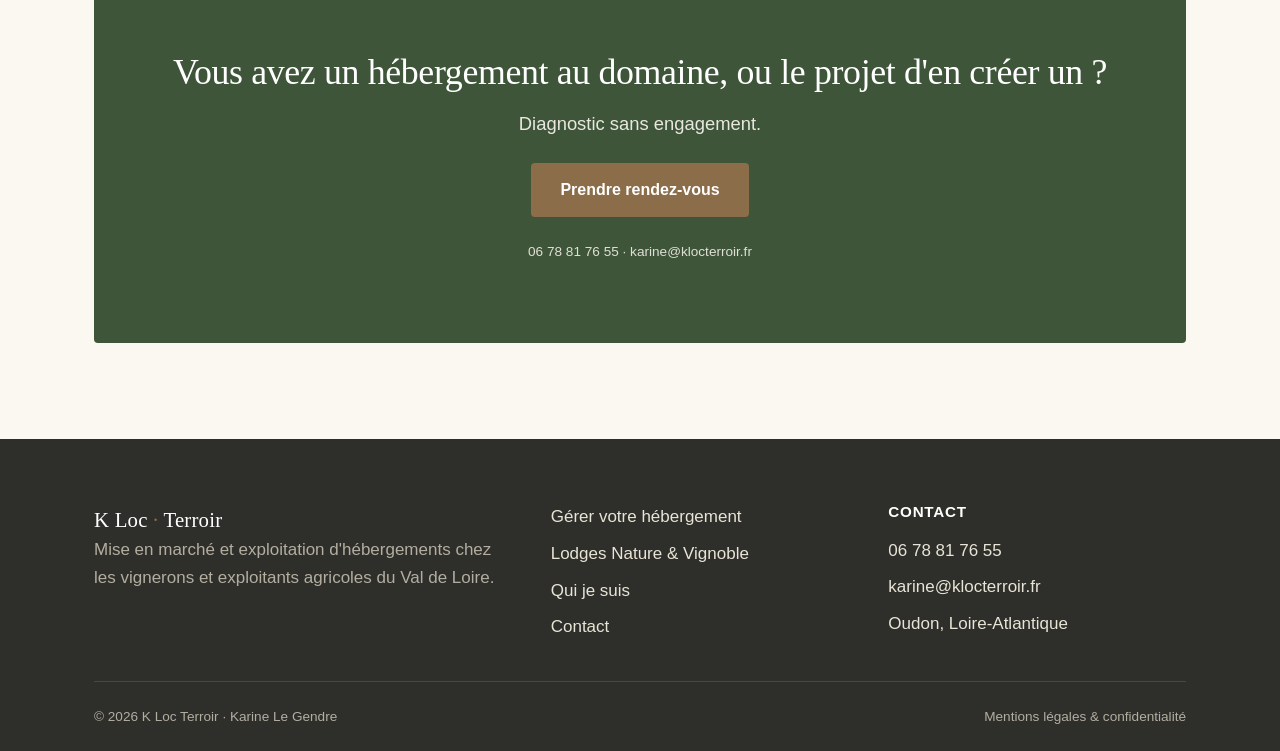
==== commit b07860d4: "Le cadre : reformulation de la ligne Comptes et annonces Co-Authored-By: Claude Sonnet 5 <noreply@an" ====
--- a/gestion-hebergement.html
+++ b/gestion-hebergement.html
@@ -141,7 +141,7 @@
             </div>
             <div class="def-row">
               <dt>Comptes et annonces</dt>
-              <dd>Ouverts au nom du domaine. Vos actifs commerciaux restent les vôtres.</dd>
+              <dd>Ouverts au nom du domaine. Vous restez propriétaire de vos comptes et annonces.</dd>
             </div>
             <div class="def-row">
               <dt>Durée</dt>
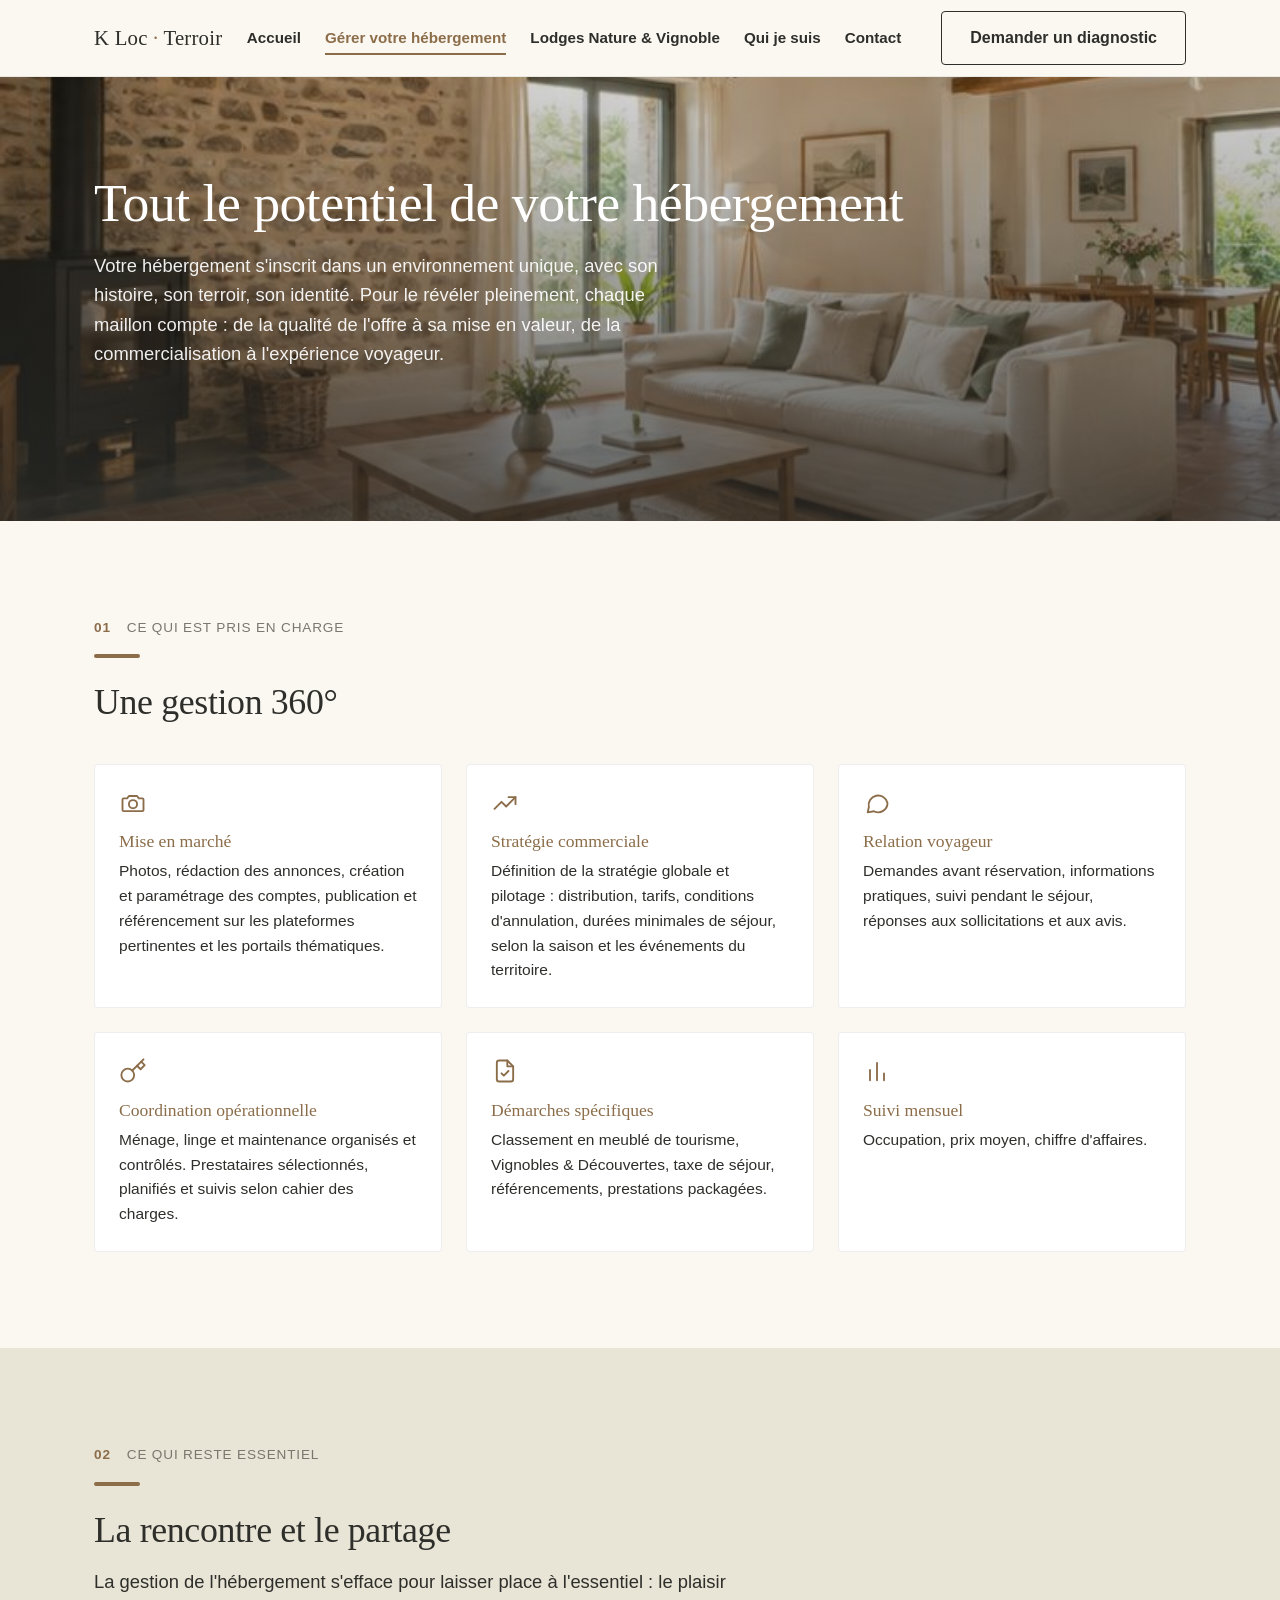
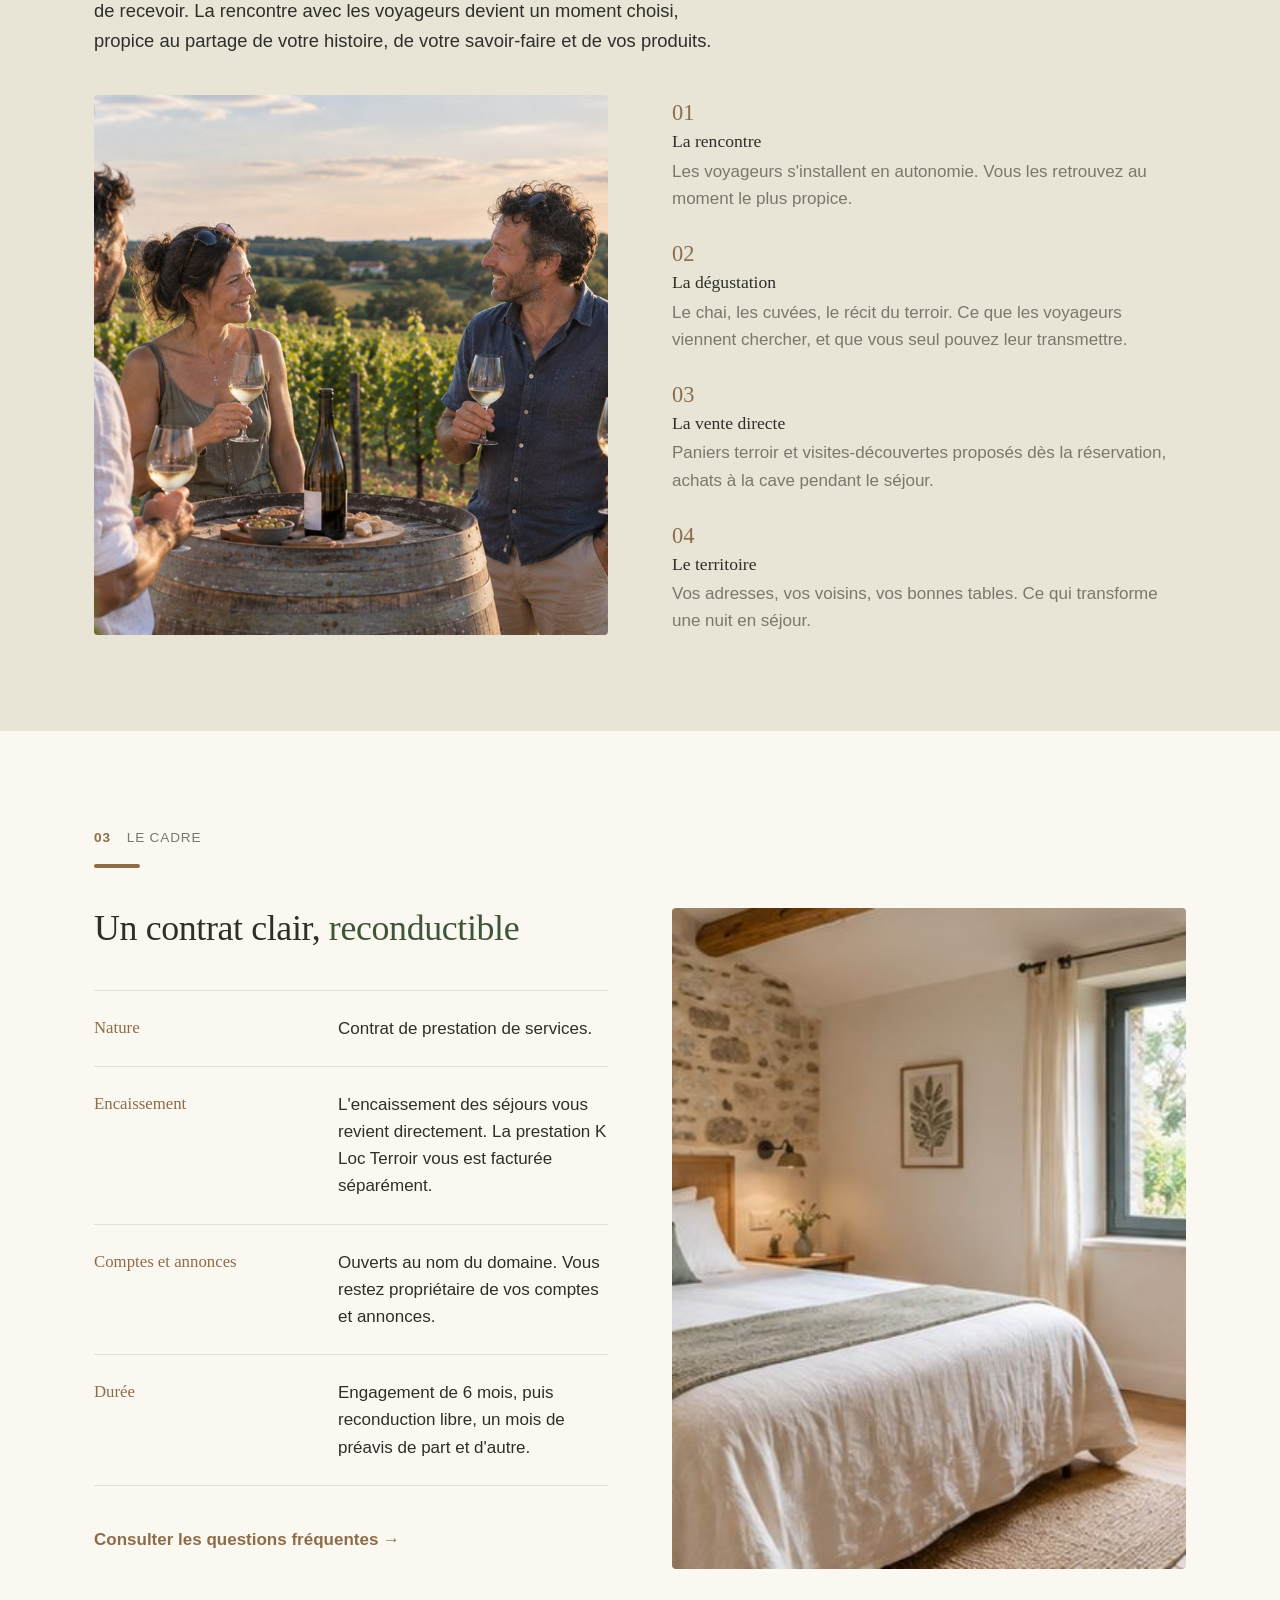
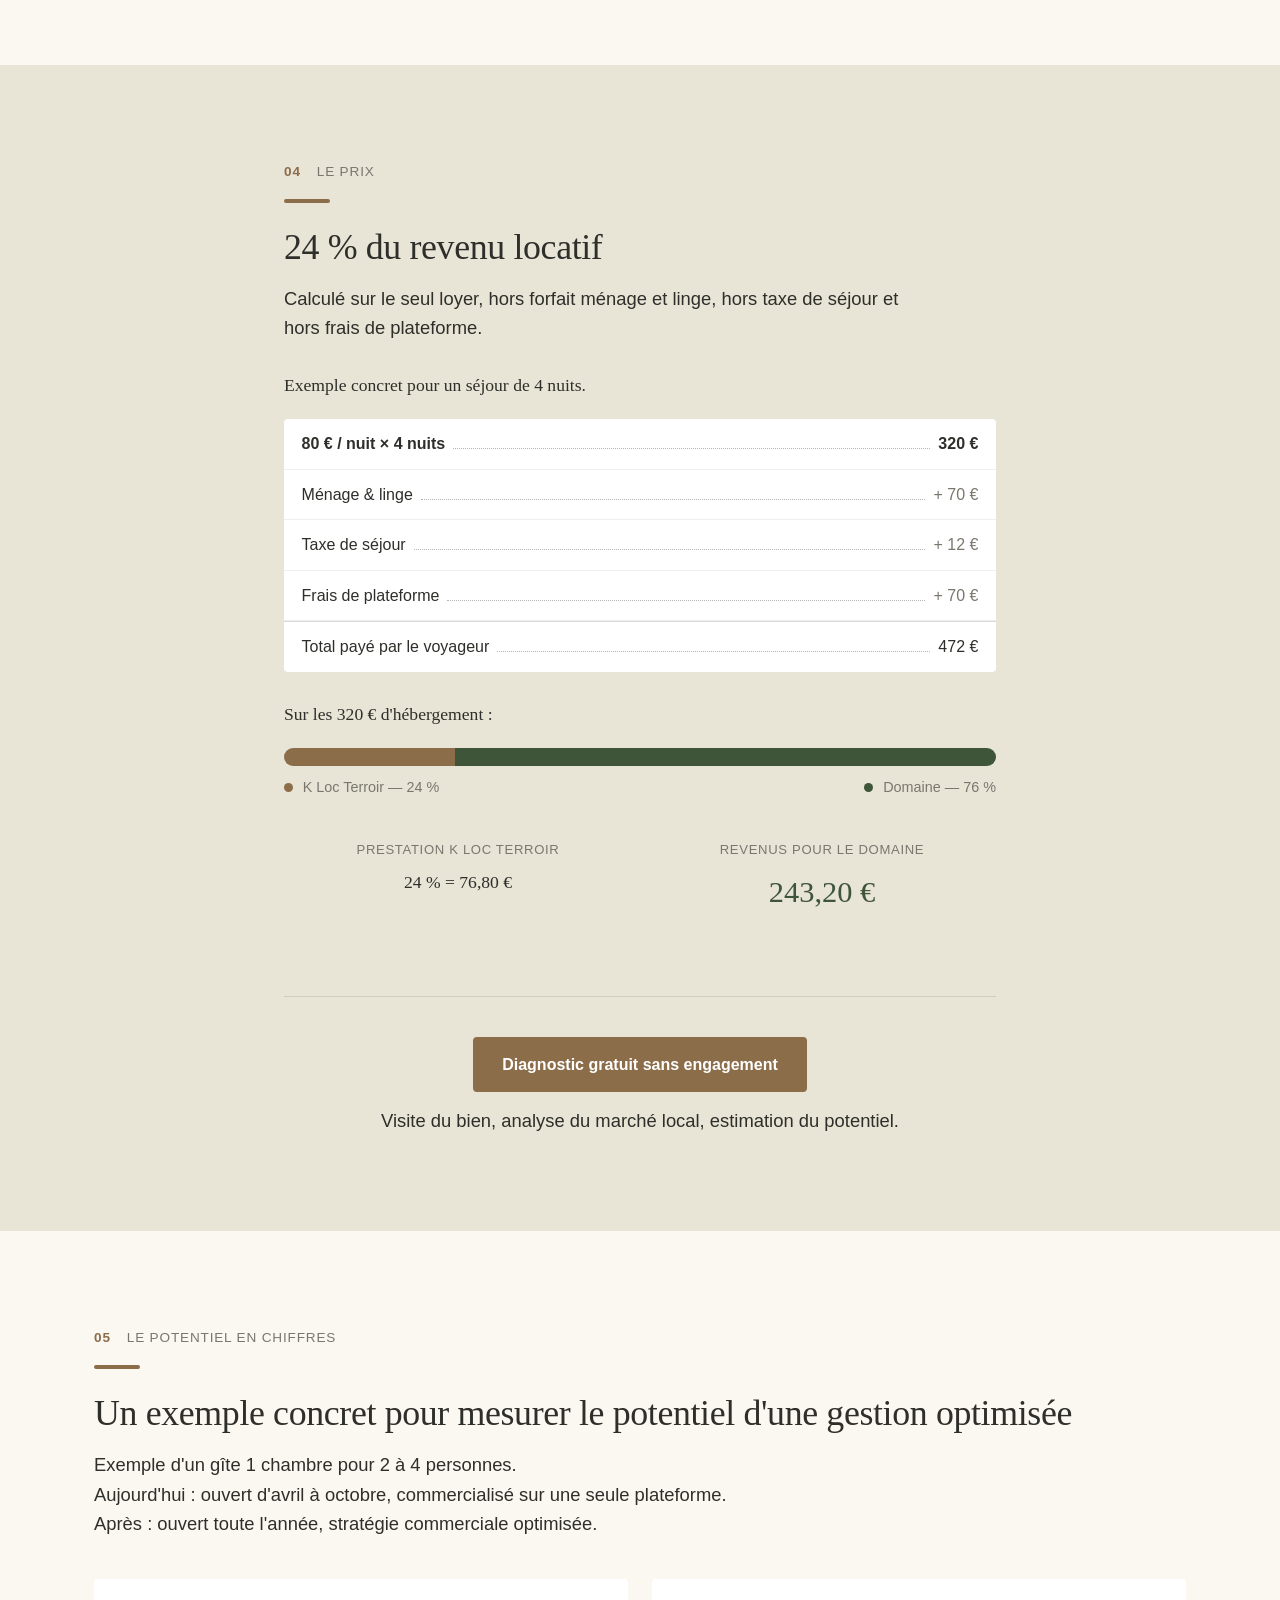
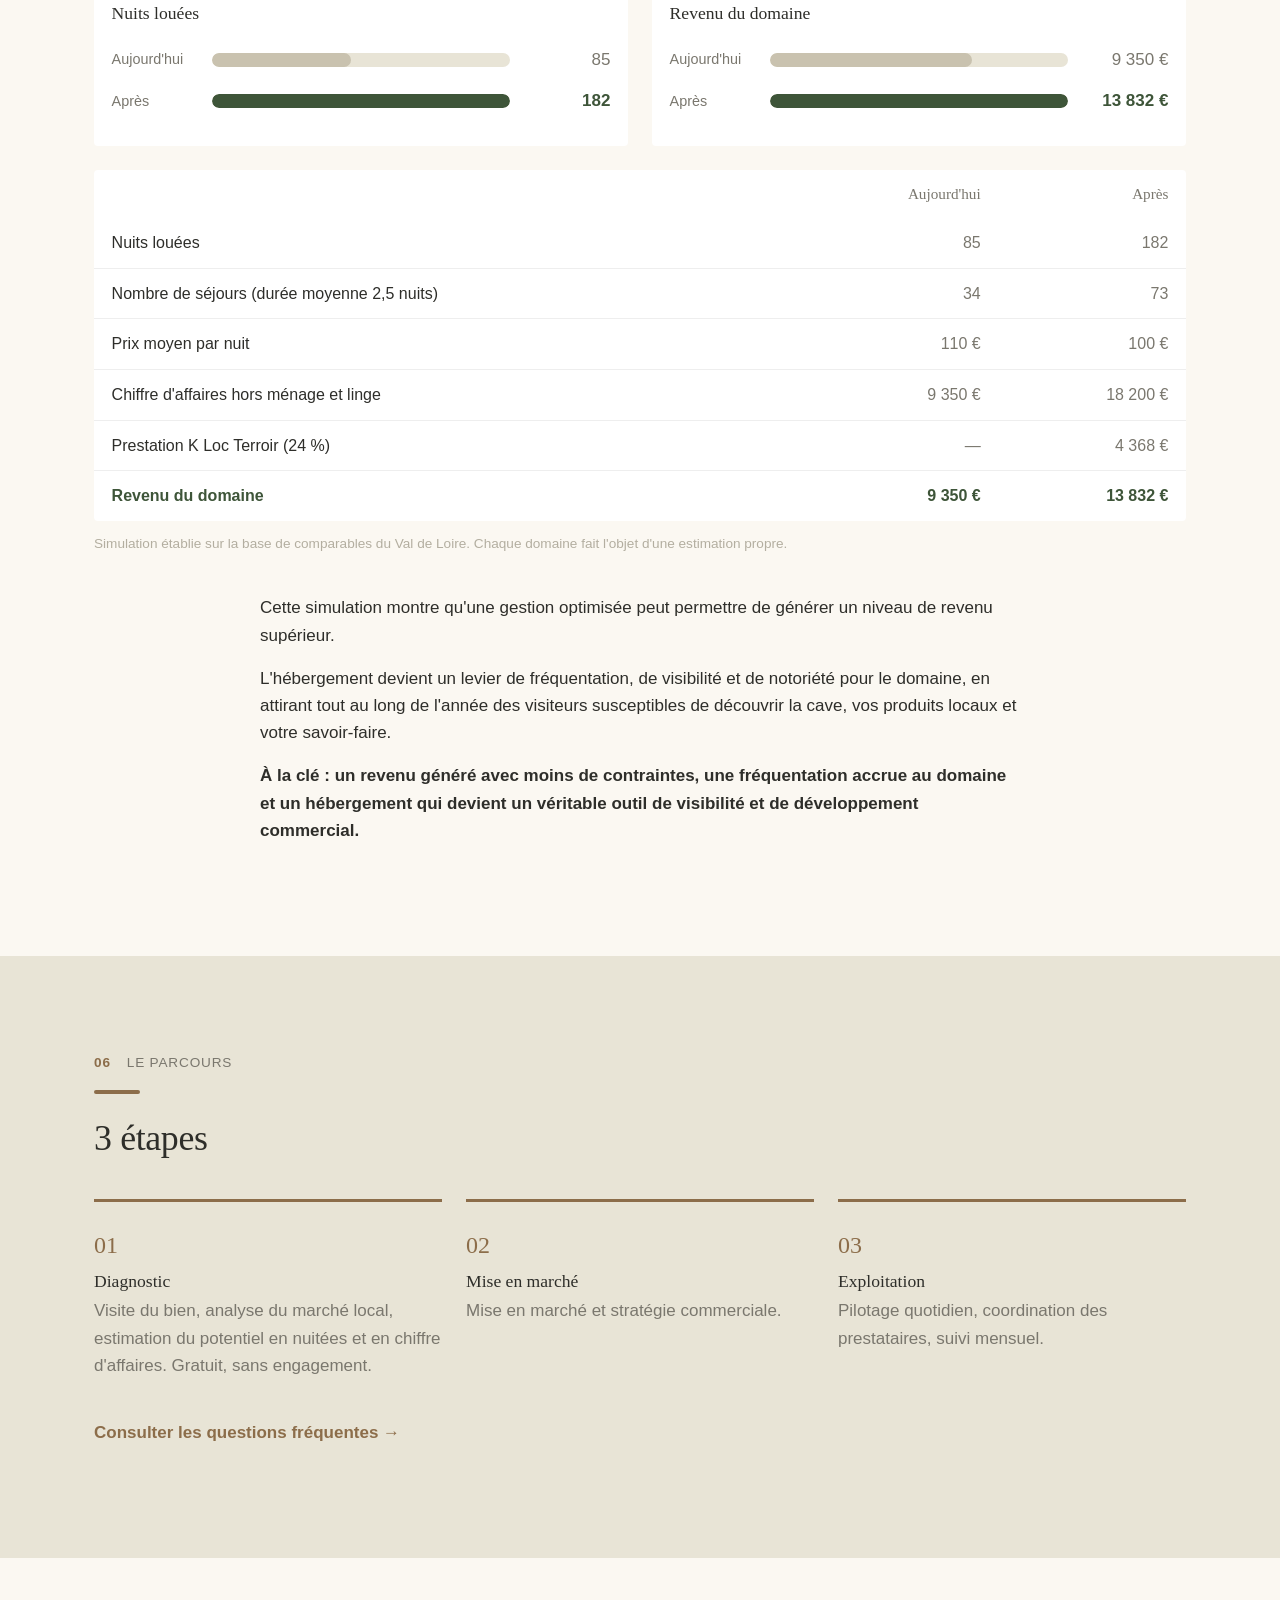
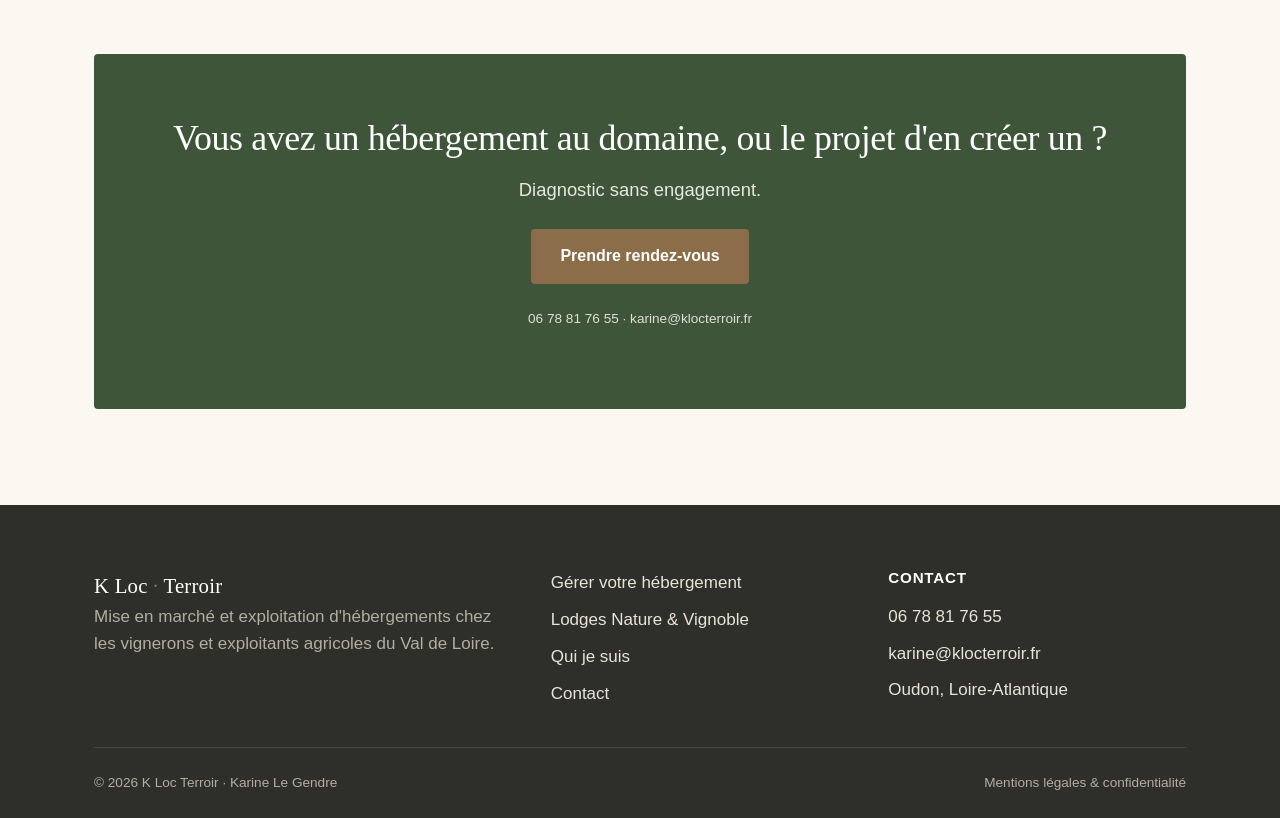
==== commit 1e81bff7: "Le cadre : ajout du lien vers les questions frequentes Co-Authored-By: Claude Sonnet 5 <noreply@anth" ====
--- a/gestion-hebergement.html
+++ b/gestion-hebergement.html
@@ -148,6 +148,8 @@
               <dd>Engagement de 6 mois, puis reconduction libre, un mois de préavis de part et d'autre.</dd>
             </div>
           </dl>
+
+          <p style="margin-top:var(--space-4);"><a href="faq.html" class="link-arrow">Consulter les questions fréquentes →</a></p>
         </div>
         <div class="split-media">
           <img src="images/chambre.jpg" alt="Chambre d'un hébergement en domaine viticole, pierre et bois">
